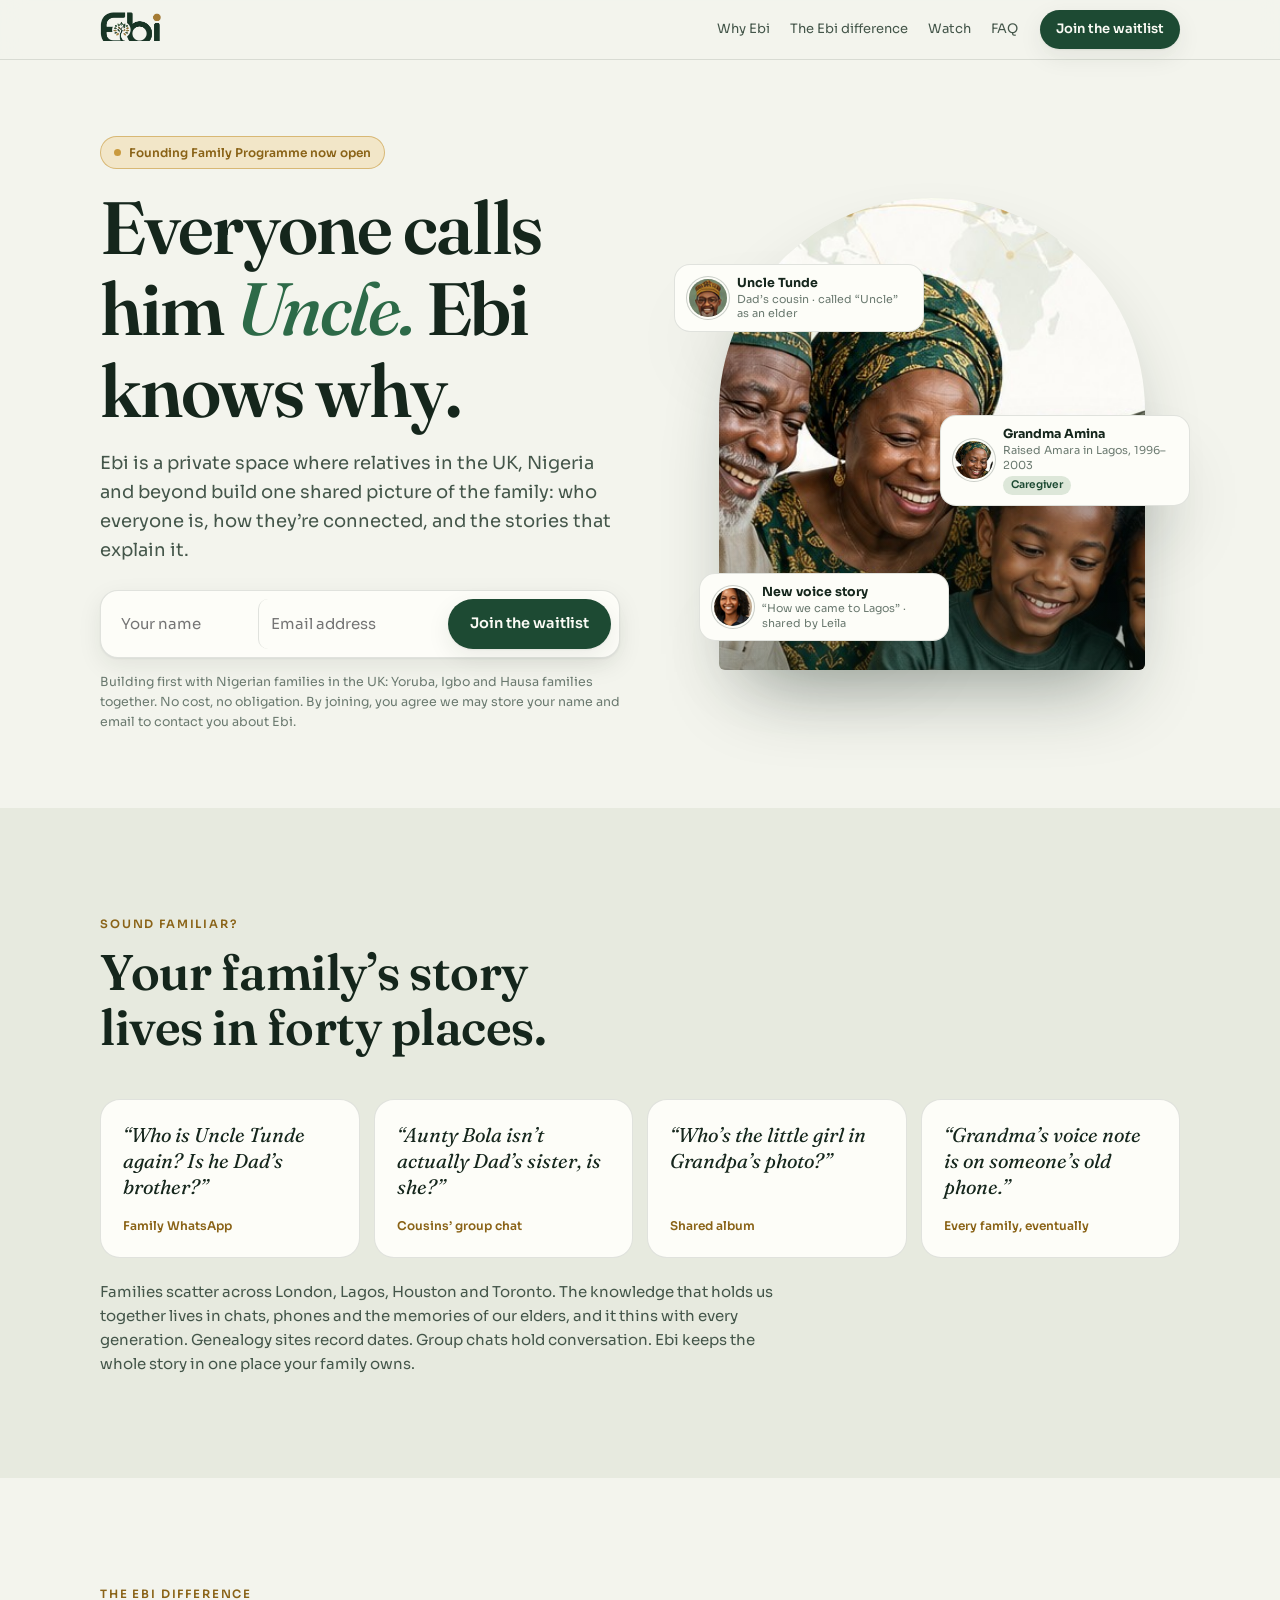
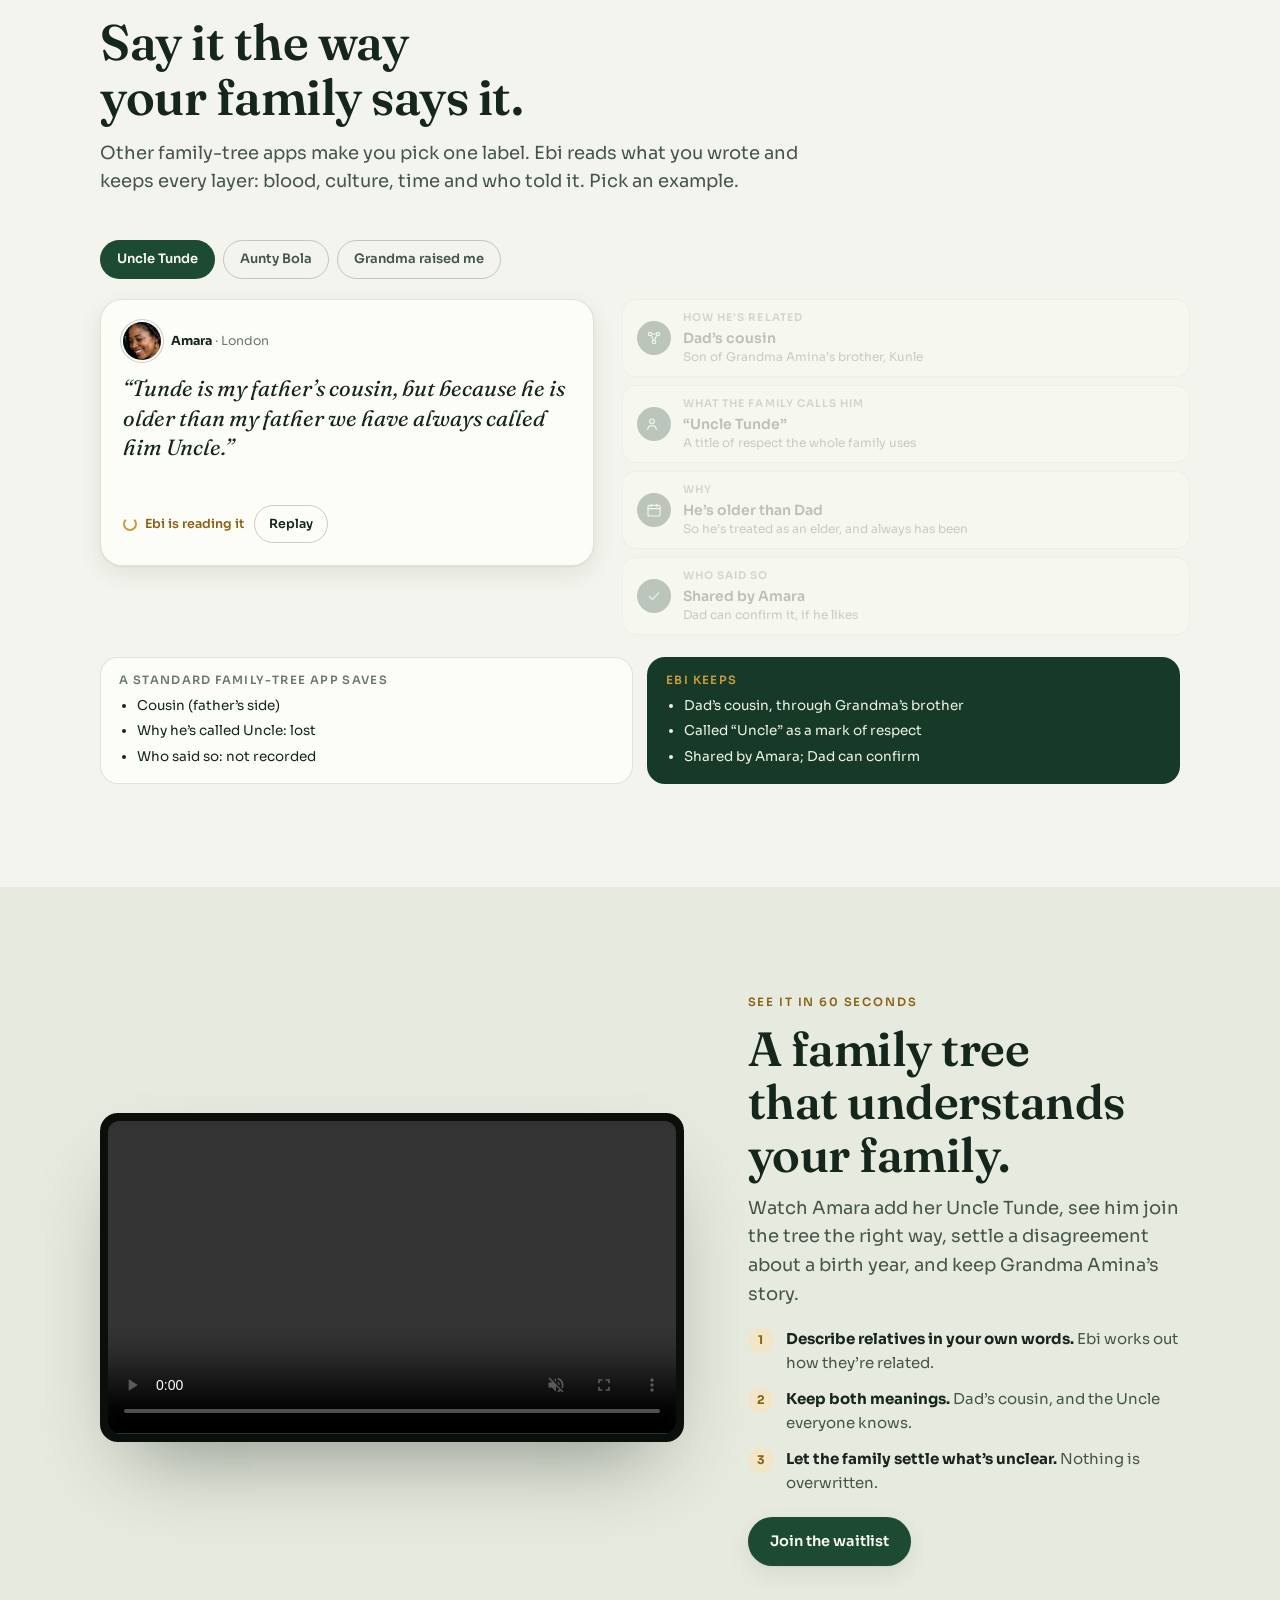
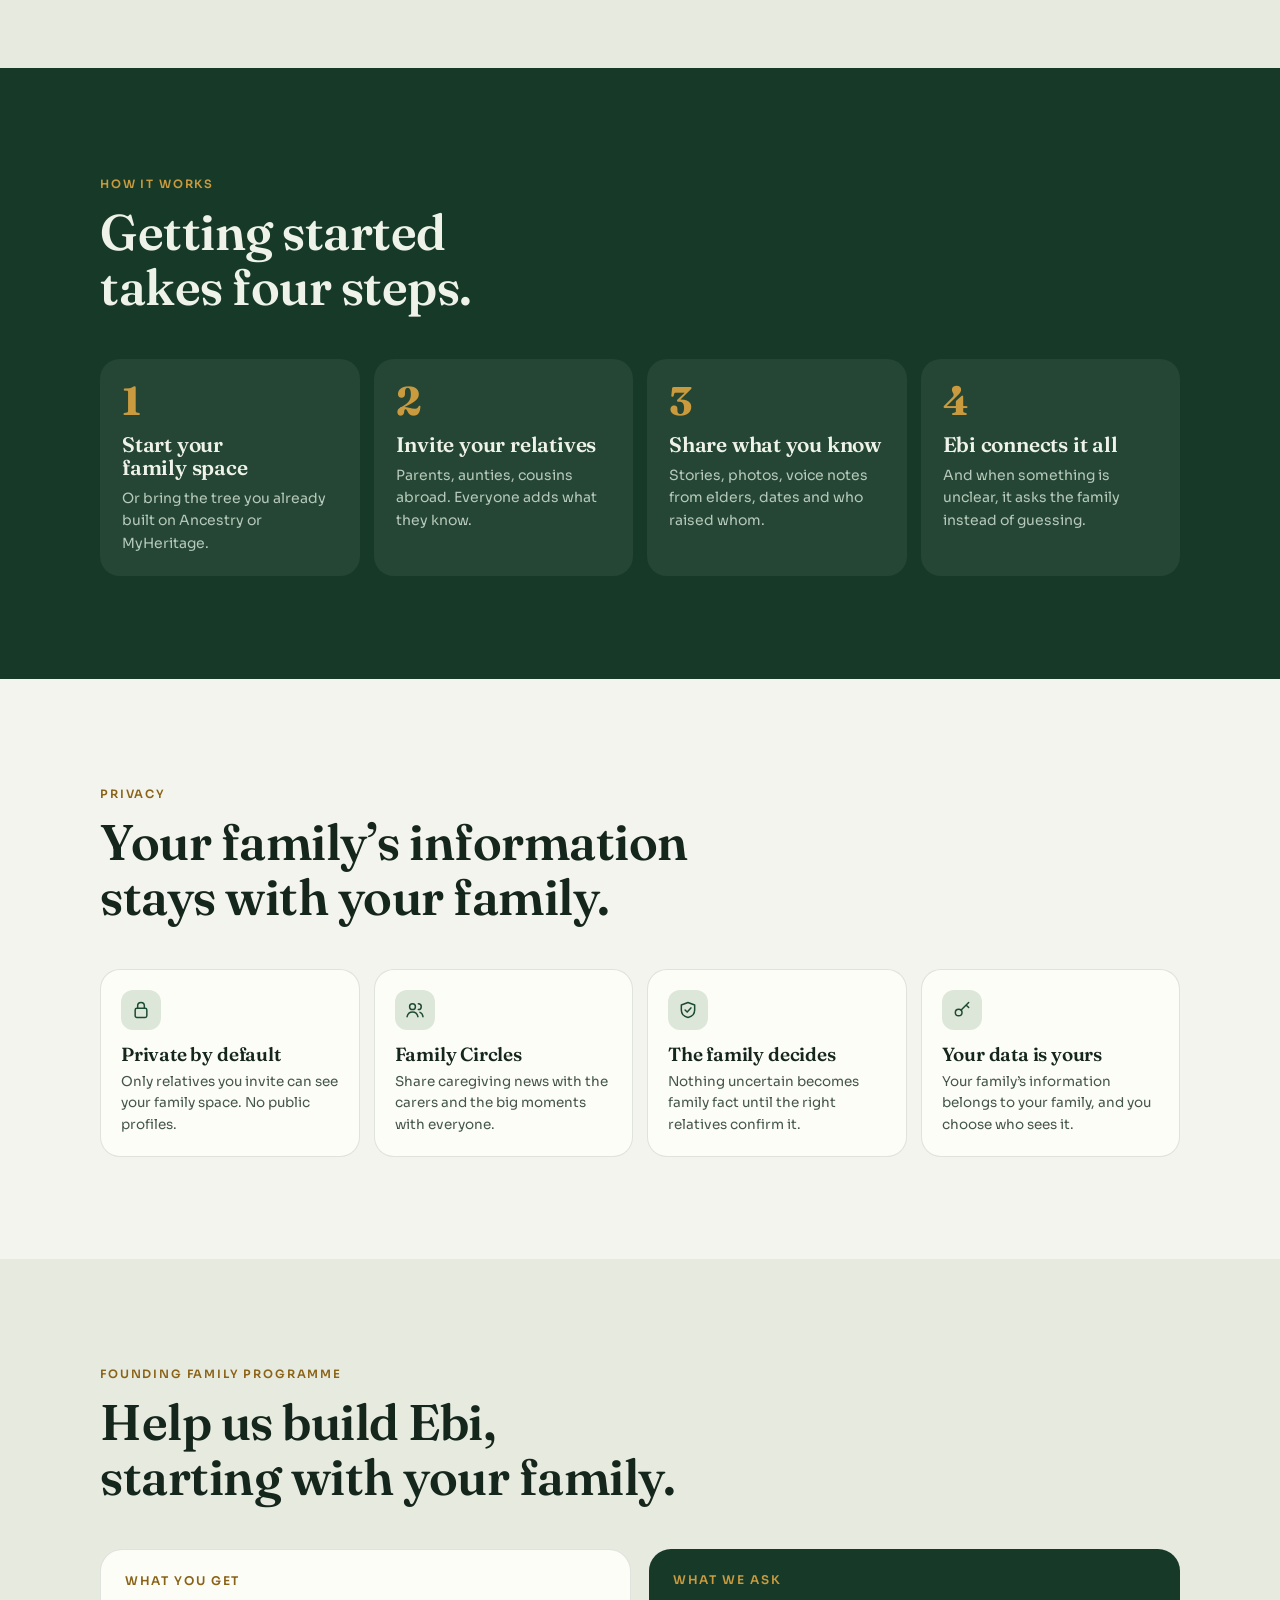
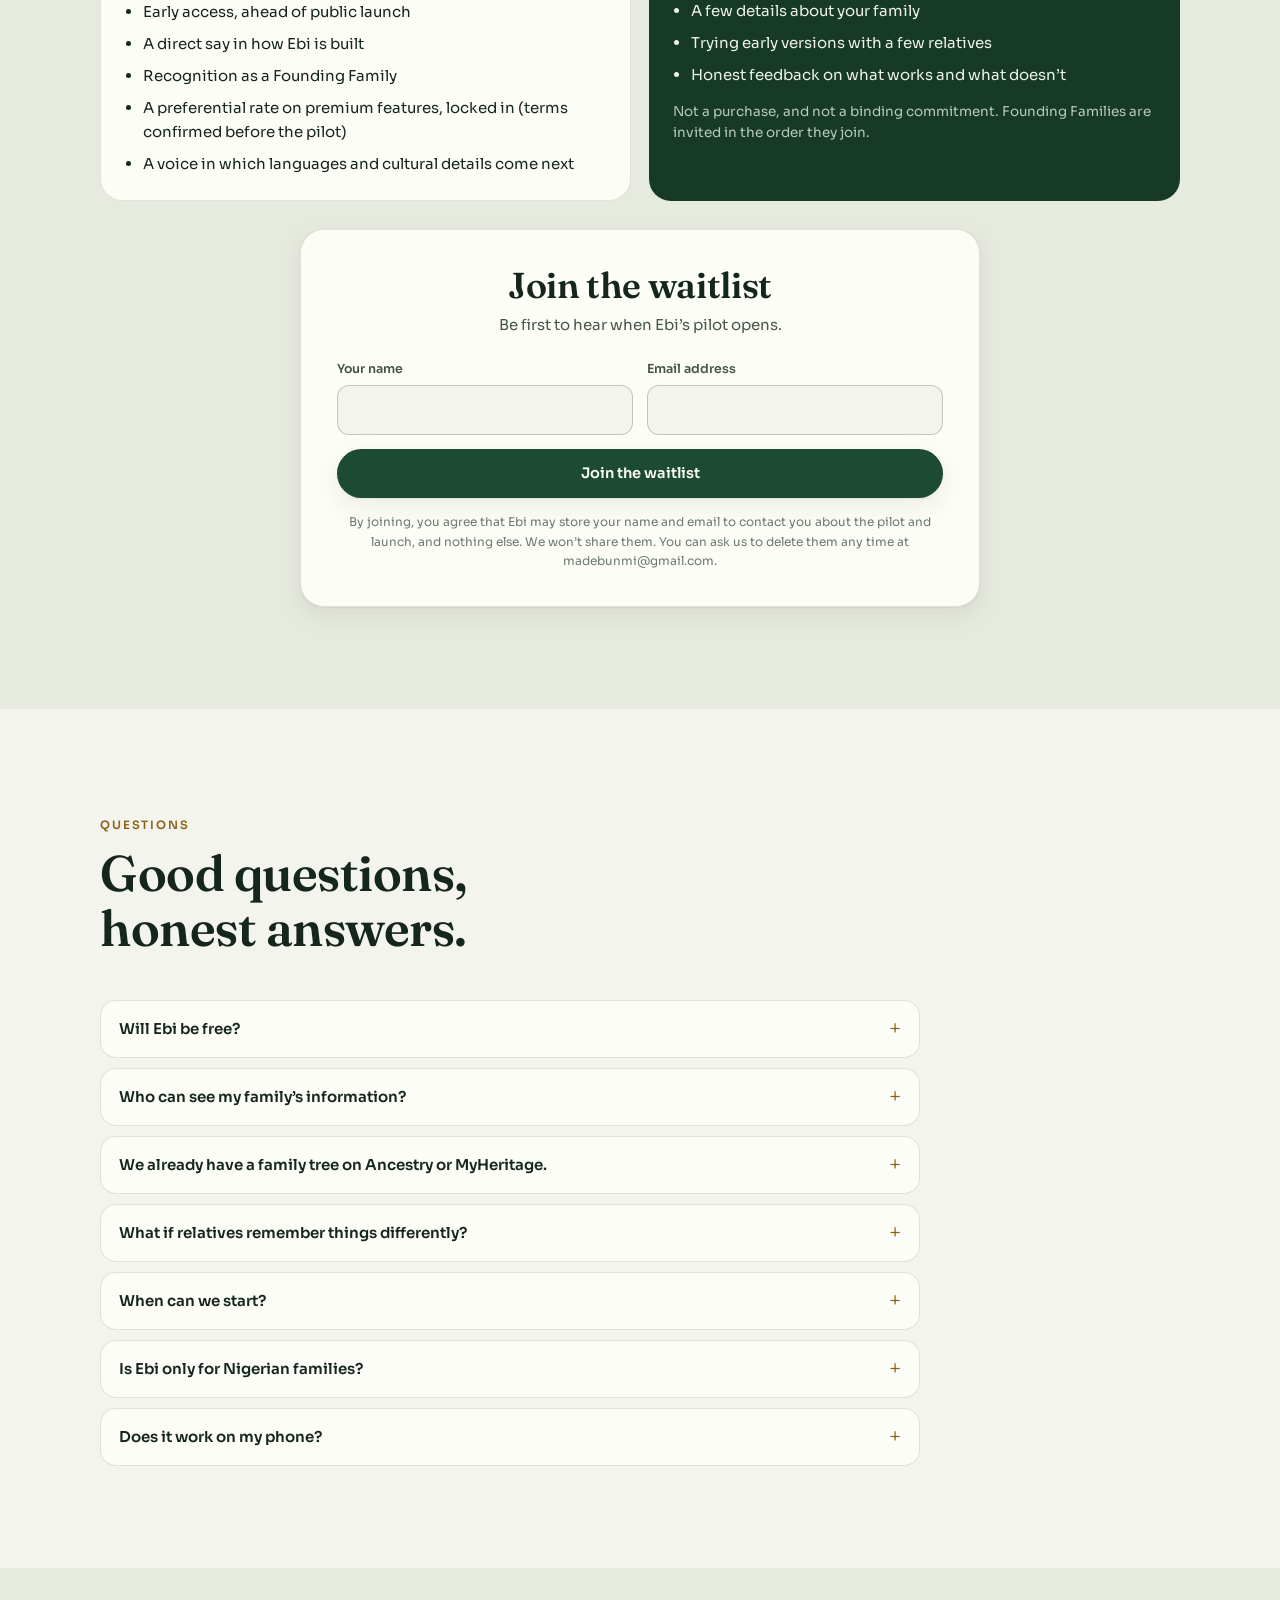
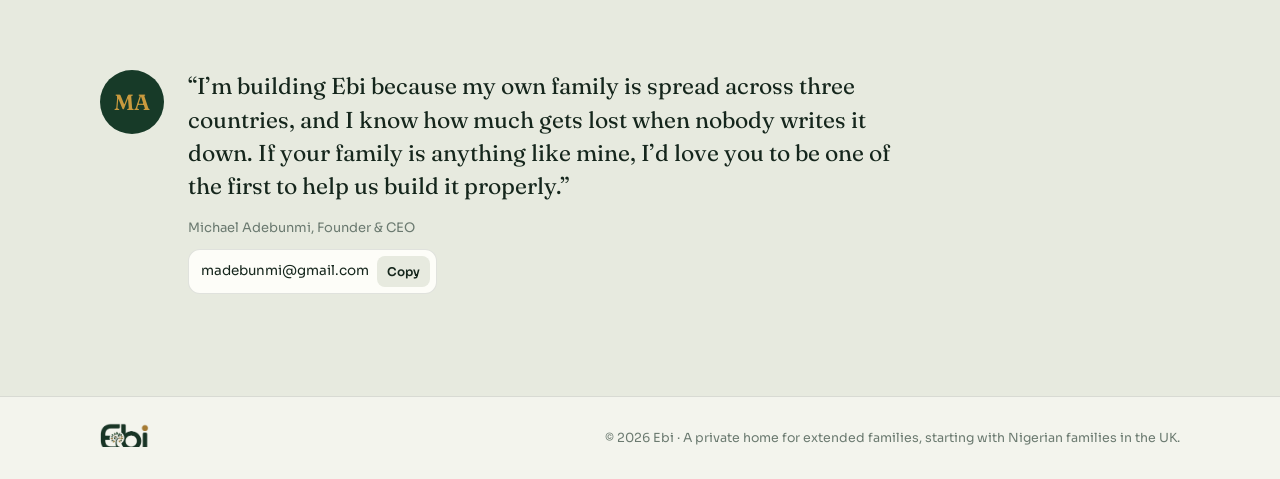
==== index.html @ c739cc78 "Hide pages from search engines" ====
<!doctype html>
<html lang="en">
<head>
<meta charset="utf-8">
<meta name="viewport" content="width=device-width, initial-scale=1, viewport-fit=cover">
<meta name="robots" content="noindex, nofollow">
<meta name="description" content="Ebi is a private space where families build one shared picture of who everyone is, how they are connected, and the stories that explain it.">
<title>Ebi — Coming Soon</title>
<link rel="preconnect" href="https://fonts.googleapis.com"><link rel="preconnect" href="https://fonts.gstatic.com" crossorigin>
<link rel="stylesheet" href="https://fonts.googleapis.com/css2?family=Fraunces:ital,wght@0,500;0,600;0,700;1,400;1,500&family=Sora:wght@400;500;600;700&display=swap">
<style>
/* Layout concept: an invitation, not a brochure. One arched family photo, the "Uncle" moment as proof, and the waitlist reachable from every screen. */
:root{
  --bg:#f3f4ed; --bg-2:#e7eadf; --surface:#fdfdf8; --surface-2:#f6f7f1;
  --ink:#15261c; --ink-2:#44564a; --ink-3:#6b7a70; --line:rgba(21,38,28,.12); --line-2:rgba(21,38,28,.22);
  --green:#1d4a33; --green-2:#2d6a48; --green-soft:#dde7d9; --gold:#8a6317; --gold-2:#c99a3e; --gold-soft:#f2e6c8;
  --deep:#173a28; --on-deep:#eef2e8; --on-deep-2:#b7c9bb; --on-gold:#1b1305;
  --btn:#1d4a33; --on-btn:#fbfbf5; --ok:#2a7549; --ok-soft:#dcefe2; --red:#ad4629; --red-soft:#f6e1d8;
  --shadow:0 1px 2px rgba(21,38,28,.06),0 8px 24px rgba(21,38,28,.08); --shadow-lg:0 40px 80px -30px rgba(21,38,28,.45);
  --logo-l:inline-block; --logo-d:none;
  --f-display:'Fraunces',Georgia,'Times New Roman',serif; --f-ui:'Sora',system-ui,-apple-system,'Segoe UI',sans-serif;
}
@media (prefers-color-scheme: dark){:root:not([data-theme="light"]){
  --bg:#0d1510; --bg-2:#111c15; --surface:#16221b; --surface-2:#1b2a21;
  --ink:#e8eee6; --ink-2:#b2c0b6; --ink-3:#8b9a90; --line:rgba(232,238,230,.12); --line-2:rgba(232,238,230,.22);
  --green:#8fcca6; --green-2:#a8dcb9; --green-soft:#1d3326; --gold:#dcae55; --gold-2:#e8c078; --gold-soft:#3a2f17;
  --deep:#132b1e; --on-deep:#eef2e8; --on-deep-2:#a9bcae; --on-gold:#1b1305;
  --btn:#8fcca6; --on-btn:#0d1510; --ok:#7fd0a0; --ok-soft:#173222; --red:#e58a6b; --red-soft:#3a2119;
  --shadow:0 1px 2px rgba(0,0,0,.3),0 8px 24px rgba(0,0,0,.35); --shadow-lg:0 40px 80px -30px rgba(0,0,0,.8);
  --logo-l:none; --logo-d:inline-block; color-scheme:dark;}}
:root[data-theme="dark"]{
  --bg:#0d1510; --bg-2:#111c15; --surface:#16221b; --surface-2:#1b2a21;
  --ink:#e8eee6; --ink-2:#b2c0b6; --ink-3:#8b9a90; --line:rgba(232,238,230,.12); --line-2:rgba(232,238,230,.22);
  --green:#8fcca6; --green-2:#a8dcb9; --green-soft:#1d3326; --gold:#dcae55; --gold-2:#e8c078; --gold-soft:#3a2f17;
  --deep:#132b1e; --on-deep:#eef2e8; --on-deep-2:#a9bcae; --on-gold:#1b1305;
  --btn:#8fcca6; --on-btn:#0d1510; --ok:#7fd0a0; --ok-soft:#173222; --red:#e58a6b; --red-soft:#3a2119;
  --shadow:0 1px 2px rgba(0,0,0,.3),0 8px 24px rgba(0,0,0,.35); --shadow-lg:0 40px 80px -30px rgba(0,0,0,.8);
  --logo-l:none; --logo-d:inline-block; color-scheme:dark;}
*,*::before,*::after{box-sizing:border-box}
[hidden]{display:none!important}
html{scroll-behavior:smooth}
body{margin:0;background:var(--bg);color:var(--ink);font-family:var(--f-ui);font-size:15px;line-height:1.6;-webkit-font-smoothing:antialiased;overflow-x:hidden}
h1,h2,h3{font-family:var(--f-display);font-weight:600;line-height:1.1;margin:0;letter-spacing:-.01em;text-wrap:balance}
p{margin:0}
a{color:inherit}
button,input,select,textarea{font:inherit;color:inherit}
:focus-visible{outline:2px solid var(--gold-2);outline-offset:2px;border-radius:6px}
img{display:block;max-width:100%}
.wrap{max-width:1160px;margin-inline:auto;padding-inline:clamp(16px,4vw,40px)}
.eyebrow{font-size:11.5px;letter-spacing:.16em;text-transform:uppercase;font-weight:600;color:var(--gold)}
.lede{font-size:clamp(16px,1.6vw,18px);color:var(--ink-2);max-width:58ch}
.logo-l{display:var(--logo-l)} .logo-d{display:var(--logo-d)}
section.block{padding-block:clamp(56px,8vw,104px)}
.alt{background:var(--bg-2)}
.deep{background:var(--deep);color:var(--on-deep)}
.sec-head{max-width:720px;margin-bottom:clamp(26px,4vw,44px)}
.sec-head h2{font-size:clamp(30px,4.2vw,50px);margin-block:10px 14px}
.btn{display:inline-flex;align-items:center;justify-content:center;gap:8px;border:0;border-radius:999px;padding:13px 22px;font-weight:600;font-size:14.5px;text-decoration:none;cursor:pointer;transition:transform .15s,box-shadow .15s;white-space:nowrap}
.btn-p{background:var(--btn);color:var(--on-btn);box-shadow:var(--shadow)}
.btn-p:hover{transform:translateY(-1px)}
.btn-gold{background:var(--gold-2);color:var(--on-gold)}
.btn-g{background:transparent;border:1px solid var(--line-2);color:var(--ink)}
.btn:disabled{opacity:.6;cursor:default;transform:none}
.rv{transition:opacity .7s ease,transform .7s cubic-bezier(.2,.7,.2,1)}
.rv.pending{opacity:0;transform:translateY(26px)}
@media (prefers-reduced-motion:reduce){.rv,.rv.pending{opacity:1;transform:none;transition:none}}

/* top bar */
.top{position:sticky;top:env(safe-area-inset-top,0px);z-index:50;background:color-mix(in srgb,var(--bg) 86%,transparent);backdrop-filter:blur(12px);-webkit-backdrop-filter:blur(12px);border-bottom:1px solid var(--line)}
.top .wrap{display:flex;align-items:center;gap:22px;padding-block:10px}
.top .brand img{height:30px;width:auto}
.top nav{display:flex;gap:20px;margin-left:auto;font-size:13px}
.top nav a{color:var(--ink-2);text-decoration:none}
.top nav a:hover{color:var(--ink)}
.top .btn{padding:9px 16px;font-size:13px}
@media (max-width:820px){.top nav{display:none}.top .btn{margin-left:auto}}

/* hero */
.hero{padding-block:clamp(34px,6vw,76px) clamp(44px,6vw,80px)}
.hero .wrap{display:grid;grid-template-columns:1.05fr 1fr;gap:clamp(28px,5vw,64px);align-items:center}
.hero .wrap > *{min-width:0}
.pill-live{display:inline-flex;align-items:center;gap:8px;border:1px solid color-mix(in srgb,var(--gold-2) 60%,transparent);background:var(--gold-soft);color:var(--gold);border-radius:999px;padding:6px 13px;font-size:12px;font-weight:600}
.pill-live i{width:7px;height:7px;border-radius:50%;background:var(--gold-2);animation:pulse 2s ease-in-out infinite}
@keyframes pulse{50%{opacity:.35}}
.hero h1{font-size:clamp(40px,6vw,74px);letter-spacing:-.025em;margin-block:18px 18px}
.hero h1 em{font-style:italic;font-weight:500;color:var(--green-2)}
.quick{margin-top:26px;display:grid;grid-template-columns:1fr 1.3fr auto;gap:8px;background:var(--surface);border:1px solid var(--line);border-radius:18px;padding:8px;box-shadow:var(--shadow);max-width:600px}
.quick input{border:0;background:transparent;padding:11px 12px;min-width:0;border-radius:10px}
.quick input:focus{outline:2px solid var(--gold-2)}
.quick .sep{border-left:1px solid var(--line)}
@media (max-width:560px){.quick{grid-template-columns:1fr}.quick .sep{border-left:0;border-top:1px solid var(--line)}}
.fine{margin-top:14px;font-size:12.5px;color:var(--ink-3)}
.counter{margin-top:10px;font-size:13px;color:var(--ink-2)}
.counter b{font-family:var(--f-display);font-size:17px;color:var(--green-2)}
.arch{position:relative;aspect-ratio:1.05/1;max-width:100%}
.arch .photo{position:absolute;inset:0 7%;border-radius:999px 999px 28px 28px;overflow:hidden;box-shadow:var(--shadow-lg);background:var(--bg-2)}
.arch .photo img{width:100%;height:100%;object-fit:cover;object-position:40% 30%}
.arch .photo::after{content:"";position:absolute;inset:0;background:linear-gradient(180deg,transparent 55%,rgba(10,30,18,.35))}
.float{position:absolute;background:var(--surface);border:1px solid var(--line);border-radius:16px;box-shadow:var(--shadow-lg);padding:10px 14px;display:flex;gap:10px;align-items:center;font-size:12.5px;line-height:1.35;max-width:250px;animation:floatIn .9s cubic-bezier(.2,.7,.2,1) both}
.float small{display:block;color:var(--ink-3);font-size:11px}
.f1{left:-2%;top:14%;animation-delay:.2s}.f2{right:-2%;top:46%;animation-delay:.5s}.f3{left:3%;bottom:6%;animation-delay:.8s}
@keyframes floatIn{from{opacity:.3;transform:translateY(14px)}to{opacity:1;transform:none}}
@media (prefers-reduced-motion:reduce){.float,.pill-live i{animation:none}}
@media (max-width:860px){.hero .wrap{grid-template-columns:1fr}.arch{max-width:520px;margin-inline:auto;width:100%}.f1{left:0}.f2{right:0}}
@media (max-width:480px){.float{max-width:200px;font-size:11.5px;padding:8px 10px}}
.av{width:38px;height:38px;border-radius:50%;overflow:hidden;flex:none;background:var(--green-soft);box-shadow:0 0 0 2px var(--surface),0 0 0 3px var(--line-2)}
.av img{width:100%;height:100%;object-fit:cover;transform:scale(1.06)}
.pill{display:inline-flex;font-size:10.5px;font-weight:600;border-radius:999px;padding:2px 8px;margin-top:4px}
.p-green{background:var(--green-soft);color:var(--green)} .p-ok{background:var(--ok-soft);color:var(--ok)} .p-gold{background:var(--gold-soft);color:var(--gold)}

/* familiar */
.quotes{display:grid;grid-template-columns:repeat(4,1fr);gap:14px}
.quotes figure{margin:0;background:var(--surface);border:1px solid var(--line);border-radius:20px;padding:22px;display:flex;flex-direction:column;justify-content:space-between;gap:16px}
.quotes blockquote{margin:0;font-family:var(--f-display);font-style:italic;font-size:20px;line-height:1.3}
.quotes figcaption{font-size:12px;font-weight:600;color:var(--gold);display:flex;align-items:center;gap:6px}
@media (max-width:900px){.quotes{grid-template-columns:1fr 1fr}}
@media (max-width:520px){.quotes{grid-template-columns:1fr}}
.after-q{margin-top:22px;color:var(--ink-2);max-width:62ch}

/* scenario player */
.tabs{display:flex;gap:8px;flex-wrap:wrap;margin-bottom:20px}
.tab{border:1px solid var(--line-2);background:transparent;border-radius:999px;padding:8px 16px;font-size:13px;font-weight:600;color:var(--ink-2);cursor:pointer}
.tab[aria-selected="true"]{background:var(--btn);color:var(--on-btn);border-color:transparent}
.player{display:grid;grid-template-columns:1fr 1.15fr;gap:18px;align-items:start}
.player > *{min-width:0}
.said{background:var(--surface);border:1px solid var(--line);border-radius:22px;padding:22px;box-shadow:var(--shadow)}
.said .who{display:flex;gap:10px;align-items:center;font-size:12.5px;color:var(--ink-3)}
.said .who b{color:var(--ink)}
.said .q{font-family:var(--f-display);font-style:italic;font-size:22px;line-height:1.35;margin-top:14px;min-height:5.5em}
.caret{display:inline-block;width:2px;height:1em;background:var(--gold-2);vertical-align:-2px;margin-left:2px;animation:blink 1s steps(1) infinite}
@keyframes blink{50%{opacity:0}}
.said .row{display:flex;gap:10px;align-items:center;margin-top:10px;flex-wrap:wrap}
.said .reading{font-size:12.5px;color:var(--gold);font-weight:600;display:flex;align-items:center;gap:8px}
.said .reading i{width:14px;height:14px;border-radius:50%;border:2px solid var(--gold-2);border-top-color:transparent;animation:spin .8s linear infinite}
@keyframes spin{to{transform:rotate(360deg)}}
.facets{display:flex;flex-direction:column;gap:8px}
.facet{display:grid;grid-template-columns:34px 1fr;gap:12px;align-items:center;background:var(--surface);border:1px solid var(--line);border-radius:14px;padding:10px 14px;opacity:.25;transform:translateX(10px);transition:opacity .4s,transform .4s}
.facet.on{opacity:1;transform:none}
.facet .fi{width:34px;height:34px;border-radius:50%;background:var(--deep);color:var(--on-deep);display:grid;place-items:center}
.facet .fi svg{width:16px;height:16px}
.facet small{display:block;font-size:10.5px;letter-spacing:.1em;text-transform:uppercase;color:var(--ink-3);font-weight:600}
.facet b{font-weight:600;font-size:14px;display:block}
.facet span{display:block;color:var(--ink-2);font-size:12px;line-height:1.4}
.versus{margin-top:22px;display:grid;grid-template-columns:1fr 1fr;gap:14px}
.versus > div{border-radius:18px;padding:16px 18px;border:1px solid var(--line);background:var(--surface)}
.versus > div.yes{background:var(--deep);color:var(--on-deep);border-color:transparent}
.versus h3{font-family:var(--f-ui);font-size:11.5px;letter-spacing:.12em;text-transform:uppercase;color:var(--ink-3);margin-bottom:8px}
.versus .yes h3{color:var(--gold-2)}
.versus ul{margin:0;padding-left:18px;font-size:13.5px;display:grid;gap:4px}
@media (max-width:860px){.player,.versus{grid-template-columns:1fr}}

/* video */
.watch{display:grid;grid-template-columns:auto 1fr;gap:clamp(24px,5vw,72px);align-items:center}
.watch > *{min-width:0}
.phone{width:300px;max-width:100%;aspect-ratio:9/16;background:#0a0f0c;border-radius:36px;padding:9px;box-shadow:var(--shadow-lg);margin-inline:auto}
.phone video{width:100%;height:100%;border-radius:28px;object-fit:cover;background:#173a28;display:block}
.screen{width:100%;aspect-ratio:16/9;background:#0a0f0c;border-radius:18px;padding:8px;box-shadow:var(--shadow-lg)}
.screen video{width:100%;height:100%;border-radius:12px;object-fit:contain;background:#173a28;display:block}
.phone{display:none}
@media (min-width:761px){.watch{grid-template-columns:minmax(0,1.35fr) minmax(0,1fr)}}
@media (max-width:760px){.screen{display:none}.phone{display:block}}
.watch ul{margin:18px 0 0;padding:0;list-style:none;display:grid;gap:12px}
.watch li{display:flex;gap:12px;align-items:flex-start;color:var(--ink-2)}
.watch li b{color:var(--ink)}
.watch li i{width:26px;height:26px;border-radius:50%;background:var(--gold-soft);color:var(--gold);flex:none;display:grid;place-items:center;font-style:normal;font-weight:700;font-size:12px}
@media (max-width:760px){.watch{grid-template-columns:1fr}}

/* steps */
.steps4{display:grid;grid-template-columns:repeat(4,1fr);gap:14px}
.steps4 div{background:rgba(255,255,255,.06);border-radius:20px;padding:22px}
.steps4 b.n{font-family:var(--f-display);font-size:40px;color:var(--gold-2);display:block;line-height:1}
.steps4 h3{font-size:21px;margin-block:12px 8px;color:var(--on-deep)}
.steps4 p{color:var(--on-deep-2);font-size:14px}
.deep .eyebrow{color:var(--gold-2)} .deep .sec-head h2{color:var(--on-deep)} .deep .lede{color:var(--on-deep-2)}
@media (max-width:900px){.steps4{grid-template-columns:1fr 1fr}}
@media (max-width:520px){.steps4{grid-template-columns:1fr}}

/* privacy */
.four{display:grid;grid-template-columns:repeat(4,1fr);gap:14px}
.four > div{background:var(--surface);border:1px solid var(--line);border-radius:20px;padding:20px}
.four .ic{width:40px;height:40px;border-radius:12px;background:var(--green-soft);color:var(--green);display:grid;place-items:center;margin-bottom:14px}
.four .ic svg{width:20px;height:20px}
.four h3{font-size:19px;margin-bottom:6px}
.four p{font-size:13.5px;color:var(--ink-2)}
@media (max-width:900px){.four{grid-template-columns:1fr 1fr}}
@media (max-width:520px){.four{grid-template-columns:1fr}}

/* founding + form */
.found{display:grid;grid-template-columns:1fr 1fr;gap:18px}
.found > div{border-radius:22px;padding:24px}
.found .get{background:var(--surface);border:1px solid var(--line)}
.found .ask{background:var(--deep);color:var(--on-deep)}
.found h3{font-family:var(--f-ui);font-size:12px;letter-spacing:.14em;text-transform:uppercase;color:var(--gold);margin-bottom:12px}
.found .ask h3{color:var(--gold-2)}
.found ul{margin:0;padding-left:18px;display:grid;gap:8px}
.found .ask p{margin-top:14px;color:var(--on-deep-2);font-size:13.5px}
@media (max-width:760px){.found{grid-template-columns:1fr}}
.formcard{max-width:680px;margin:28px auto 0;background:var(--surface);border:1px solid var(--line);border-radius:24px;padding:clamp(20px,4vw,36px);box-shadow:var(--shadow)}
.formcard h2{font-size:clamp(26px,3.4vw,36px);text-align:center}
.formcard .sub{text-align:center;color:var(--ink-2);margin-top:8px}
.formcard form{margin-top:22px;display:grid;gap:14px}
.grid2{display:grid;grid-template-columns:1fr 1fr;gap:14px}
@media (max-width:520px){.grid2{grid-template-columns:1fr}}
label{display:block;font-size:12.5px;font-weight:600;color:var(--ink-2);margin-bottom:6px}
label small{font-weight:400;color:var(--ink-3)}
.field{width:100%;background:var(--bg);border:1px solid var(--line-2);border-radius:12px;padding:12px 14px}
textarea.field{min-height:84px;resize:vertical}
.chips{display:flex;flex-wrap:wrap;gap:6px}
.chip{border:1px solid var(--line-2);background:var(--surface);border-radius:999px;padding:7px 13px;font-size:12.5px;font-weight:600;color:var(--ink-2);cursor:pointer}
.chip[aria-pressed="true"]{background:var(--green-soft);border-color:var(--green-2);color:var(--ink)}
.hp{position:absolute;left:-9999px;width:1px;height:1px;overflow:hidden}
.consent{font-size:12px;color:var(--ink-3);text-align:center}
.msg{margin-top:14px;border-radius:14px;padding:14px 16px;font-size:14px}
.msg.ok{background:var(--ok-soft);color:var(--ink)}
.msg.err{background:var(--red-soft);color:var(--ink)}
.step2{margin-top:18px;border-top:1px solid var(--line);padding-top:18px}
.step2 h3{font-size:22px;margin-bottom:4px}
.step2 > p{color:var(--ink-2);font-size:13.5px;margin-bottom:14px}

/* faq */
.faq{max-width:820px;display:grid;gap:10px}
.faq details{background:var(--surface);border:1px solid var(--line);border-radius:16px;padding:0 18px}
.faq summary{cursor:pointer;list-style:none;padding:16px 0;font-weight:600;display:flex;justify-content:space-between;gap:12px}
.faq summary::-webkit-details-marker{display:none}
.faq summary::after{content:"+";font-family:var(--f-display);font-size:22px;line-height:1;color:var(--gold)}
.faq details[open] summary::after{content:"−"}
.faq details p{padding-bottom:16px;color:var(--ink-2);max-width:66ch}

/* founder */
.founder{display:grid;grid-template-columns:auto 1fr;gap:24px;align-items:start;max-width:820px}
.founder .mono{width:64px;height:64px;border-radius:50%;background:var(--deep);color:var(--gold-2);display:grid;place-items:center;font-family:var(--f-display);font-size:22px;font-weight:600}
.founder blockquote{margin:0;font-family:var(--f-display);font-size:clamp(19px,2.2vw,23px);line-height:1.45}
.founder .by{margin-top:14px;font-size:13px;color:var(--ink-3)}
.copyrow{display:inline-flex;align-items:center;gap:8px;margin-top:10px;background:var(--surface);border:1px solid var(--line);border-radius:12px;padding:6px 6px 6px 12px;font-size:13.5px}
.copyrow button{border:0;background:var(--bg-2);border-radius:8px;padding:6px 10px;font-size:12px;font-weight:600;cursor:pointer}
@media (max-width:520px){.founder{grid-template-columns:1fr}}
footer{padding-block:26px;border-top:1px solid var(--line);font-size:12.5px;color:var(--ink-3)}
footer .wrap{display:flex;justify-content:space-between;gap:12px;flex-wrap:wrap;align-items:center}
footer img{height:24px;width:auto}

/* sticky mobile cta */
.stickycta{position:fixed;left:12px;right:12px;bottom:calc(12px + env(safe-area-inset-bottom,0px));z-index:60;display:none}
.stickycta .btn{width:100%;box-shadow:var(--shadow-lg)}
@media (max-width:760px){.stickycta.show{display:block}}
</style>

</head>
<body>
<header class="top">
  <div class="wrap">
    <a class="brand" href="#top" aria-label="Ebi home"><img class="logo-l" src="[data-uri]" alt="Ebi"><img class="logo-d" src="[data-uri]" alt="Ebi"></a>
    <nav aria-label="Sections"><a href="#familiar">Why Ebi</a><a href="#yourway">The Ebi difference</a><a href="#watch">Watch</a><a href="#faq">FAQ</a></nav>
    <a class="btn btn-p" href="#waitlist">Join the waitlist</a>
  </div>
</header>

<main id="top">
<section class="hero">
  <div class="wrap">
    <div>
      <span class="pill-live"><i></i>Founding Family Programme now open</span>
      <h1>Everyone calls him <em>Uncle.</em> Ebi knows why.</h1>
      <p class="lede">Ebi is a private space where relatives in the UK, Nigeria and beyond build one shared picture of the family: who everyone is, how they’re connected, and the stories that explain it.</p>
      <form class="quick" id="quickForm" novalidate><div class="hp" aria-hidden="true"><label>Website<input type="text" name="website" tabindex="-1" autocomplete="off"></label></div>
        <input id="qName" name="name" aria-label="Your name" placeholder="Your name" autocomplete="name" required>
        <input id="qEmail" name="email" aria-label="Email address" class="sep" type="email" placeholder="Email address" autocomplete="email" required>
        <button class="btn btn-p" type="submit">Join the waitlist</button>
      </form>
      <p class="fine">Building first with Nigerian families in the UK: Yoruba, Igbo and Hausa families together. No cost, no obligation. By joining, you agree we may store your name and email to contact you about Ebi.</p>
      <p class="counter" id="counter" hidden><b id="counterN">0</b> <span id="counterL">families have joined so far</span></p>
    </div>
    <div class="arch" aria-hidden="true">
      <div class="photo"><img src="[data-uri]" alt=""></div>
      <div class="float f1"><span class="av"><img src="[data-uri]" alt=""></span><div><b>Uncle Tunde</b><small>Dad’s cousin · called “Uncle” as an elder</small></div></div>
      <div class="float f2"><span class="av"><img src="[data-uri]" alt=""></span><div><b>Grandma Amina</b><small>Raised Amara in Lagos, 1996–2003</small><span class="pill p-green">Caregiver</span></div></div>
      <div class="float f3"><span class="av"><img src="[data-uri]" alt=""></span><div><b>New voice story</b><small>“How we came to Lagos” · shared by Leila</small></div></div>
    </div>
  </div>
</section>

<section id="familiar" class="block alt">
  <div class="wrap">
    <div class="sec-head rv"><span class="eyebrow">Sound familiar?</span><h2>Your family’s story lives in forty places.</h2></div>
    <div class="quotes rv">
      <figure><blockquote>“Who is Uncle Tunde again? Is he Dad’s brother?”</blockquote><figcaption>Family WhatsApp</figcaption></figure>
      <figure><blockquote>“Aunty Bola isn’t actually Dad’s sister, is she?”</blockquote><figcaption>Cousins’ group chat</figcaption></figure>
      <figure><blockquote>“Who’s the little girl in Grandpa’s photo?”</blockquote><figcaption>Shared album</figcaption></figure>
      <figure><blockquote>“Grandma’s voice note is on someone’s old phone.”</blockquote><figcaption>Every family, eventually</figcaption></figure>
    </div>
    <p class="after-q rv">Families scatter across London, Lagos, Houston and Toronto. The knowledge that holds us together lives in chats, phones and the memories of our elders, and it thins with every generation. Genealogy sites record dates. Group chats hold conversation. Ebi keeps the whole story in one place your family owns.</p>
  </div>
</section>

<section id="yourway" class="block">
  <div class="wrap">
    <div class="sec-head rv"><span class="eyebrow">The Ebi difference</span><h2>Say it the way your family says it.</h2><p class="lede">Other family-tree apps make you pick one label. Ebi reads what you wrote and keeps every layer: blood, culture, time and who told it. Pick an example.</p></div>
    <div class="tabs" role="tablist" id="tabs"></div>
    <div class="player">
      <div class="said">
        <div class="who"><span class="av"><img src="[data-uri]" alt=""></span><span><b>Amara</b> · London</span></div>
        <p class="q" id="q"></p>
        <div class="row"><span class="reading" id="reading" hidden><i></i>Ebi is reading it</span><button class="btn btn-g" id="replay" type="button" style="padding:8px 14px;font-size:12.5px">Replay</button></div>
      </div>
      <div class="facets" id="facets"></div>
    </div>
    <div class="versus rv"><div><h3>A standard family-tree app saves</h3><ul id="vsNo"></ul></div><div class="yes"><h3>Ebi keeps</h3><ul id="vsYes"></ul></div></div>
  </div>
</section>

<section id="watch" class="block alt">
  <div class="wrap watch">
    <div class="screen"><video id="vidh" controls muted playsinline preload="metadata" aria-label="60-second walkthrough of the Ebi app"><source src="ebi-walkthrough-landscape.mp4" type="video/mp4"></video></div>
    <div class="phone"><video id="vid" controls muted playsinline preload="none" poster="[data-uri]" aria-label="60-second walkthrough of the Ebi app"><source src="ebi-walkthrough-vertical.mp4" type="video/mp4"></video></div>
    <div>
      <span class="eyebrow">See it in 60 seconds</span>
      <h2 style="font-size:clamp(30px,4.2vw,48px);margin-block:10px 12px">A family tree that understands your family.</h2>
      <p class="lede">Watch Amara add her Uncle Tunde, see him join the tree the right way, settle a disagreement about a birth year, and keep Grandma Amina’s story.</p>
      <ul>
        <li><i>1</i><span><b>Describe relatives in your own words.</b> Ebi works out how they’re related.</span></li>
        <li><i>2</i><span><b>Keep both meanings.</b> Dad’s cousin, and the Uncle everyone knows.</span></li>
        <li><i>3</i><span><b>Let the family settle what’s unclear.</b> Nothing is overwritten.</span></li>
      </ul>
      <div style="margin-top:22px"><a class="btn btn-p" href="#waitlist">Join the waitlist</a></div>
    </div>
  </div>
</section>

<section class="block deep">
  <div class="wrap">
    <div class="sec-head rv"><span class="eyebrow">How it works</span><h2>Getting started takes four steps.</h2></div>
    <div class="steps4 rv">
      <div><b class="n">1</b><h3>Start your family space</h3><p>Or bring the tree you already built on Ancestry or MyHeritage.</p></div>
      <div><b class="n">2</b><h3>Invite your relatives</h3><p>Parents, aunties, cousins abroad. Everyone adds what they know.</p></div>
      <div><b class="n">3</b><h3>Share what you know</h3><p>Stories, photos, voice notes from elders, dates and who raised whom.</p></div>
      <div><b class="n">4</b><h3>Ebi connects it all</h3><p>And when something is unclear, it asks the family instead of guessing.</p></div>
    </div>
  </div>
</section>

<section class="block">
  <div class="wrap">
    <div class="sec-head rv"><span class="eyebrow">Privacy</span><h2>Your family’s information stays with your family.</h2></div>
    <div class="four rv">
      <div><span class="ic" data-i="lock"></span><h3>Private by default</h3><p>Only relatives you invite can see your family space. No public profiles.</p></div>
      <div><span class="ic" data-i="users"></span><h3>Family Circles</h3><p>Share caregiving news with the carers and the big moments with everyone.</p></div>
      <div><span class="ic" data-i="shield"></span><h3>The family decides</h3><p>Nothing uncertain becomes family fact until the right relatives confirm it.</p></div>
      <div><span class="ic" data-i="key"></span><h3>Your data is yours</h3><p>Your family’s information belongs to your family, and you choose who sees it.</p></div>
    </div>
  </div>
</section>

<section id="waitlist" class="block alt">
  <div class="wrap">
    <div class="sec-head rv"><span class="eyebrow">Founding Family Programme</span><h2>Help us build Ebi, starting with your family.</h2></div>
    <div class="found rv">
      <div class="get"><h3>What you get</h3><ul><li>Early access, ahead of public launch</li><li>A direct say in how Ebi is built</li><li>Recognition as a Founding Family</li><li>A preferential rate on premium features, locked in (terms confirmed before the pilot)</li><li>A voice in which languages and cultural details come next</li></ul></div>
      <div class="ask"><h3>What we ask</h3><ul><li>A few details about your family</li><li>Trying early versions with a few relatives</li><li>Honest feedback on what works and what doesn’t</li></ul><p>Not a purchase, and not a binding commitment. Founding Families are invited in the order they join.</p></div>
    </div>
    <div class="formcard" id="formcard">
      <h2>Join the waitlist</h2>
      <p class="sub">Be first to hear when Ebi’s pilot opens.</p>
      <form id="mainForm" novalidate><div class="hp" aria-hidden="true"><label>Website<input type="text" name="website" tabindex="-1" autocomplete="off"></label></div>
        <div class="grid2">
          <div><label for="fName">Your name</label><input class="field" id="fName" name="name" autocomplete="name" required></div>
          <div><label for="fEmail">Email address</label><input class="field" id="fEmail" name="email" type="email" autocomplete="email" required></div>
        </div>
        <button class="btn btn-p" id="mainBtn" type="submit">Join the waitlist</button>
        <p class="consent">By joining, you agree that Ebi may store your name and email to contact you about the pilot and launch, and nothing else. We won’t share them. You can ask us to delete them any time at madebunmi@gmail.com.</p>
      </form>
      <div id="msg" class="msg" role="status" hidden></div>
      <div class="step2" id="step2" hidden>
        <h3>Tell us about your family <small style="font:500 13px var(--f-ui);color:var(--ink-3)">optional, 30 seconds</small></h3>
        <p>Your answers shape what we build first.</p>
        <form id="s2Form" novalidate style="display:grid;gap:16px">
          <div><label>Where does your family live? <small>choose any</small></label><div class="chips" data-group="countries" data-multi="1"><button type="button" class="chip">United Kingdom</button><button type="button" class="chip">Nigeria</button><button type="button" class="chip">United States</button><button type="button" class="chip">Canada</button><button type="button" class="chip">Elsewhere in Europe</button><button type="button" class="chip">Elsewhere</button></div></div>
          <div><label>Your family’s heritage <small>choose any</small></label><div class="chips" data-group="heritage" data-multi="1"><button type="button" class="chip">Yoruba</button><button type="button" class="chip">Igbo</button><button type="button" class="chip">Hausa</button><button type="button" class="chip">Another Nigerian community</button><button type="button" class="chip">Another African community</button><button type="button" class="chip">Other</button></div></div>
          <div><label>How many relatives would you invite?</label><div class="chips" data-group="relatives"><button type="button" class="chip">1–5</button><button type="button" class="chip">6–15</button><button type="button" class="chip">16 or more</button></div></div>
          <div><label for="fRel">A relationship your family describes in its own way <small>optional</small></label><textarea class="field" id="fRel" placeholder="e.g. We call my mum’s best friend Aunty Ngozi. She was at every birthday."></textarea></div>
          <button class="btn btn-gold" id="s2Btn" type="submit">Send</button>
        </form>
      </div>
    </div>
  </div>
</section>

<section id="faq" class="block">
  <div class="wrap">
    <div class="sec-head rv"><span class="eyebrow">Questions</span><h2>Good questions, honest answers.</h2></div>
    <div class="faq">
      <details><summary>Will Ebi be free?</summary><p>You’ll be able to start for free. Optional premium family plans will add more. Founding Families get a preferential rate, and we’ll confirm the terms before the pilot opens.</p></details>
      <details><summary>Who can see my family’s information?</summary><p>Only the relatives you invite. Family Circles let you decide which relatives see what, so caregiving updates can stay with the carers while the big moments go to everyone.</p></details>
      <details><summary>We already have a family tree on Ancestry or MyHeritage.</summary><p>Bring it with you. Ebi imports standard family-tree files (GEDCOM), then adds what those tools leave out: what your family calls each other, who raised whom, and the stories behind the names.</p></details>
      <details><summary>What if relatives remember things differently?</summary><p>Ebi keeps both accounts and asks the right relatives to confirm. One person’s version never silently overwrites another’s.</p></details>
      <details><summary>When can we start?</summary><p>We’re building the first version now. The pilot opens in stages, and Founding Families are invited first, in the order they join.</p></details>
      <details><summary>Is Ebi only for Nigerian families?</summary><p>We’re starting with Nigerian families in the UK, Yoruba, Igbo and Hausa families together, so we get the cultural detail right. Wider African communities and families of every background come next.</p></details>
      <details><summary>Does it work on my phone?</summary><p>Yes. Ebi works on phones and computers, so Grandma can use the tablet and cousins abroad can use their phones.</p></details>
    </div>
  </div>
</section>

<section class="block alt">
  <div class="wrap">
    <div class="founder rv">
      <div class="mono">MA</div>
      <div>
        <blockquote>“I’m building Ebi because my own family is spread across three countries, and I know how much gets lost when nobody writes it down. If your family is anything like mine, I’d love you to be one of the first to help us build it properly.”</blockquote>
        <p class="by">Michael Adebunmi, Founder &amp; CEO</p>
        <div class="copyrow"><span id="email">madebunmi@gmail.com</span><button type="button" id="copyEmail">Copy</button></div>
      </div>
    </div>
  </div>
</section>
</main>
<footer><div class="wrap"><span><img class="logo-l" src="[data-uri]" alt="Ebi"><img class="logo-d" src="[data-uri]" alt="Ebi"></span><span>© 2026 Ebi · A private home for extended families, starting with Nigerian families in the UK.</span></div></footer>
<div class="stickycta" id="sticky"><a class="btn btn-p" href="#waitlist">Join the waitlist</a></div>

<script>
(function(){
"use strict";
/* Standalone hosting only: paste your Formspree (or similar) endpoint here, e.g. "https://formspree.io/f/xxxxxxx". Leave empty inside Claude. */
var FORM_ENDPOINT = "https://script.google.com/macros/s/AKfycbzeUx0kuxfqBR5dxwwdkP0yq3nzFZID51FMrHkwhWa2t5GZxSdfKYM8smYflgjao5uB/exec";
var $ = function(s,r){return (r||document).querySelector(s)}, $$ = function(s,r){return Array.prototype.slice.call((r||document).querySelectorAll(s))};
var RM = window.matchMedia && matchMedia('(prefers-reduced-motion: reduce)').matches;
var ICONS={lock:'<rect x="5" y="10" width="14" height="11" rx="2"/><path d="M8 10V7a4 4 0 0 1 8 0v3"/>',users:'<circle cx="9" cy="8" r="3.5"/><path d="M2.5 20c.8-3.5 3.4-5.5 6.5-5.5s5.7 2 6.5 5.5"/><path d="M16 4.5a3.5 3.5 0 0 1 0 7M18 14.8c2 .7 3.2 2.5 3.6 5.2"/>',shield:'<path d="M12 3l8 3v6c0 5-3.5 8-8 9-4.5-1-8-4-8-9V6z"/><path d="M8.5 12l2.5 2.5 4.5-5"/>',key:'<circle cx="8" cy="15" r="4"/><path d="M11 12l9-9M17 6l3 3"/>',struct:'<circle cx="6" cy="6" r="2.5"/><circle cx="18" cy="6" r="2.5"/><circle cx="12" cy="18" r="2.5"/><path d="M8 7.5l3 8M16 7.5l-3 8M8.5 6h7"/>',people:'<circle cx="9" cy="8" r="3.5"/><path d="M2.5 20c.8-3.5 3.4-5.5 6.5-5.5s5.7 2 6.5 5.5"/>',cal:'<rect x="3" y="5" width="18" height="16" rx="2"/><path d="M3 10h18M8 3v4M16 3v4"/>',heart:'<path d="M12 20s-7-4.4-7-10a4 4 0 0 1 7-2.6A4 4 0 0 1 19 10c0 5.6-7 10-7 10z"/>',check:'<path d="M5 12.5l4.5 4.5L19 7.5"/>'};
function ic(n){return '<svg viewBox="0 0 24 24" fill="none" stroke="currentColor" stroke-width="1.8" stroke-linecap="round" stroke-linejoin="round" aria-hidden="true">'+ICONS[n]+'</svg>'}
$$('[data-i]').forEach(function(e){e.innerHTML=ic(e.getAttribute('data-i'))});

/* reveal */
if(!RM && 'IntersectionObserver' in window){
  var io=new IntersectionObserver(function(es){es.forEach(function(e){if(e.isIntersecting){e.target.classList.remove('pending');io.unobserve(e.target)}})},{rootMargin:'0px 0px -8% 0px'});
  $$('.rv').forEach(function(el){ if(el.getBoundingClientRect().top>innerHeight*.95){el.classList.add('pending');io.observe(el)} });
}

/* scenario player */
var SC={
 tunde:{tab:'Uncle Tunde',text:'Tunde is my father’s cousin, but because he is older than my father we have always called him Uncle.',
  f:[['struct','How he’s related','Dad’s cousin','Son of Grandma Amina’s brother, Kunle'],['people','What the family calls him','“Uncle Tunde”','A title of respect the whole family uses'],['cal','Why','He’s older than Dad','So he’s treated as an elder, and always has been'],['check','Who said so','Shared by Amara','Dad can confirm it, if he likes']],
  no:['Cousin (father’s side)','Why he’s called Uncle: lost','Who said so: not recorded'],yes:['Dad’s cousin, through Grandma’s brother','Called “Uncle” as a mark of respect','Shared by Amara; Dad can confirm']},
 bola:{tab:'Aunty Bola',text:'Aunty Bola is not my father’s biological sister, but she grew up with the family and has always been treated as his sister.',
  f:[['struct','How she’s related','No blood relationship','Ebi won’t invent one'],['people','What the family calls her','“Aunty Bola”','Raised as Dad’s sister, so she’s your aunty'],['cal','Since when','She grew up in the Okafor home','Aunty Grace’s story says she arrived in 1968'],['check','Who said so','Shared by Amara','Ebi asks Dad and Aunty Grace to confirm']],
  no:['No blood link, so no way to add her','Or added wrongly as Dad’s sister','Her real place in the family: lost'],yes:['No blood relationship recorded','Honorary sister to Dad, so “Aunty” to you','Waiting for Dad or Aunty Grace to confirm']},
 care:{tab:'Grandma raised me',text:'My grandmother raised me between 1996 and 2003 while my parents were living abroad.',
  f:[['struct','How she’s related','Grandmother','Dad’s mother, Amina'],['heart','What she did','Raised you','Your main carer, day to day'],['cal','When','1996 to 2003','Seven years, in Lagos'],['check','Who said so','Shared by Amara','Dad can confirm the dates']],
  no:['Relationship: Grandmother','Seven years of raising you: not recorded','Or saved as a second “parent”, overwriting the first'],yes:['Grandmother, always','Your carer from 1996 to 2003','Both kept; neither overwrites the other']}
};
var cur='tunde', timers=[];
function clear(){timers.forEach(clearTimeout);timers=[]}
function render(k,animate){
  clear(); cur=k; var s=SC[k];
  $$('#tabs .tab').forEach(function(t){t.setAttribute('aria-selected',String(t.dataset.k===k))});
  $('#facets').innerHTML=s.f.map(function(f){return '<div class="facet"><span class="fi">'+ic(f[0])+'</span><div><small>'+f[1]+'</small><b>'+f[2]+'</b><span>'+f[3]+'</span></div></div>'}).join('');
  $('#vsNo').innerHTML=s.no.map(function(x){return '<li>'+x+'</li>'}).join('');
  $('#vsYes').innerHTML=s.yes.map(function(x){return '<li>'+x+'</li>'}).join('');
  var q=$('#q'), fs=$$('.facet'), rd=$('#reading');
  if(!animate||RM){q.textContent='“'+s.text+'”';fs.forEach(function(f){f.classList.add('on')});rd.hidden=true;return}
  var i=0; q.innerHTML='“<span class="caret"></span>';
  (function type(){ i+=2; q.innerHTML='“'+s.text.slice(0,i)+(i<s.text.length?'<span class="caret"></span>':'”'); if(i<s.text.length) timers.push(setTimeout(type,24)); else go(); })();
  function go(){ rd.hidden=false; fs.forEach(function(f,n){timers.push(setTimeout(function(){f.classList.add('on')},450+n*420))}); timers.push(setTimeout(function(){rd.hidden=true},450+fs.length*420)); }
}
$('#tabs').innerHTML=Object.keys(SC).map(function(k){return '<button class="tab" role="tab" type="button" data-k="'+k+'" aria-selected="false">'+SC[k].tab+'</button>'}).join('');
$$('#tabs .tab').forEach(function(t){t.addEventListener('click',function(){render(t.dataset.k,true)})});
$('#replay').addEventListener('click',function(){render(cur,true)});
render('tunde',false);
if(!RM && 'IntersectionObserver' in window){ var played=false; var io2=new IntersectionObserver(function(es){es.forEach(function(e){if(e.isIntersecting&&!played){played=true;render('tunde',true);io2.disconnect()}})},{threshold:.4}); io2.observe($('.player')); }

/* sticky cta: show after hero, hide when form visible */
var sticky=$('#sticky');
function onScroll(){ var h=$('.hero').getBoundingClientRect().bottom, f=$('#waitlist').getBoundingClientRect(); sticky.classList.toggle('show', h<0 && !(f.top<innerHeight && f.bottom>0)); }
addEventListener('scroll',onScroll,{passive:true}); onScroll();

/* copy email */
$('#copyEmail').addEventListener('click',function(){ var t=$('#email').textContent, b=this;
  try{ navigator.clipboard.writeText(t).then(function(){b.textContent='Copied'},sel) }catch(e){sel()}
  function sel(){ var r=document.createRange(); r.selectNodeContents($('#email')); var s=getSelection(); s.removeAllRanges(); s.addRange(r); b.textContent='Selected'; } });

/* chips */
$$('.chips').forEach(function(g){ g.addEventListener('click',function(e){ var c=e.target.closest('.chip'); if(!c) return;
  if(g.dataset.multi){ c.setAttribute('aria-pressed', c.getAttribute('aria-pressed')==='true'?'false':'true'); }
  else { $$('.chip',g).forEach(function(x){x.setAttribute('aria-pressed',String(x===c))}); } }); });
function picked(name){ return $$('.chips[data-group="'+name+'"] .chip[aria-pressed="true"]').map(function(c){return c.textContent}); }

/* storage: Claude db -> form endpoint -> this device */
var dbP=null; function getDb(){ if(!dbP){ dbP=(async function(){ try{ return (window.claude&&window.claude.use)? await window.claude.use('db') : null }catch(e){ return null } })(); } return dbP; }
getDb().then(function(db){ if(!db) return; try{ db.collection('waitlist').onSnapshot(function(snap){ if(!snap.size) return; $('#counter').hidden=false; $('#counterN').textContent=snap.size; $('#counterL').textContent= snap.size===1?'family has joined so far':'families have joined so far'; }, function(){ $('#counter').hidden=true; }); }catch(e){} });
var ref=null, lastEmail='';
async function save(data, isUpdate){
  var db=await getDb();
  if(db){ try{ if(isUpdate&&ref){ await ref.update(data); } else { ref=await db.collection('waitlist').add(data); } return 'db'; }catch(e){} }
  if(FORM_ENDPOINT && FORM_ENDPOINT.indexOf('http')===0){ try{ var r=await fetch(FORM_ENDPOINT,{method:'POST',headers:{'Content-Type':'text/plain;charset=utf-8'},body:JSON.stringify(Object.assign({email:lastEmail},data))}); if(r.ok) return 'endpoint'; }catch(e){} }
  try{ var k='ebi_waitlist_local', a=JSON.parse(localStorage.getItem(k)||'[]'); a.push(data); localStorage.setItem(k,JSON.stringify(a)); }catch(e){}
  return 'local';
}
function showMsg(kind,text){ var m=$('#msg'); m.className='msg '+kind; m.textContent=text; m.hidden=false; }
async function join(name,email,trap){
  name=(name||'').trim(); email=(email||'').trim();
  if(trap){ $('#mainForm').hidden=true; $('#step2').hidden=false; return; }
  if(!name||!/^[^\s@]+@[^\s@]+\.[^\s@]+$/.test(email)){ $('#waitlist').scrollIntoView({behavior:RM?'auto':'smooth'}); $('#fName').value=name; $('#fEmail').value=email; showMsg('err','Please add your name and a valid email address so we can reach you.'); return; }
  var btn=$('#mainBtn'); btn.disabled=true; btn.textContent='Joining…'; lastEmail=email;
  var where=await save({name:name,email:email,source:'landing',createdAt:new Date().toISOString()});
  btn.disabled=false; btn.textContent='Join the waitlist';
  var first=name.split(' ')[0];
  if(where==='local') showMsg('ok','Thanks, '+first+'. This preview isn’t connected to our live list yet, so please also email madebunmi@gmail.com to make sure you’re counted.');
  else showMsg('ok','Thank you, '+first+'. You’re on the list, and we’ll be in touch as soon as the pilot opens.');
  $('#mainForm').hidden=true; $('#step2').hidden=false;
  $('#formcard').scrollIntoView({behavior:RM?'auto':'smooth',block:'start'});
}
$('#quickForm').addEventListener('submit',function(e){ e.preventDefault(); join($('#qName').value,$('#qEmail').value,$('#quickForm .hp input').value); });
$('#mainForm').addEventListener('submit',function(e){ e.preventDefault(); join($('#fName').value,$('#fEmail').value,$('#mainForm .hp input').value); });
$('#s2Form').addEventListener('submit',async function(e){ e.preventDefault(); var b=$('#s2Btn'); b.disabled=true; b.textContent='Sending…';
  await save({countries:picked('countries'),heritage:picked('heritage'),relatives:picked('relatives')[0]||'',ownWords:$('#fRel').value.trim(),detailsAt:new Date().toISOString()},true);
  $('#step2').innerHTML='<h3>Thank you.</h3><p style="color:var(--ink-2)">That helps us build Ebi around real families. We’ll be in touch.</p>'; });
})();
</script>

</body>
</html>
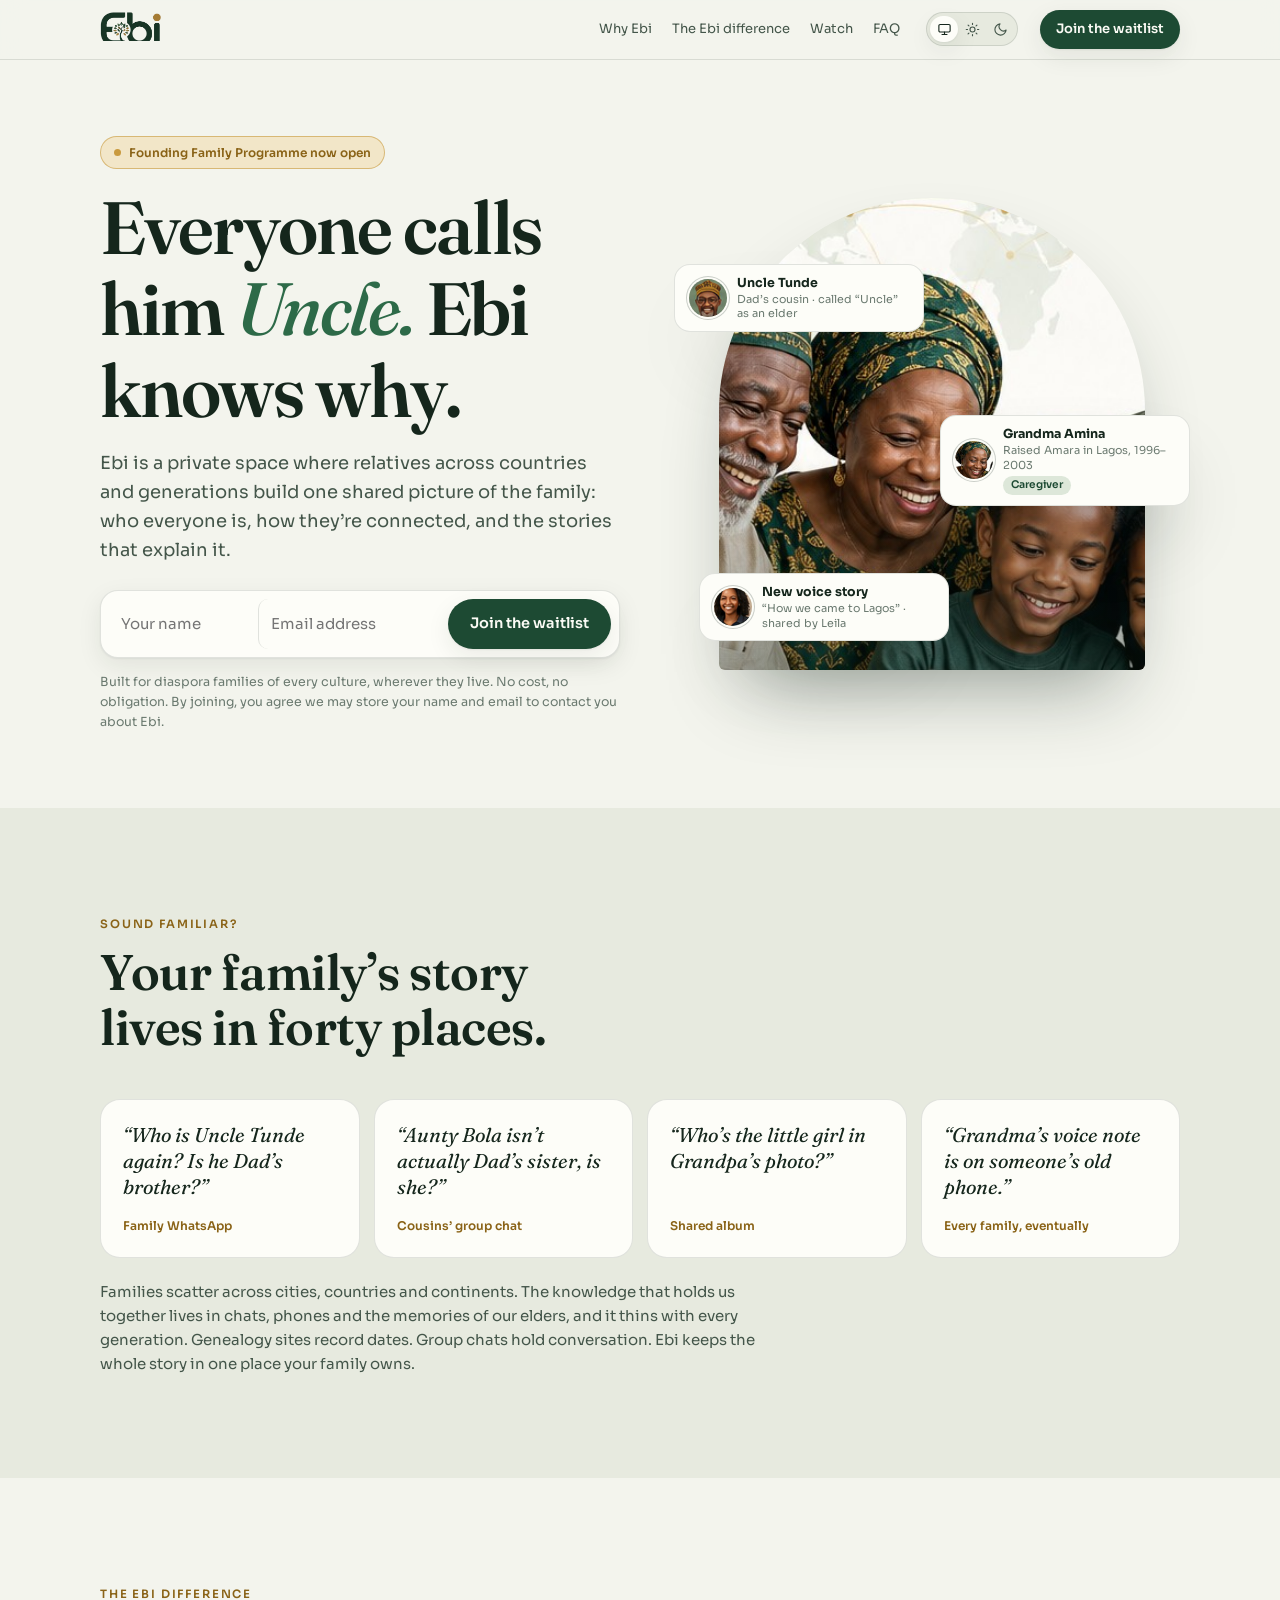
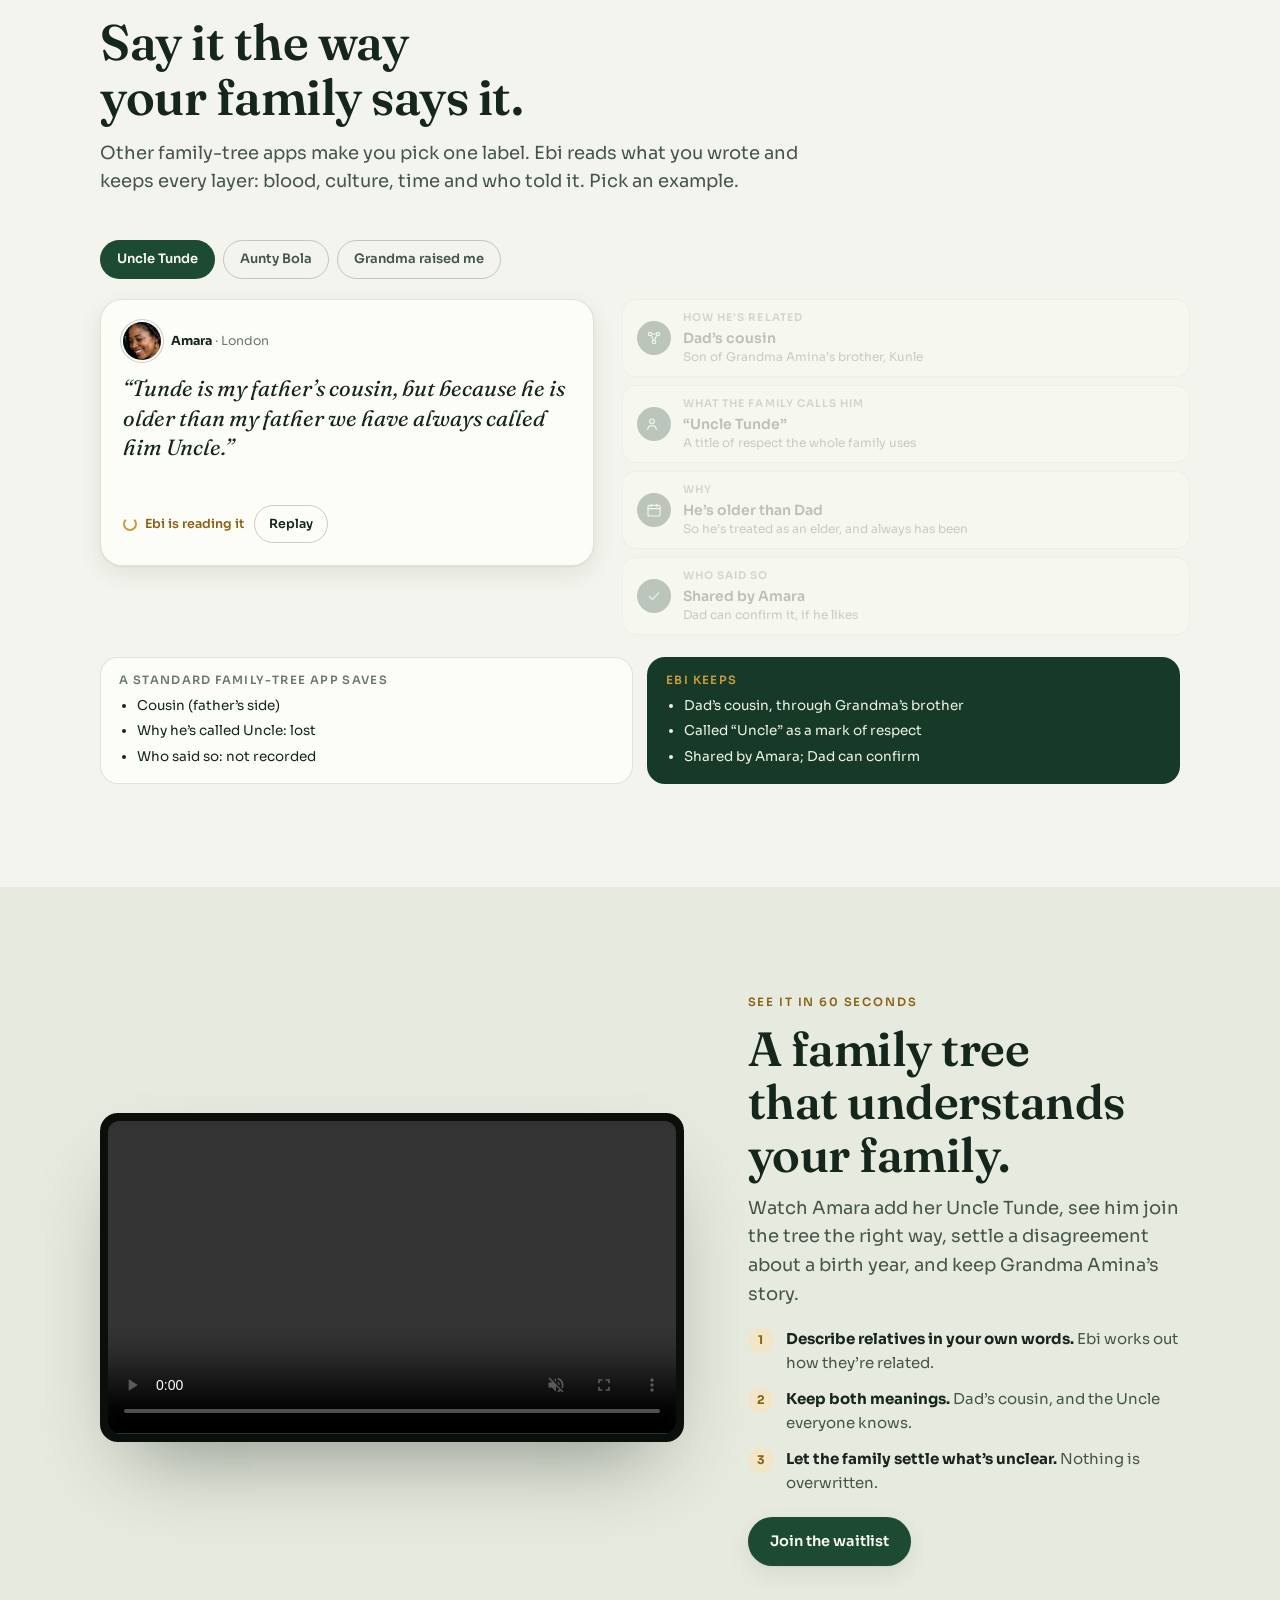
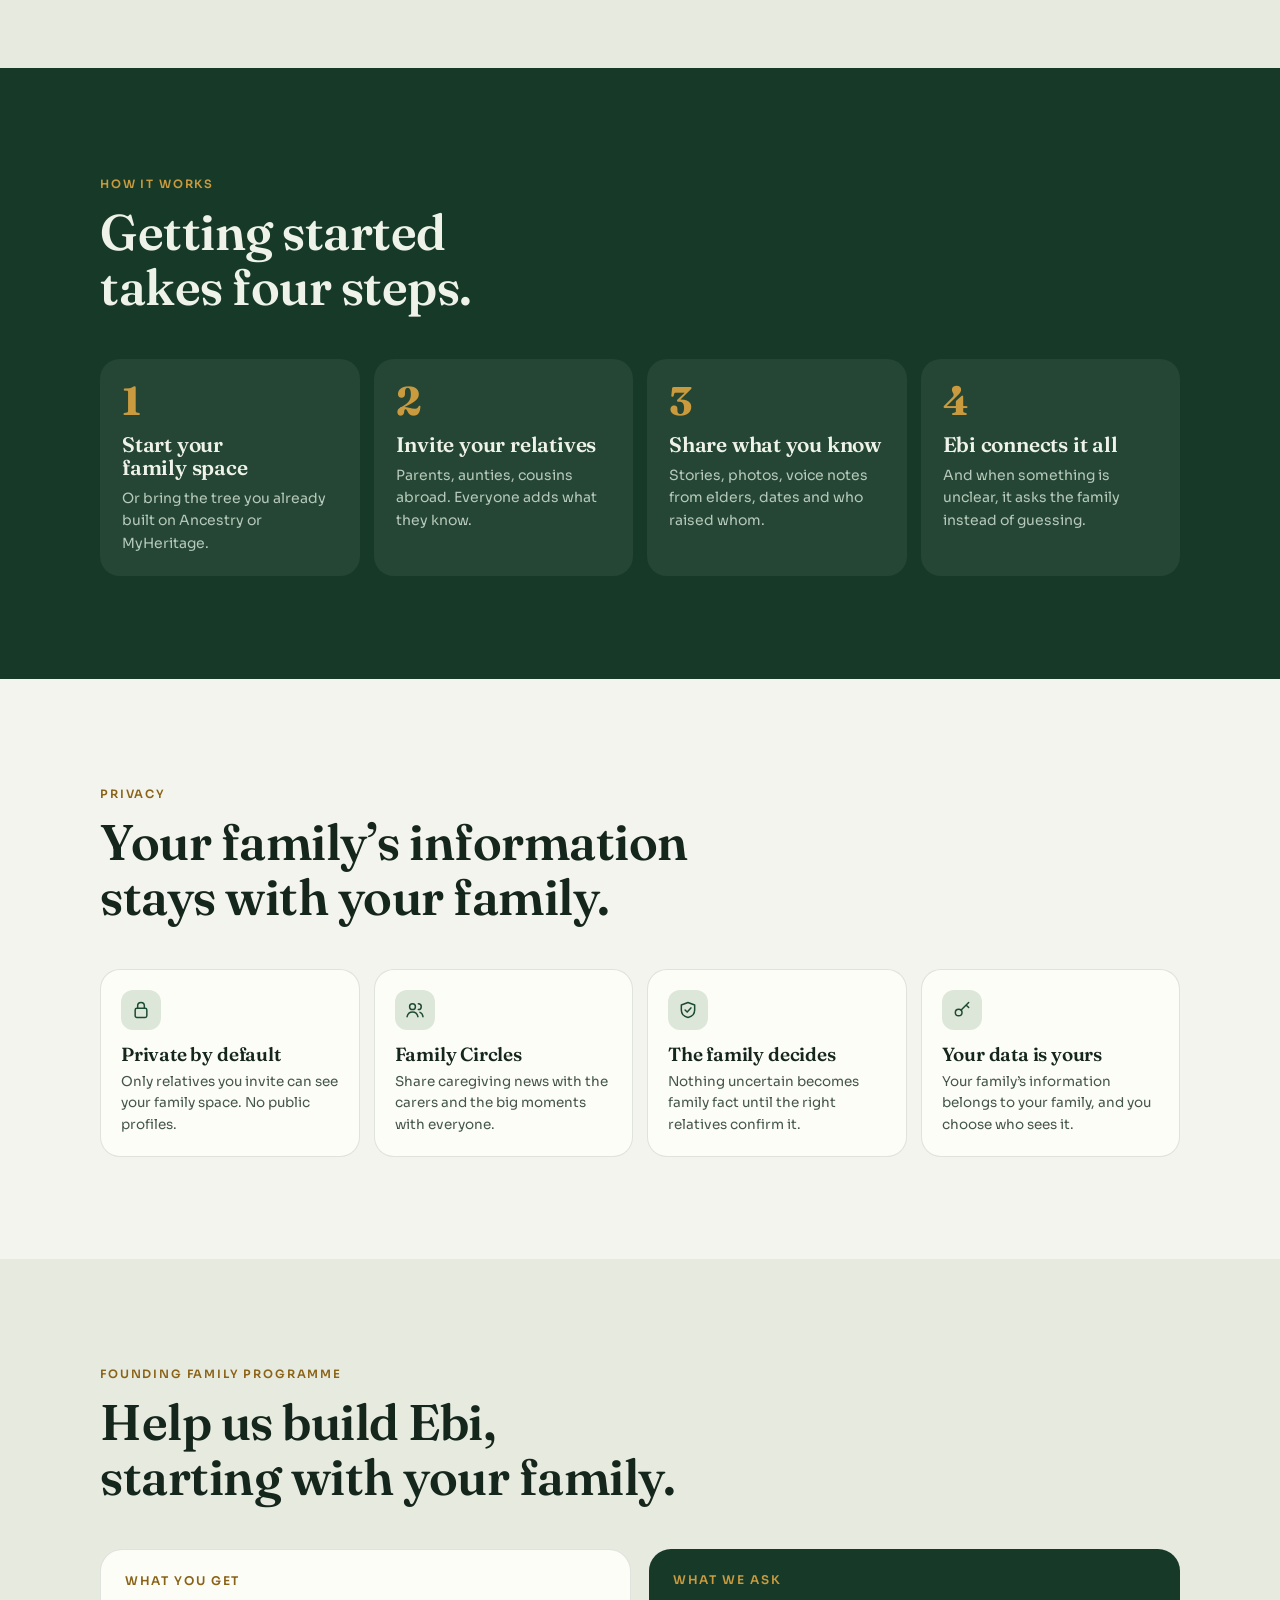
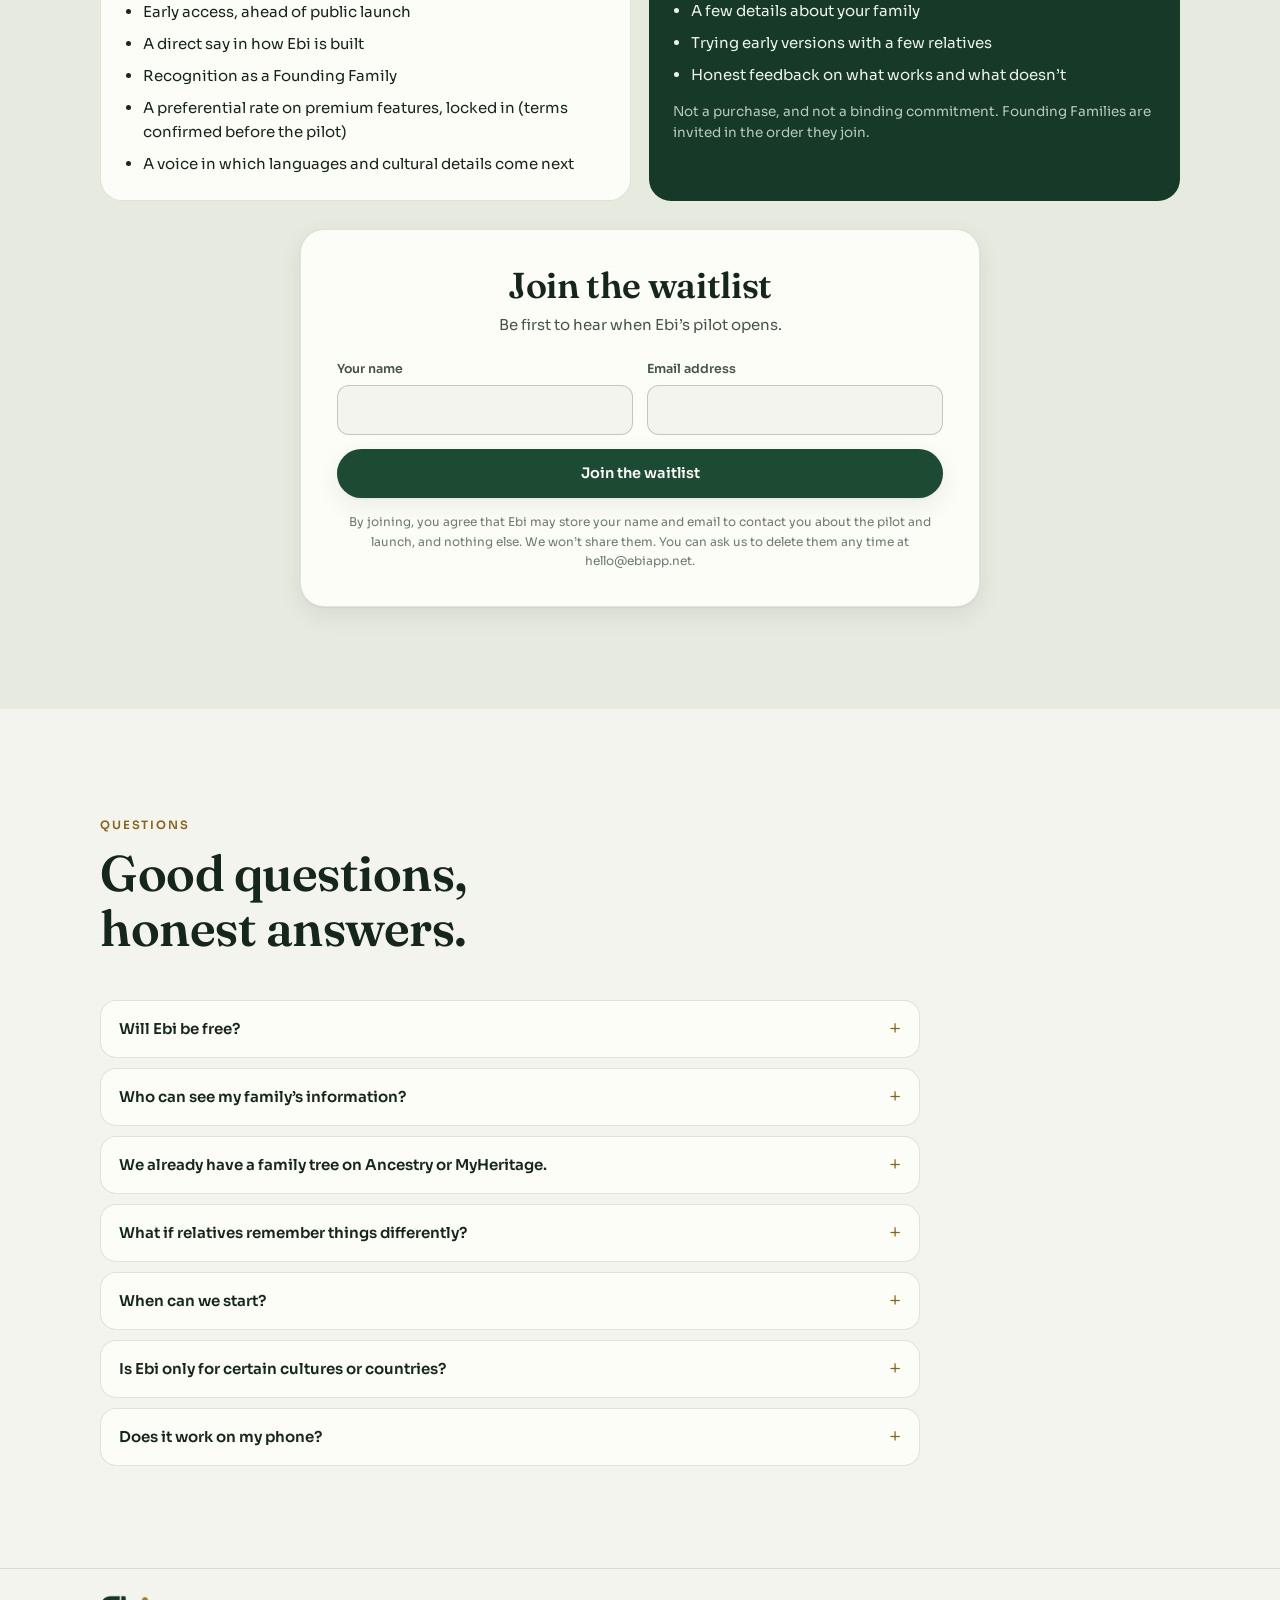
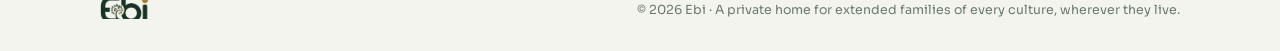
==== commit 5bb24ede: "Update waitlist and walkthrough pages" ====
--- a/index.html
+++ b/index.html
@@ -4,6 +4,8 @@
 <meta charset="utf-8">
 <meta name="viewport" content="width=device-width, initial-scale=1, viewport-fit=cover">
 <meta name="robots" content="noindex, nofollow">
+<script>/* theme: apply saved choice before first paint (system = no attribute) */
+(function(){try{var t=localStorage.getItem('ebi-theme');if(t==='light'||t==='dark')document.documentElement.setAttribute('data-theme',t);}catch(e){}})();</script>
 <meta name="description" content="Ebi is a private space where families build one shared picture of who everyone is, how they are connected, and the stories that explain it.">
 <title>Ebi — Coming Soon</title>
 <link rel="preconnect" href="https://fonts.googleapis.com"><link rel="preconnect" href="https://fonts.gstatic.com" crossorigin>
@@ -36,6 +38,12 @@
   --btn:#8fcca6; --on-btn:#0d1510; --ok:#7fd0a0; --ok-soft:#173222; --red:#e58a6b; --red-soft:#3a2119;
   --shadow:0 1px 2px rgba(0,0,0,.3),0 8px 24px rgba(0,0,0,.35); --shadow-lg:0 40px 80px -30px rgba(0,0,0,.8);
   --logo-l:none; --logo-d:inline-block; color-scheme:dark;}
+/* theme switcher: System / Light / Dark */
+.theme{display:inline-flex;background:var(--bg-2);border-radius:999px;padding:3px;border:1px solid var(--line);flex:none}
+.theme button{border:0;background:transparent;border-radius:999px;width:28px;height:26px;display:grid;place-items:center;color:var(--ink-2);cursor:pointer;padding:0}
+.theme button svg{width:15px;height:15px;fill:none;stroke:currentColor;stroke-width:1.8;stroke-linecap:round;stroke-linejoin:round}
+.theme button:hover{color:var(--ink)}
+.theme button[aria-pressed="true"]{background:var(--surface);color:var(--ink);box-shadow:var(--shadow)}
 *,*::before,*::after{box-sizing:border-box}
 [hidden]{display:none!important}
 html{scroll-behavior:smooth}
@@ -73,7 +81,8 @@
 .top nav a{color:var(--ink-2);text-decoration:none}
 .top nav a:hover{color:var(--ink)}
 .top .btn{padding:9px 16px;font-size:13px}
-@media (max-width:820px){.top nav{display:none}.top .btn{margin-left:auto}}
+@media (max-width:820px){.top nav{display:none}.top .btn{margin-left:0}.top .theme{margin-left:auto}}
+.top nav{margin-right:4px}
 
 /* hero */
 .hero{padding-block:clamp(34px,6vw,76px) clamp(44px,6vw,80px)}
@@ -226,14 +235,6 @@
 .faq details[open] summary::after{content:"−"}
 .faq details p{padding-bottom:16px;color:var(--ink-2);max-width:66ch}
 
-/* founder */
-.founder{display:grid;grid-template-columns:auto 1fr;gap:24px;align-items:start;max-width:820px}
-.founder .mono{width:64px;height:64px;border-radius:50%;background:var(--deep);color:var(--gold-2);display:grid;place-items:center;font-family:var(--f-display);font-size:22px;font-weight:600}
-.founder blockquote{margin:0;font-family:var(--f-display);font-size:clamp(19px,2.2vw,23px);line-height:1.45}
-.founder .by{margin-top:14px;font-size:13px;color:var(--ink-3)}
-.copyrow{display:inline-flex;align-items:center;gap:8px;margin-top:10px;background:var(--surface);border:1px solid var(--line);border-radius:12px;padding:6px 6px 6px 12px;font-size:13.5px}
-.copyrow button{border:0;background:var(--bg-2);border-radius:8px;padding:6px 10px;font-size:12px;font-weight:600;cursor:pointer}
-@media (max-width:520px){.founder{grid-template-columns:1fr}}
 footer{padding-block:26px;border-top:1px solid var(--line);font-size:12.5px;color:var(--ink-3)}
 footer .wrap{display:flex;justify-content:space-between;gap:12px;flex-wrap:wrap;align-items:center}
 footer img{height:24px;width:auto}
@@ -250,9 +251,25 @@
   <div class="wrap">
     <a class="brand" href="#top" aria-label="Ebi home"><img class="logo-l" src="[data-uri]" alt="Ebi"><img class="logo-d" src="[data-uri]" alt="Ebi"></a>
     <nav aria-label="Sections"><a href="#familiar">Why Ebi</a><a href="#yourway">The Ebi difference</a><a href="#watch">Watch</a><a href="#faq">FAQ</a></nav>
+    <div class="theme" role="group" aria-label="Colour theme">
+    <button type="button" data-theme-set="system" aria-pressed="true" aria-label="Match my device" title="Match my device"><svg viewBox="0 0 24 24" aria-hidden="true"><rect x="3" y="4" width="18" height="12" rx="2"/><path d="M8 20h8M12 16v4"/></svg></button>
+    <button type="button" data-theme-set="light" aria-pressed="false" aria-label="Light theme" title="Light"><svg viewBox="0 0 24 24" aria-hidden="true"><circle cx="12" cy="12" r="4"/><path d="M12 2v2M12 20v2M4.9 4.9l1.4 1.4M17.7 17.7l1.4 1.4M2 12h2M20 12h2M4.9 19.1l1.4-1.4M17.7 6.3l1.4-1.4"/></svg></button>
+    <button type="button" data-theme-set="dark" aria-pressed="false" aria-label="Dark theme" title="Dark"><svg viewBox="0 0 24 24" aria-hidden="true"><path d="M21 12.8A9 9 0 1 1 11.2 3a7 7 0 0 0 9.8 9.8z"/></svg></button>
+    </div>
     <a class="btn btn-p" href="#waitlist">Join the waitlist</a>
   </div>
 </header>
+<script>
+(function(){
+var KEY='ebi-theme', root=document.documentElement, btns=[].slice.call(document.querySelectorAll('[data-theme-set]'));
+function saved(){ try{ var t=localStorage.getItem(KEY); return (t==='light'||t==='dark')?t:'system'; }catch(e){ return 'system'; } }
+function apply(m){ if(m==='light'||m==='dark') root.setAttribute('data-theme',m); else root.removeAttribute('data-theme');
+  btns.forEach(function(b){ b.setAttribute('aria-pressed', String(b.getAttribute('data-theme-set')===m)); }); }
+btns.forEach(function(b){ b.addEventListener('click',function(){ var m=b.getAttribute('data-theme-set'); try{ if(m==='system') localStorage.removeItem(KEY); else localStorage.setItem(KEY,m); }catch(e){} apply(m); }); });
+apply(saved());
+})();
+</script>
+
 
 <main id="top">
 <section class="hero">
@@ -260,13 +277,13 @@
     <div>
       <span class="pill-live"><i></i>Founding Family Programme now open</span>
       <h1>Everyone calls him <em>Uncle.</em> Ebi knows why.</h1>
-      <p class="lede">Ebi is a private space where relatives in the UK, Nigeria and beyond build one shared picture of the family: who everyone is, how they’re connected, and the stories that explain it.</p>
+      <p class="lede">Ebi is a private space where relatives across countries and generations build one shared picture of the family: who everyone is, how they’re connected, and the stories that explain it.</p>
       <form class="quick" id="quickForm" novalidate><div class="hp" aria-hidden="true"><label>Website<input type="text" name="website" tabindex="-1" autocomplete="off"></label></div>
         <input id="qName" name="name" aria-label="Your name" placeholder="Your name" autocomplete="name" required>
         <input id="qEmail" name="email" aria-label="Email address" class="sep" type="email" placeholder="Email address" autocomplete="email" required>
         <button class="btn btn-p" type="submit">Join the waitlist</button>
       </form>
-      <p class="fine">Building first with Nigerian families in the UK: Yoruba, Igbo and Hausa families together. No cost, no obligation. By joining, you agree we may store your name and email to contact you about Ebi.</p>
+      <p class="fine">Built for diaspora families of every culture, wherever they live. No cost, no obligation. By joining, you agree we may store your name and email to contact you about Ebi.</p>
       <p class="counter" id="counter" hidden><b id="counterN">0</b> <span id="counterL">families have joined so far</span></p>
     </div>
     <div class="arch" aria-hidden="true">
@@ -287,7 +304,7 @@
       <figure><blockquote>“Who’s the little girl in Grandpa’s photo?”</blockquote><figcaption>Shared album</figcaption></figure>
       <figure><blockquote>“Grandma’s voice note is on someone’s old phone.”</blockquote><figcaption>Every family, eventually</figcaption></figure>
     </div>
-    <p class="after-q rv">Families scatter across London, Lagos, Houston and Toronto. The knowledge that holds us together lives in chats, phones and the memories of our elders, and it thins with every generation. Genealogy sites record dates. Group chats hold conversation. Ebi keeps the whole story in one place your family owns.</p>
+    <p class="after-q rv">Families scatter across cities, countries and continents. The knowledge that holds us together lives in chats, phones and the memories of our elders, and it thins with every generation. Genealogy sites record dates. Group chats hold conversation. Ebi keeps the whole story in one place your family owns.</p>
   </div>
 </section>
 
@@ -365,15 +382,15 @@
           <div><label for="fEmail">Email address</label><input class="field" id="fEmail" name="email" type="email" autocomplete="email" required></div>
         </div>
         <button class="btn btn-p" id="mainBtn" type="submit">Join the waitlist</button>
-        <p class="consent">By joining, you agree that Ebi may store your name and email to contact you about the pilot and launch, and nothing else. We won’t share them. You can ask us to delete them any time at madebunmi@gmail.com.</p>
+        <p class="consent">By joining, you agree that Ebi may store your name and email to contact you about the pilot and launch, and nothing else. We won’t share them. You can ask us to delete them any time at hello@ebiapp.net.</p>
       </form>
       <div id="msg" class="msg" role="status" hidden></div>
       <div class="step2" id="step2" hidden>
         <h3>Tell us about your family <small style="font:500 13px var(--f-ui);color:var(--ink-3)">optional, 30 seconds</small></h3>
         <p>Your answers shape what we build first.</p>
         <form id="s2Form" novalidate style="display:grid;gap:16px">
-          <div><label>Where does your family live? <small>choose any</small></label><div class="chips" data-group="countries" data-multi="1"><button type="button" class="chip">United Kingdom</button><button type="button" class="chip">Nigeria</button><button type="button" class="chip">United States</button><button type="button" class="chip">Canada</button><button type="button" class="chip">Elsewhere in Europe</button><button type="button" class="chip">Elsewhere</button></div></div>
-          <div><label>Your family’s heritage <small>choose any</small></label><div class="chips" data-group="heritage" data-multi="1"><button type="button" class="chip">Yoruba</button><button type="button" class="chip">Igbo</button><button type="button" class="chip">Hausa</button><button type="button" class="chip">Another Nigerian community</button><button type="button" class="chip">Another African community</button><button type="button" class="chip">Other</button></div></div>
+          <div><label>Where does your family live? <small>choose any</small></label><div class="chips" data-group="countries" data-multi="1"><button type="button" class="chip">United Kingdom</button><button type="button" class="chip">United States</button><button type="button" class="chip">Canada</button><button type="button" class="chip">Nigeria</button><button type="button" class="chip">Elsewhere in Africa</button><button type="button" class="chip">Elsewhere in Europe</button><button type="button" class="chip">Elsewhere</button></div></div>
+          <div><label>Your family’s cultural heritage <small>choose any</small></label><div class="chips" data-group="heritage" data-multi="1"><button type="button" class="chip">African</button><button type="button" class="chip">Caribbean</button><button type="button" class="chip">South Asian</button><button type="button" class="chip">East Asian</button><button type="button" class="chip">Middle Eastern</button><button type="button" class="chip">Latin American</button><button type="button" class="chip">European</button><button type="button" class="chip">Mixed heritage</button><button type="button" class="chip">Other</button></div></div>
           <div><label>How many relatives would you invite?</label><div class="chips" data-group="relatives"><button type="button" class="chip">1–5</button><button type="button" class="chip">6–15</button><button type="button" class="chip">16 or more</button></div></div>
           <div><label for="fRel">A relationship your family describes in its own way <small>optional</small></label><textarea class="field" id="fRel" placeholder="e.g. We call my mum’s best friend Aunty Ngozi. She was at every birthday."></textarea></div>
           <button class="btn btn-gold" id="s2Btn" type="submit">Send</button>
@@ -392,26 +409,14 @@
       <details><summary>We already have a family tree on Ancestry or MyHeritage.</summary><p>Bring it with you. Ebi imports standard family-tree files (GEDCOM), then adds what those tools leave out: what your family calls each other, who raised whom, and the stories behind the names.</p></details>
       <details><summary>What if relatives remember things differently?</summary><p>Ebi keeps both accounts and asks the right relatives to confirm. One person’s version never silently overwrites another’s.</p></details>
       <details><summary>When can we start?</summary><p>We’re building the first version now. The pilot opens in stages, and Founding Families are invited first, in the order they join.</p></details>
-      <details><summary>Is Ebi only for Nigerian families?</summary><p>We’re starting with Nigerian families in the UK, Yoruba, Igbo and Hausa families together, so we get the cultural detail right. Wider African communities and families of every background come next.</p></details>
+      <details><summary>Is Ebi only for certain cultures or countries?</summary><p>No. Ebi is built for diaspora families of every culture, in the UK, the US, Canada and anywhere else in the world. Every family describes its relationships in its own way, and Ebi keeps your family’s own words and titles. Our first cultural modules cover Yoruba, Igbo and Hausa kinship, and we’ll add more in the order our Founding Families ask for them. Tell us about your family when you join.</p></details>
       <details><summary>Does it work on my phone?</summary><p>Yes. Ebi works on phones and computers, so Grandma can use the tablet and cousins abroad can use their phones.</p></details>
     </div>
   </div>
 </section>
 
-<section class="block alt">
-  <div class="wrap">
-    <div class="founder rv">
-      <div class="mono">MA</div>
-      <div>
-        <blockquote>“I’m building Ebi because my own family is spread across three countries, and I know how much gets lost when nobody writes it down. If your family is anything like mine, I’d love you to be one of the first to help us build it properly.”</blockquote>
-        <p class="by">Michael Adebunmi, Founder &amp; CEO</p>
-        <div class="copyrow"><span id="email">madebunmi@gmail.com</span><button type="button" id="copyEmail">Copy</button></div>
-      </div>
-    </div>
-  </div>
-</section>
 </main>
-<footer><div class="wrap"><span><img class="logo-l" src="[data-uri]" alt="Ebi"><img class="logo-d" src="[data-uri]" alt="Ebi"></span><span>© 2026 Ebi · A private home for extended families, starting with Nigerian families in the UK.</span></div></footer>
+<footer><div class="wrap"><span><img class="logo-l" src="[data-uri]" alt="Ebi"><img class="logo-d" src="[data-uri]" alt="Ebi"></span><span>© 2026 Ebi · A private home for extended families of every culture, wherever they live.</span></div></footer>
 <div class="stickycta" id="sticky"><a class="btn btn-p" href="#waitlist">Join the waitlist</a></div>
 
 <script>
@@ -468,11 +473,6 @@
 function onScroll(){ var h=$('.hero').getBoundingClientRect().bottom, f=$('#waitlist').getBoundingClientRect(); sticky.classList.toggle('show', h<0 && !(f.top<innerHeight && f.bottom>0)); }
 addEventListener('scroll',onScroll,{passive:true}); onScroll();
 
-/* copy email */
-$('#copyEmail').addEventListener('click',function(){ var t=$('#email').textContent, b=this;
-  try{ navigator.clipboard.writeText(t).then(function(){b.textContent='Copied'},sel) }catch(e){sel()}
-  function sel(){ var r=document.createRange(); r.selectNodeContents($('#email')); var s=getSelection(); s.removeAllRanges(); s.addRange(r); b.textContent='Selected'; } });
-
 /* chips */
 $$('.chips').forEach(function(g){ g.addEventListener('click',function(e){ var c=e.target.closest('.chip'); if(!c) return;
   if(g.dataset.multi){ c.setAttribute('aria-pressed', c.getAttribute('aria-pressed')==='true'?'false':'true'); }
@@ -499,7 +499,7 @@
   var where=await save({name:name,email:email,source:'landing',createdAt:new Date().toISOString()});
   btn.disabled=false; btn.textContent='Join the waitlist';
   var first=name.split(' ')[0];
-  if(where==='local') showMsg('ok','Thanks, '+first+'. This preview isn’t connected to our live list yet, so please also email madebunmi@gmail.com to make sure you’re counted.');
+  if(where==='local') showMsg('ok','Thanks, '+first+'. This preview isn’t connected to our live list yet, so please also email hello@ebiapp.net to make sure you’re counted.');
   else showMsg('ok','Thank you, '+first+'. You’re on the list, and we’ll be in touch as soon as the pilot opens.');
   $('#mainForm').hidden=true; $('#step2').hidden=false;
   $('#formcard').scrollIntoView({behavior:RM?'auto':'smooth',block:'start'});
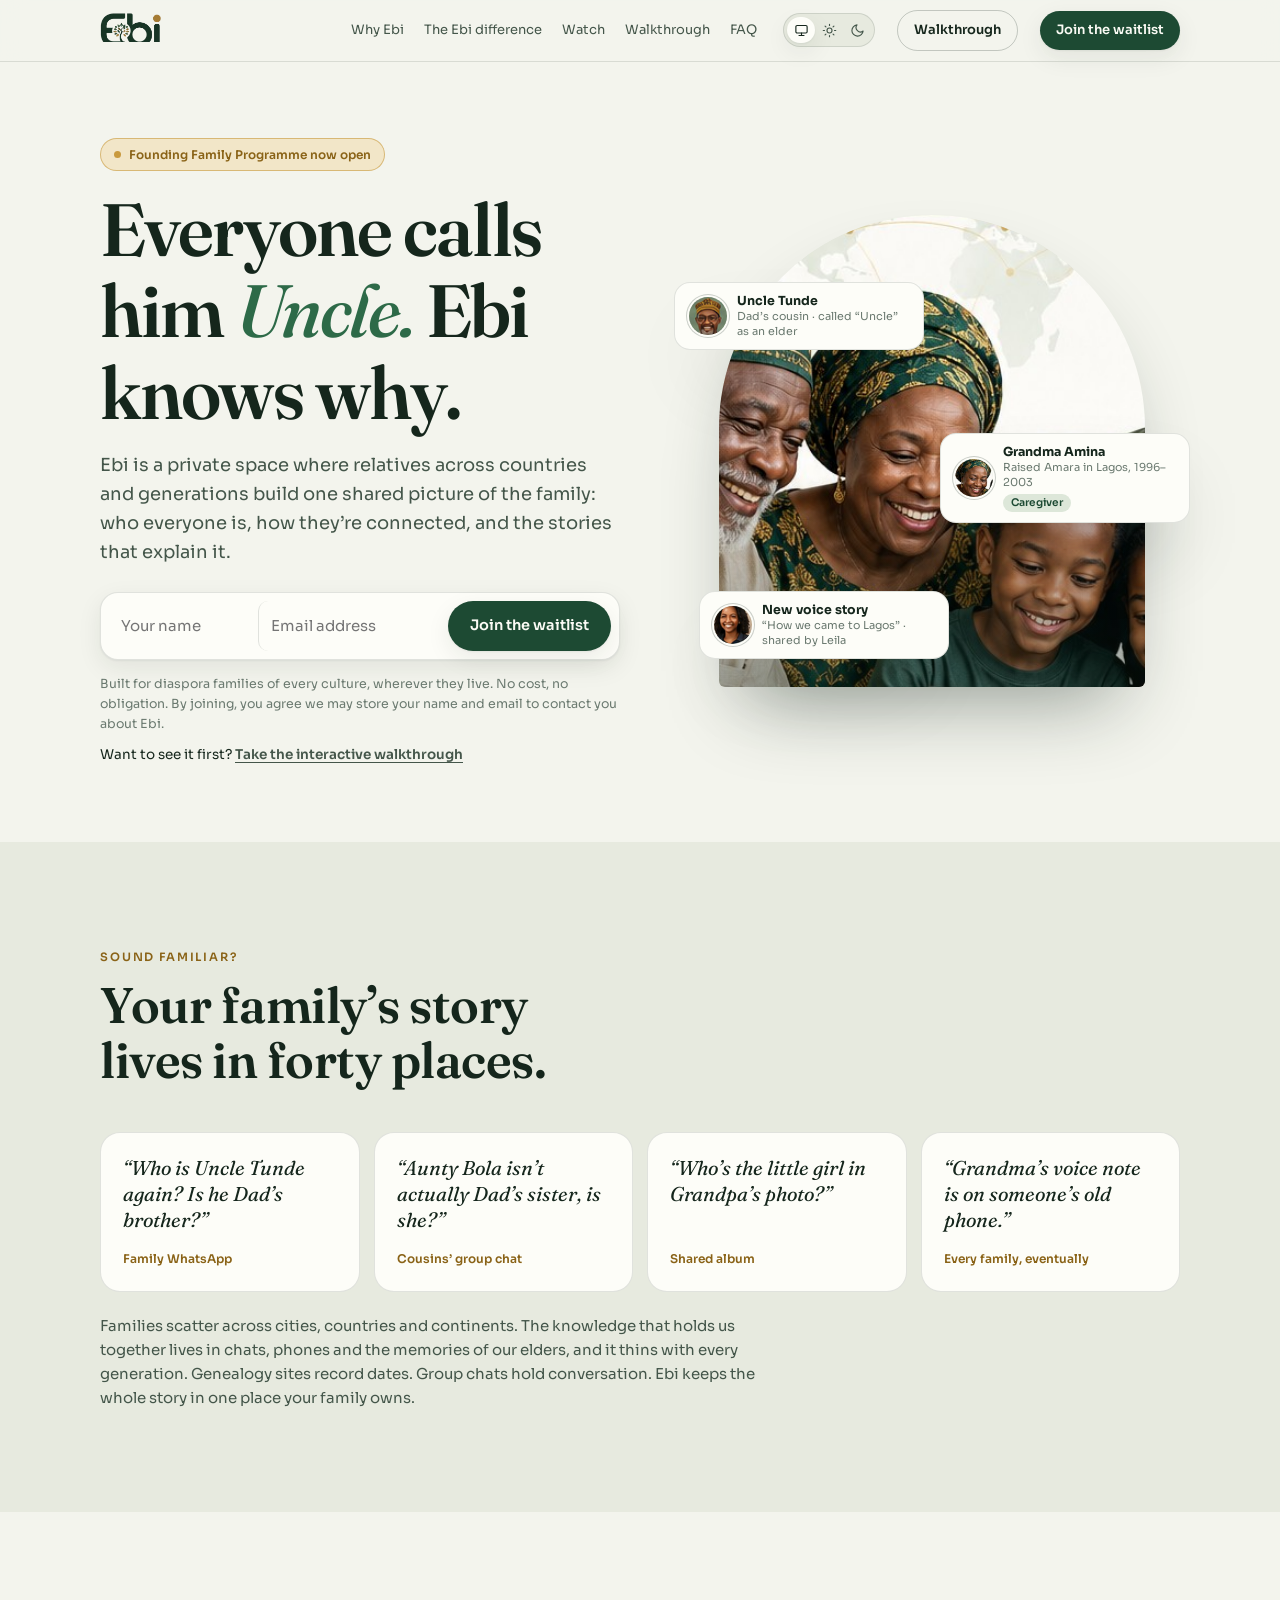
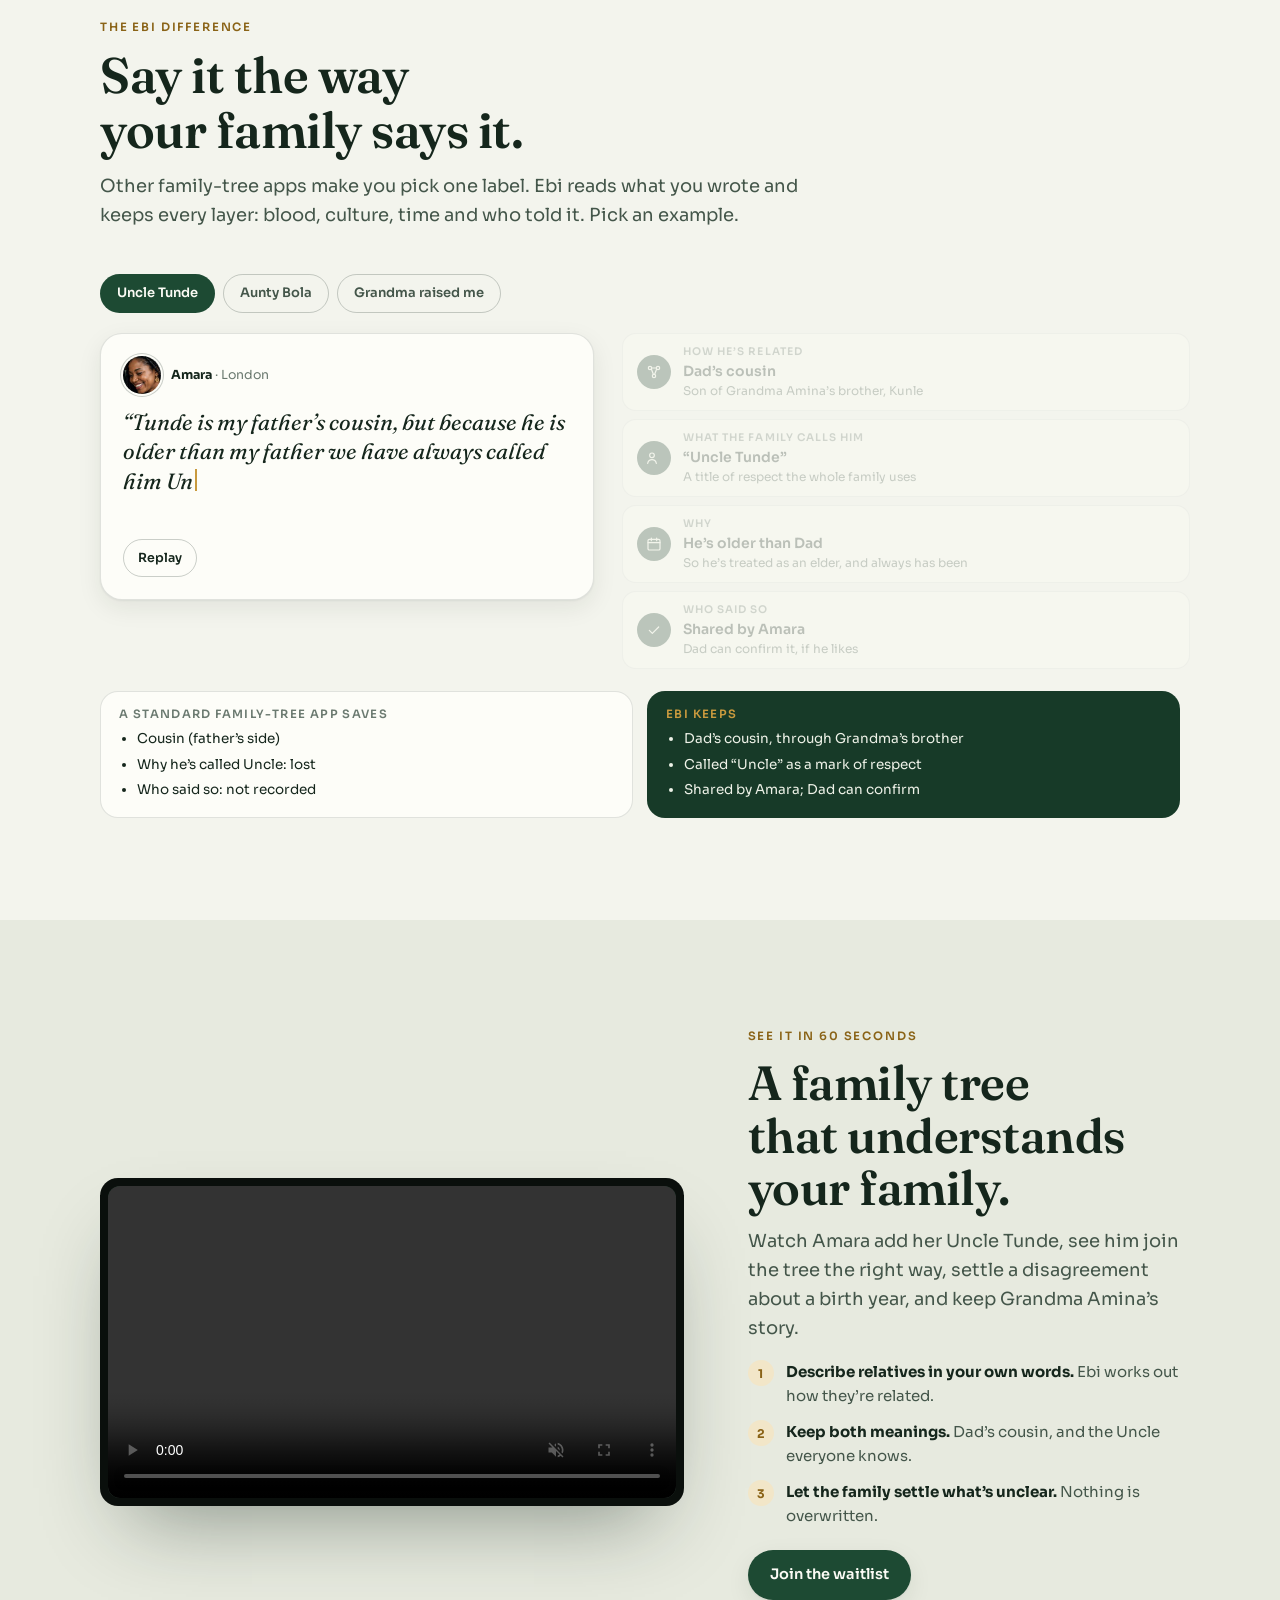
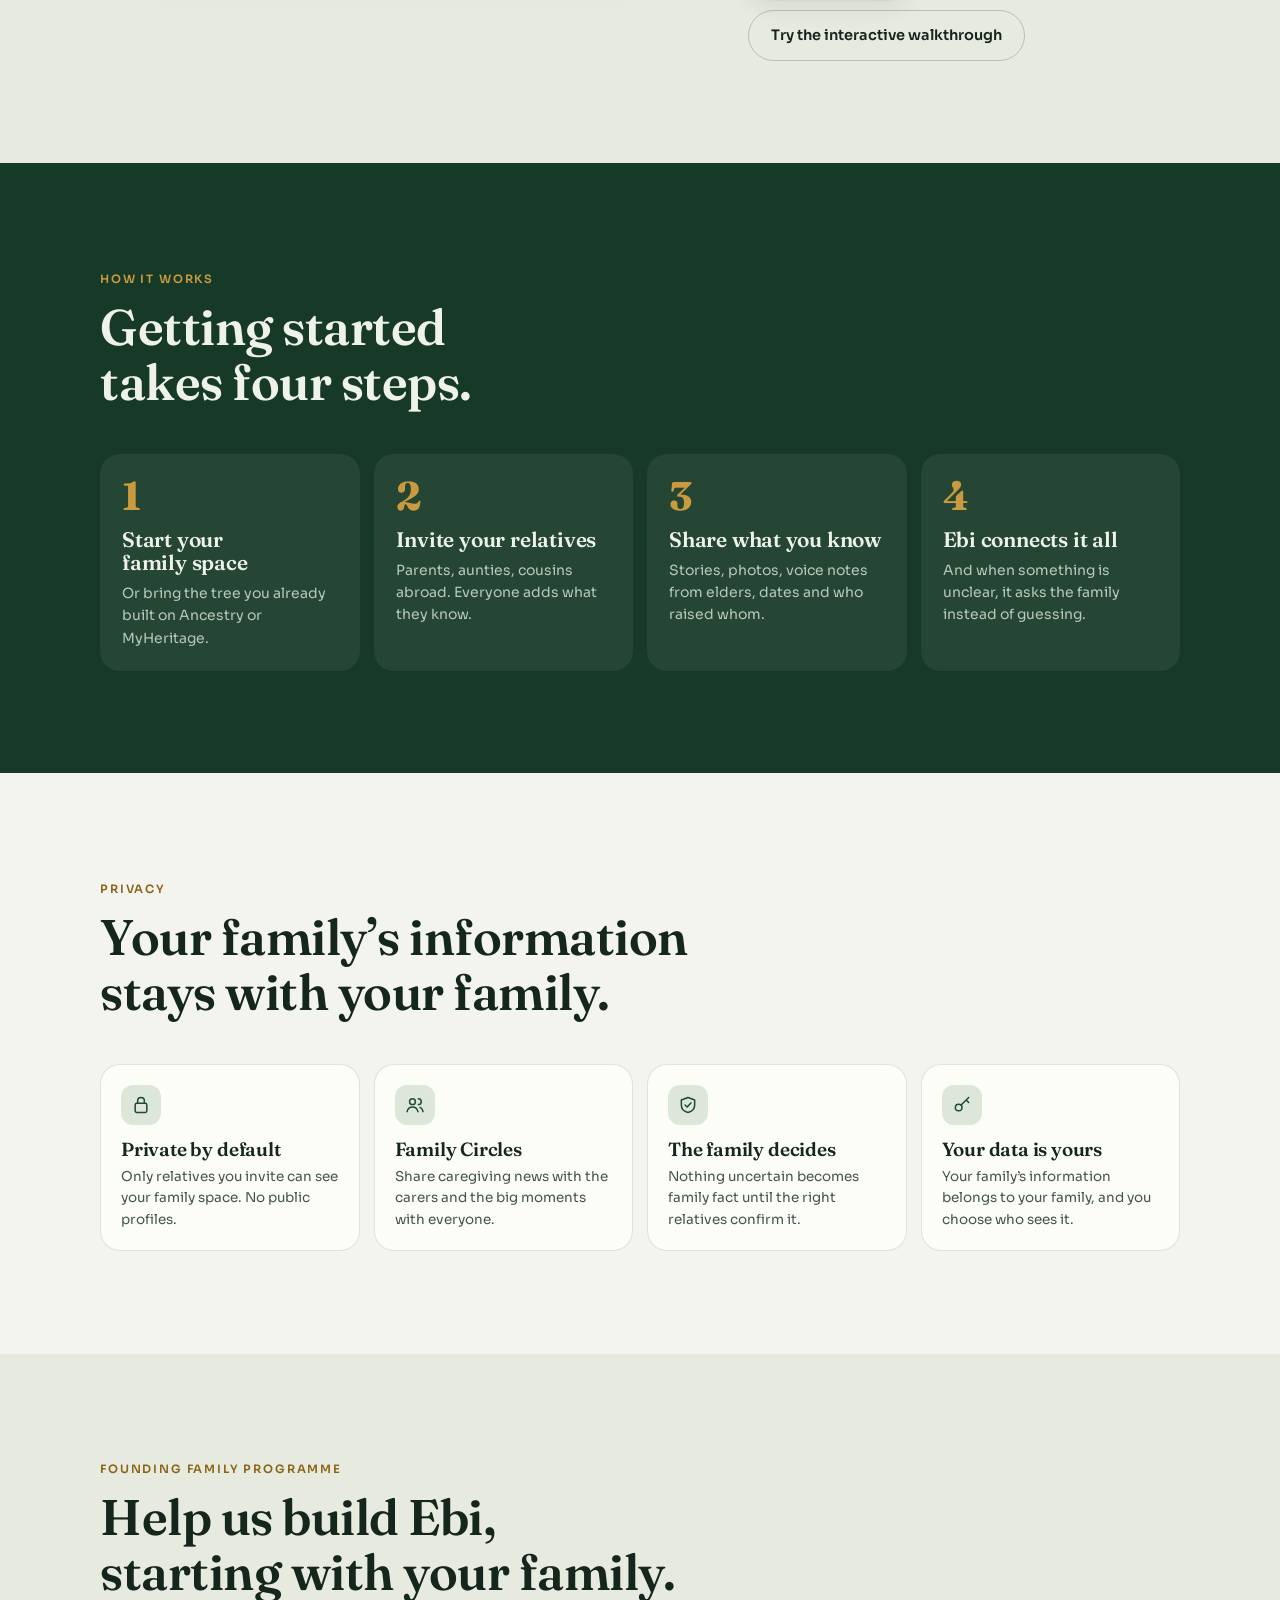
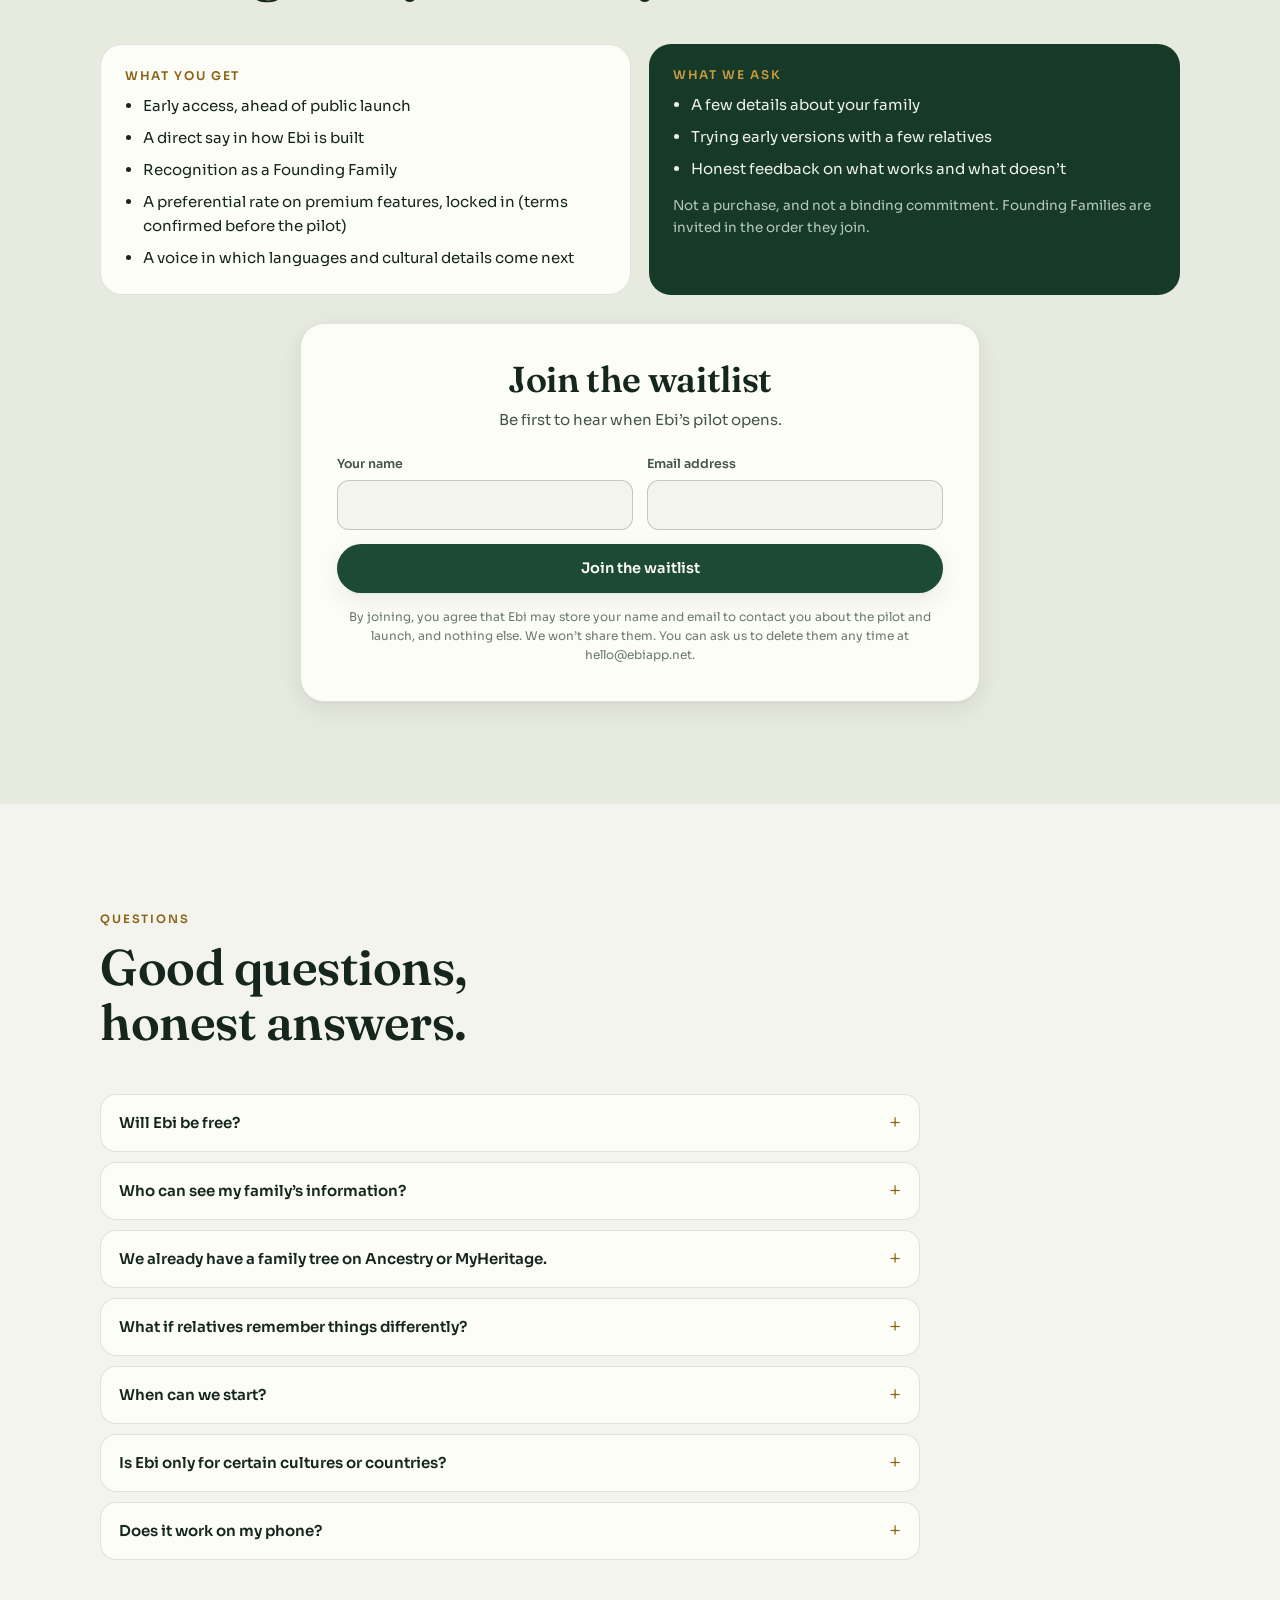
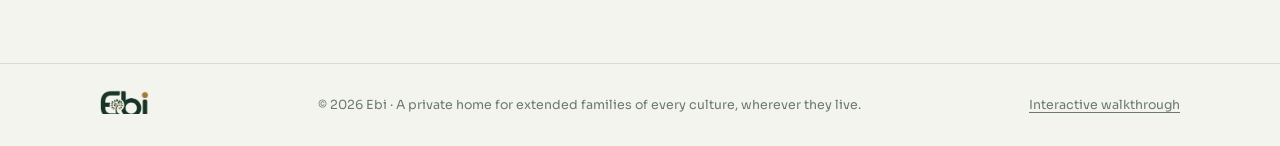
==== commit c044219c: "Link waitlist and walkthrough pages to each other Adds walkthrough links to the waitlist header, her" ====
--- a/index.html
+++ b/index.html
@@ -83,6 +83,10 @@
 .top .btn{padding:9px 16px;font-size:13px}
 @media (max-width:820px){.top nav{display:none}.top .btn{margin-left:0}.top .theme{margin-left:auto}}
 .top nav{margin-right:4px}
+.top .wt-s{display:none}
+@media (max-width:560px){.top .wt-l{display:none}.top .wt-s{display:inline}.top .wrap{gap:10px}}
+.link-wt{font-size:13.5px;margin-top:10px}.link-wt a{color:var(--ink-2);font-weight:600;text-decoration:underline;text-underline-offset:3px}.link-wt a:hover{color:var(--ink)}
+footer a{color:inherit;text-decoration:underline;text-underline-offset:3px}
 
 /* hero */
 .hero{padding-block:clamp(34px,6vw,76px) clamp(44px,6vw,80px)}
@@ -250,12 +254,13 @@
 <header class="top">
   <div class="wrap">
     <a class="brand" href="#top" aria-label="Ebi home"><img class="logo-l" src="[data-uri]" alt="Ebi"><img class="logo-d" src="[data-uri]" alt="Ebi"></a>
-    <nav aria-label="Sections"><a href="#familiar">Why Ebi</a><a href="#yourway">The Ebi difference</a><a href="#watch">Watch</a><a href="#faq">FAQ</a></nav>
+    <nav aria-label="Sections"><a href="#familiar">Why Ebi</a><a href="#yourway">The Ebi difference</a><a href="#watch">Watch</a><a href="walkthrough.html">Walkthrough</a><a href="#faq">FAQ</a></nav>
     <div class="theme" role="group" aria-label="Colour theme">
     <button type="button" data-theme-set="system" aria-pressed="true" aria-label="Match my device" title="Match my device"><svg viewBox="0 0 24 24" aria-hidden="true"><rect x="3" y="4" width="18" height="12" rx="2"/><path d="M8 20h8M12 16v4"/></svg></button>
     <button type="button" data-theme-set="light" aria-pressed="false" aria-label="Light theme" title="Light"><svg viewBox="0 0 24 24" aria-hidden="true"><circle cx="12" cy="12" r="4"/><path d="M12 2v2M12 20v2M4.9 4.9l1.4 1.4M17.7 17.7l1.4 1.4M2 12h2M20 12h2M4.9 19.1l1.4-1.4M17.7 6.3l1.4-1.4"/></svg></button>
     <button type="button" data-theme-set="dark" aria-pressed="false" aria-label="Dark theme" title="Dark"><svg viewBox="0 0 24 24" aria-hidden="true"><path d="M21 12.8A9 9 0 1 1 11.2 3a7 7 0 0 0 9.8 9.8z"/></svg></button>
     </div>
+    <a class="btn btn-g" href="walkthrough.html"><span class="wt-l">Walkthrough</span><span class="wt-s">Tour</span></a>
     <a class="btn btn-p" href="#waitlist">Join the waitlist</a>
   </div>
 </header>
@@ -284,6 +289,7 @@
         <button class="btn btn-p" type="submit">Join the waitlist</button>
       </form>
       <p class="fine">Built for diaspora families of every culture, wherever they live. No cost, no obligation. By joining, you agree we may store your name and email to contact you about Ebi.</p>
+      <p class="link-wt">Want to see it first? <a href="walkthrough.html">Take the interactive walkthrough</a></p>
       <p class="counter" id="counter" hidden><b id="counterN">0</b> <span id="counterL">families have joined so far</span></p>
     </div>
     <div class="arch" aria-hidden="true">
@@ -337,7 +343,7 @@
         <li><i>2</i><span><b>Keep both meanings.</b> Dad’s cousin, and the Uncle everyone knows.</span></li>
         <li><i>3</i><span><b>Let the family settle what’s unclear.</b> Nothing is overwritten.</span></li>
       </ul>
-      <div style="margin-top:22px"><a class="btn btn-p" href="#waitlist">Join the waitlist</a></div>
+      <div style="margin-top:22px;display:flex;gap:10px;flex-wrap:wrap"><a class="btn btn-p" href="#waitlist">Join the waitlist</a><a class="btn btn-g" href="walkthrough.html">Try the interactive walkthrough</a></div>
     </div>
   </div>
 </section>
@@ -416,7 +422,7 @@
 </section>
 
 </main>
-<footer><div class="wrap"><span><img class="logo-l" src="[data-uri]" alt="Ebi"><img class="logo-d" src="[data-uri]" alt="Ebi"></span><span>© 2026 Ebi · A private home for extended families of every culture, wherever they live.</span></div></footer>
+<footer><div class="wrap"><span><img class="logo-l" src="[data-uri]" alt="Ebi"><img class="logo-d" src="[data-uri]" alt="Ebi"></span><span>© 2026 Ebi · A private home for extended families of every culture, wherever they live.</span><a href="walkthrough.html">Interactive walkthrough</a></div></footer>
 <div class="stickycta" id="sticky"><a class="btn btn-p" href="#waitlist">Join the waitlist</a></div>
 
 <script>
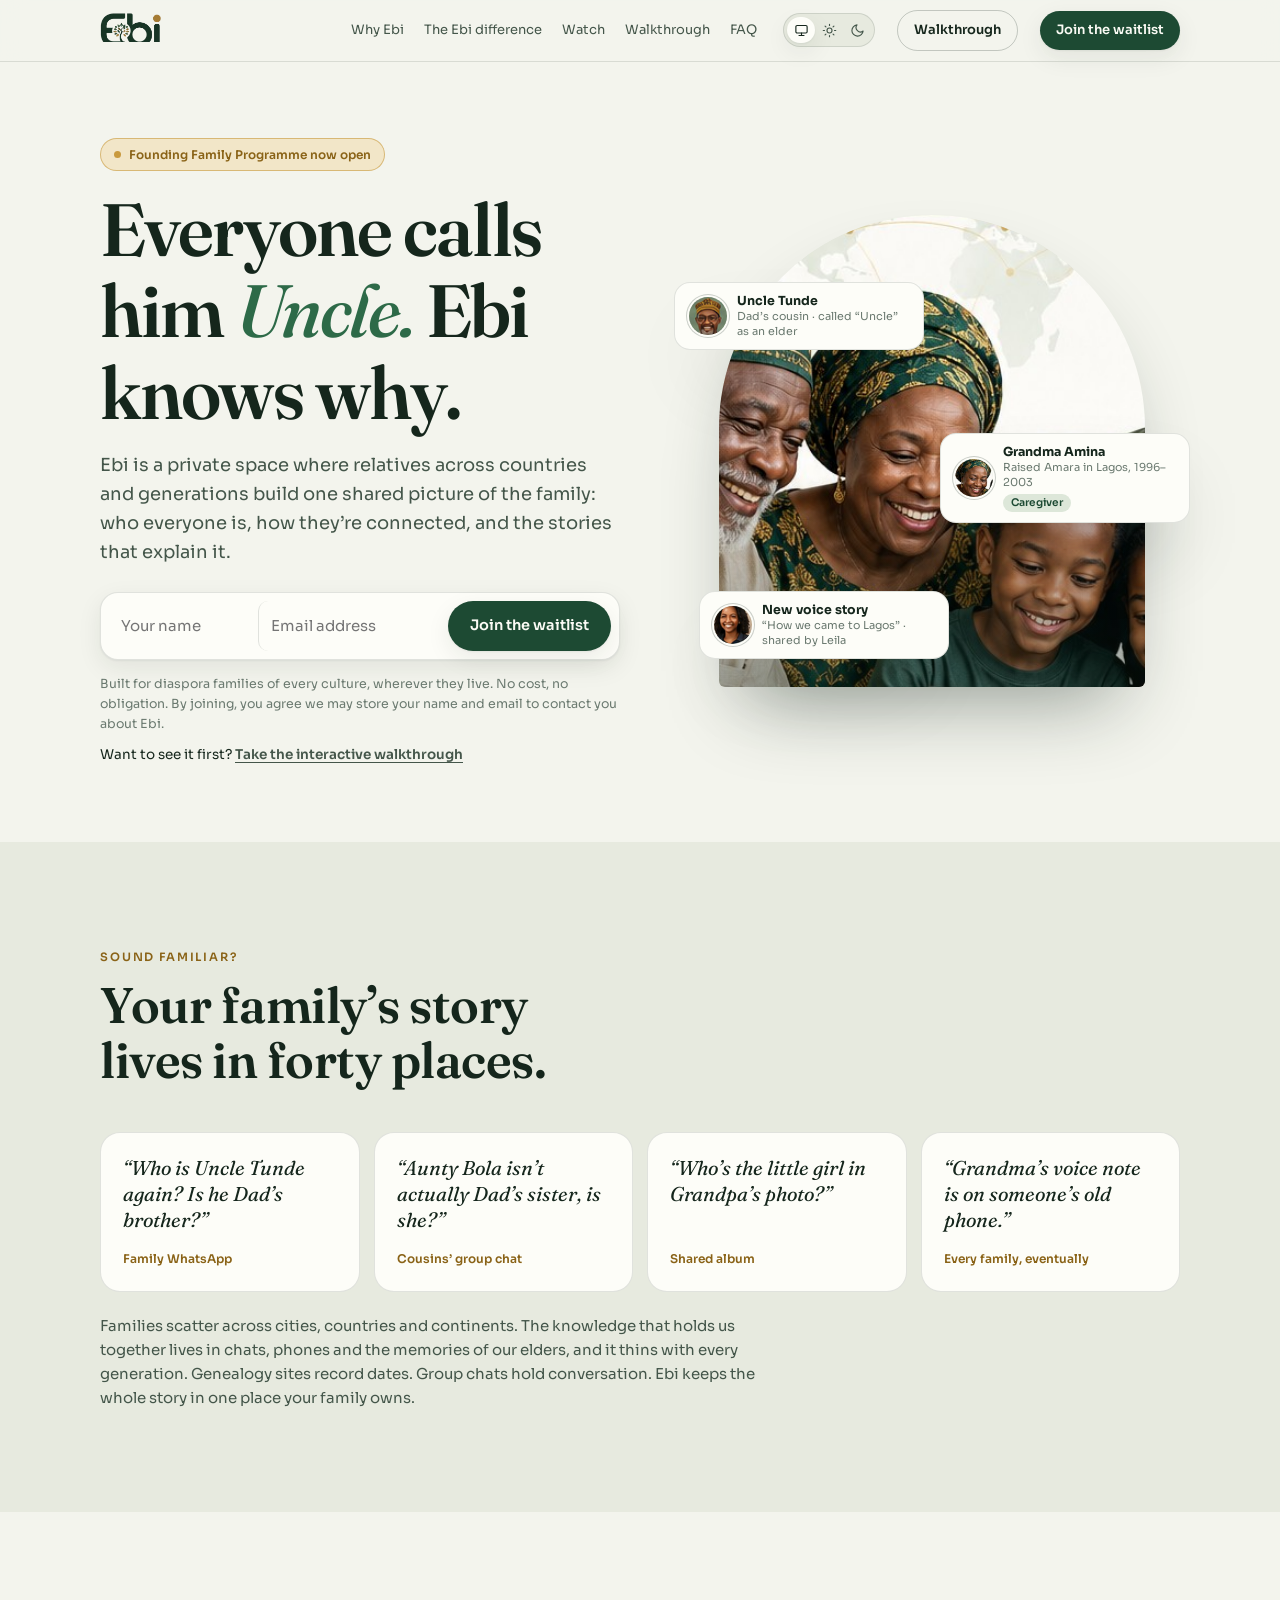
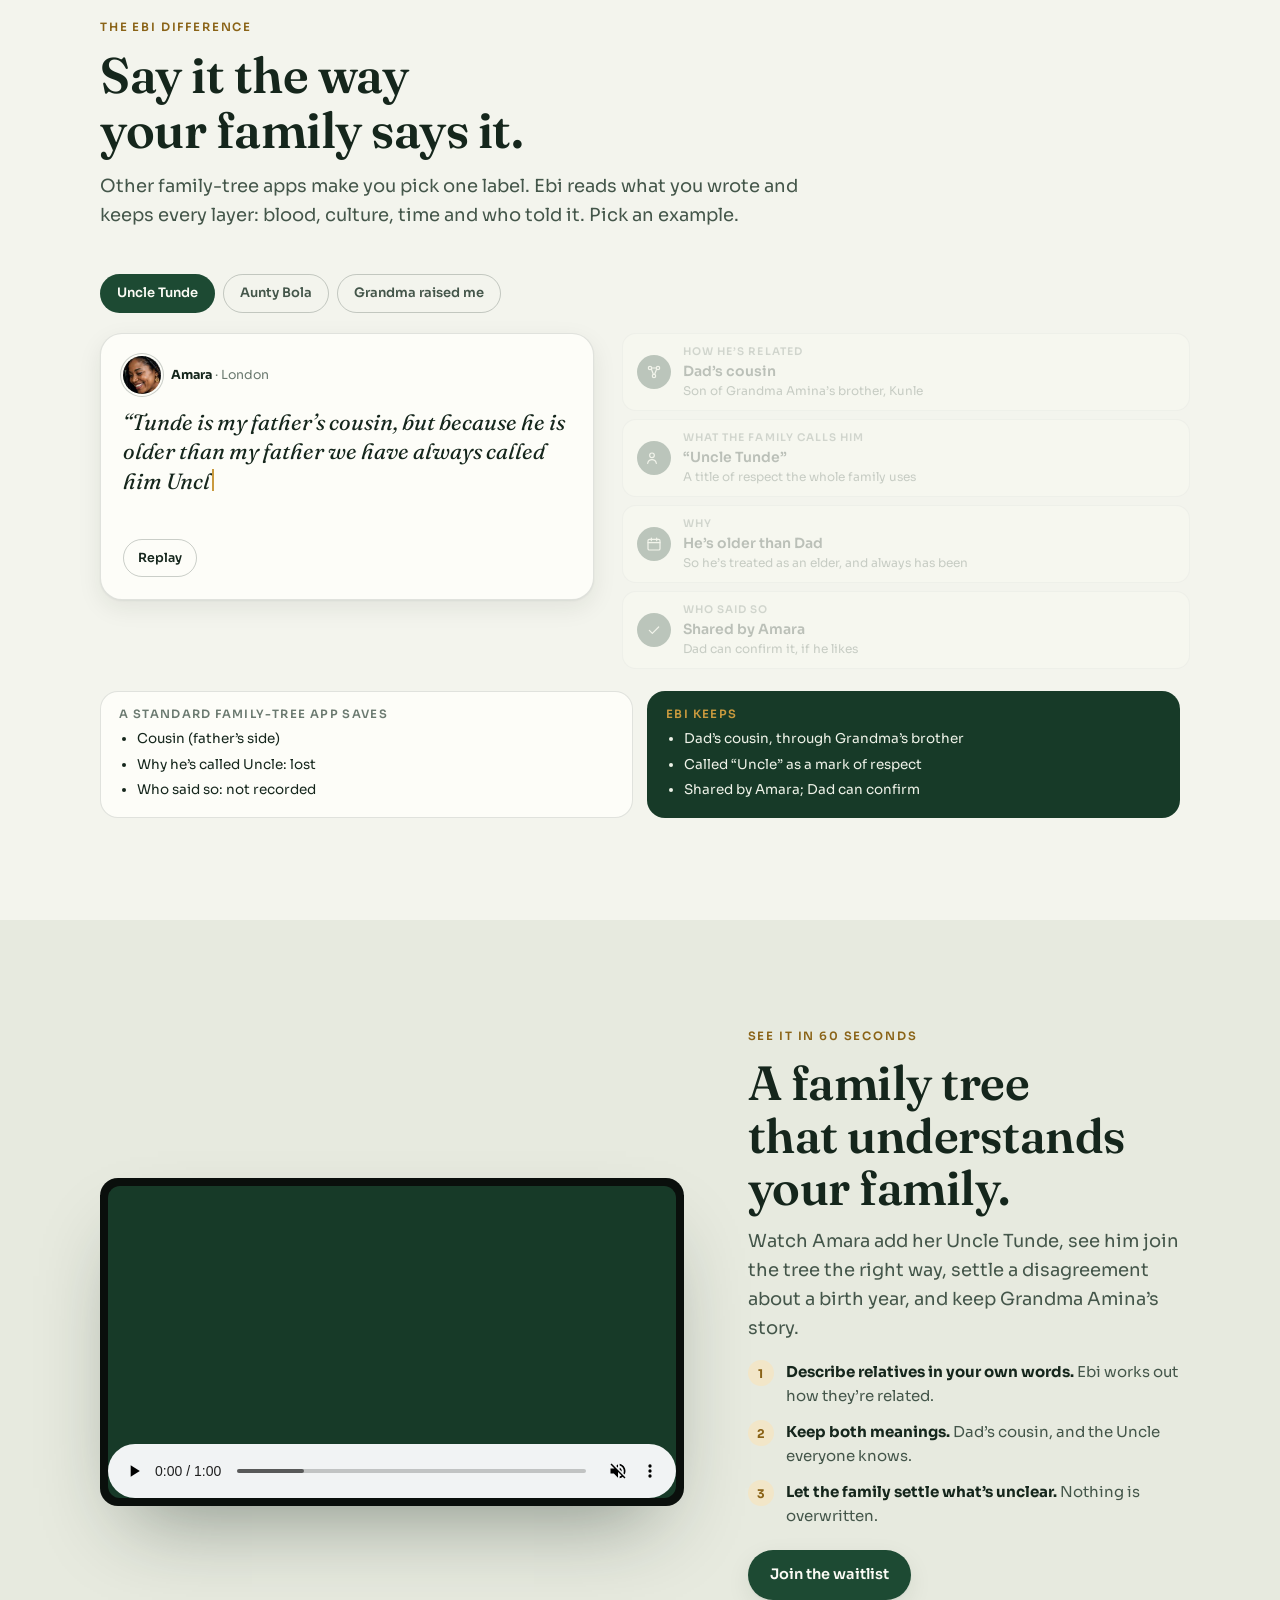
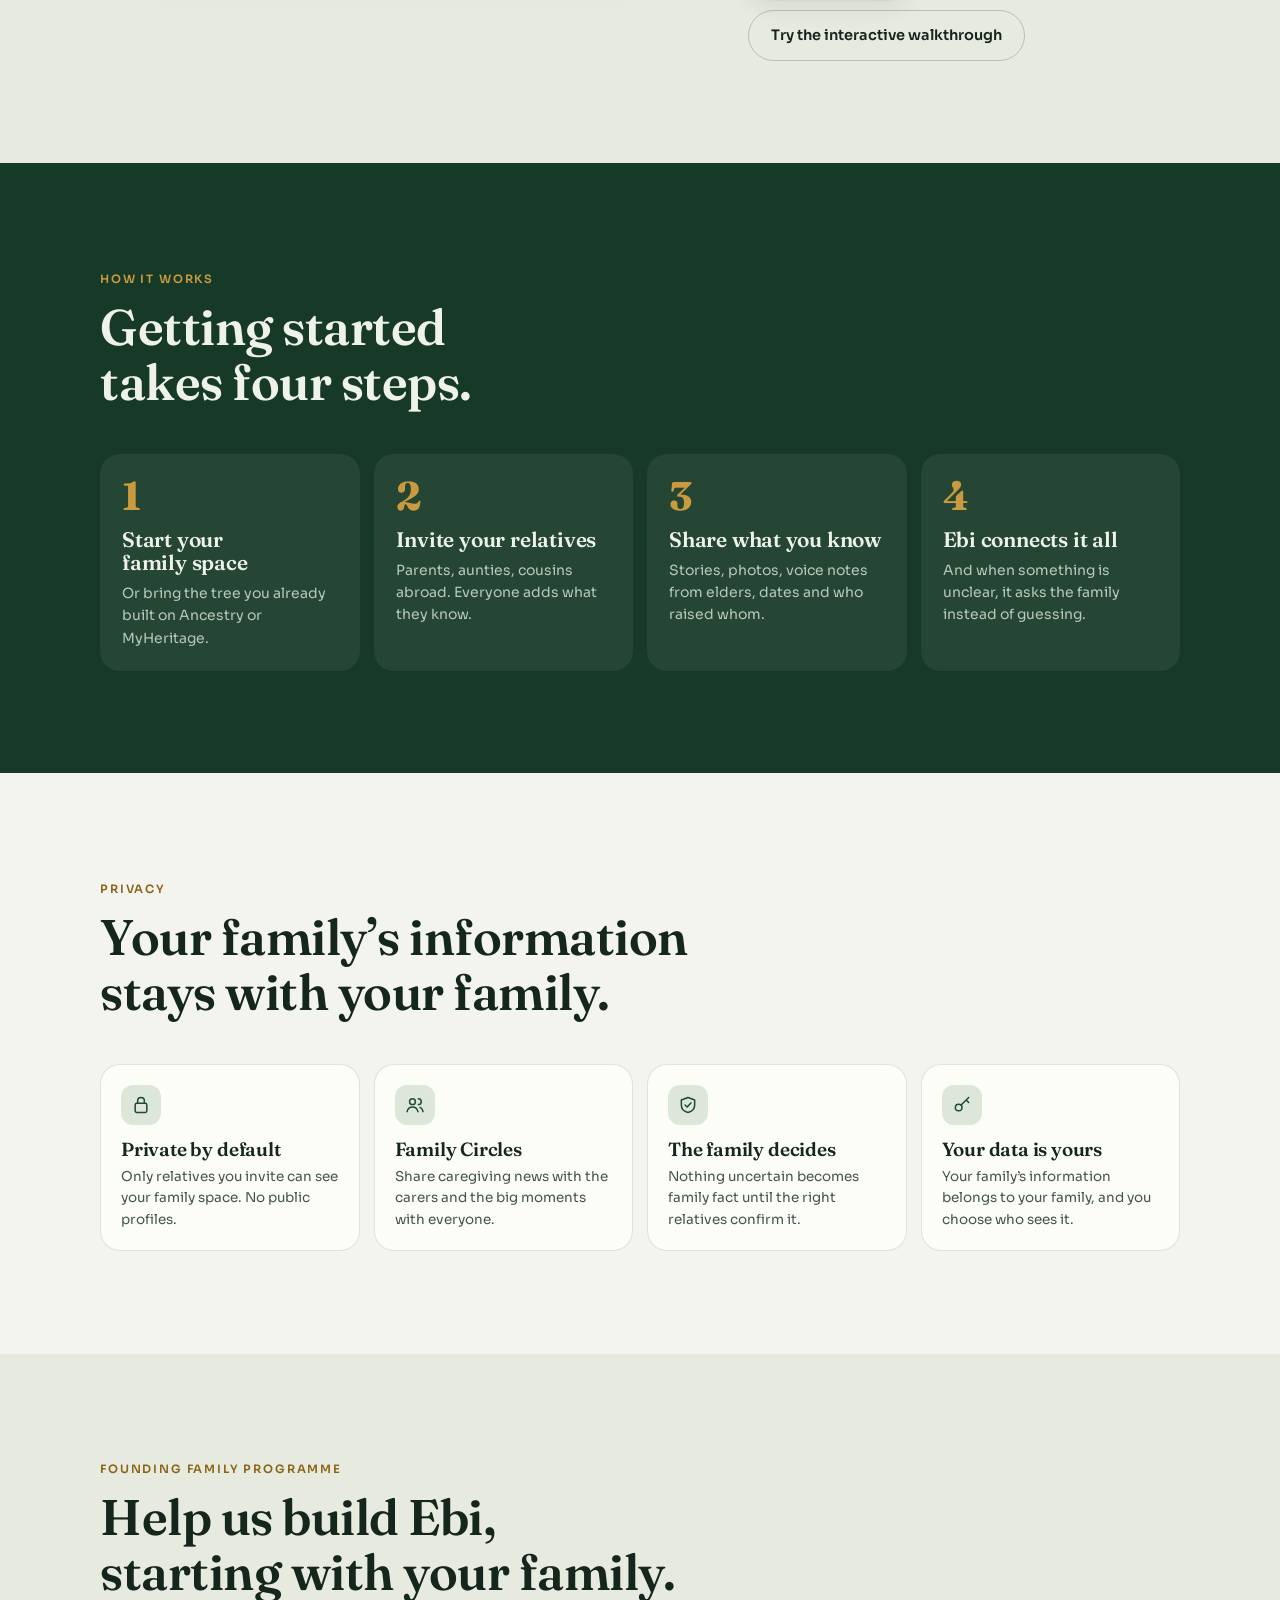
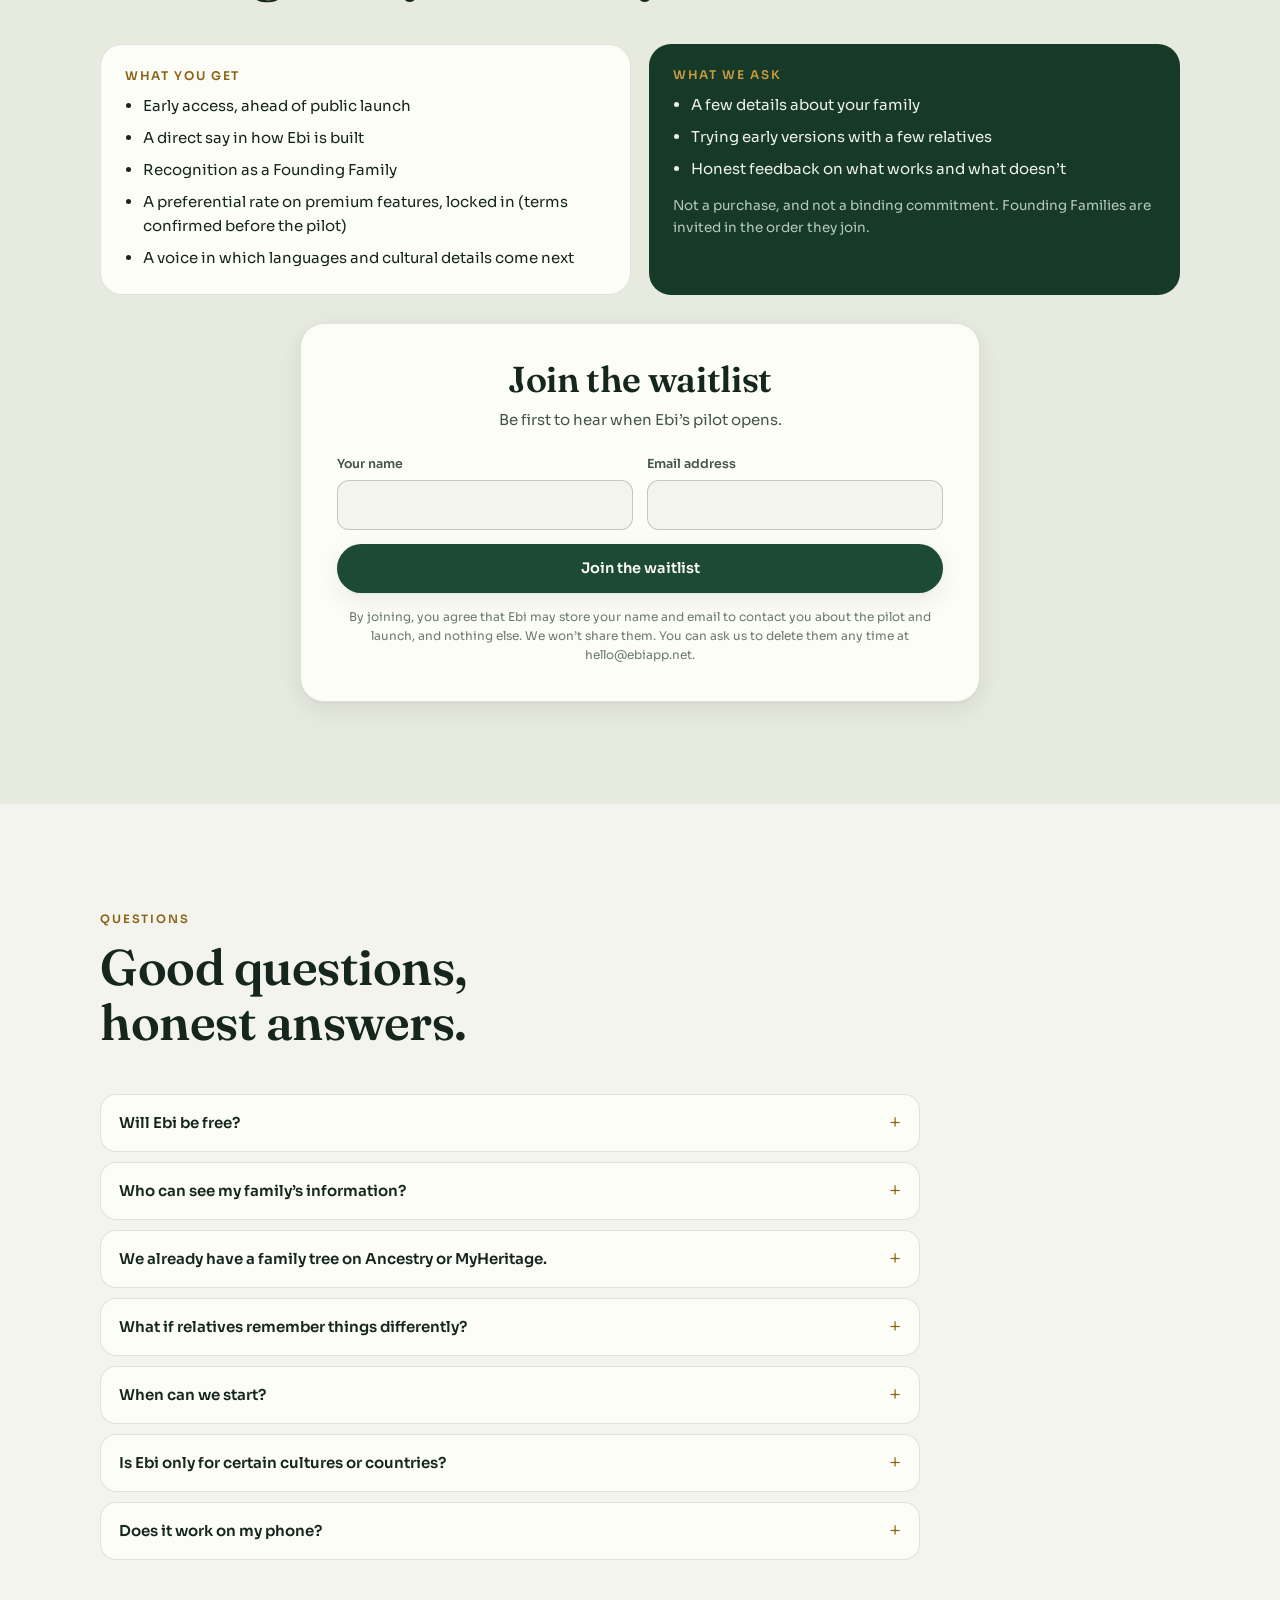
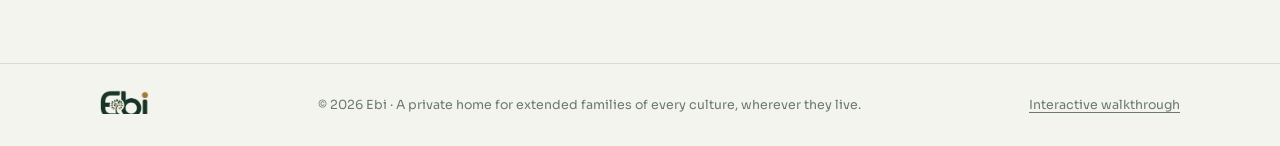
==== commit cc87ebe1: "Add cookieless visitor beacon (ebiapp.net only)" ====
--- a/index.html
+++ b/index.html
@@ -518,5 +518,8 @@
 })();
 </script>
 
+<script>/* visitor count: one cookieless image request, only on ebiapp.net; nothing is stored on the device */
+(function(){try{if(!/(^|\.)ebiapp\.net$/.test(location.hostname))return;var r='';try{r=new URL(document.referrer).hostname}catch(e){}
+new Image().src='/hit.gif?p='+(/walkthrough/.test(location.pathname)?'walkthrough':'home')+'&r='+encodeURIComponent(r)+'&t='+Date.now();}catch(e){}})();</script>
 </body>
 </html>
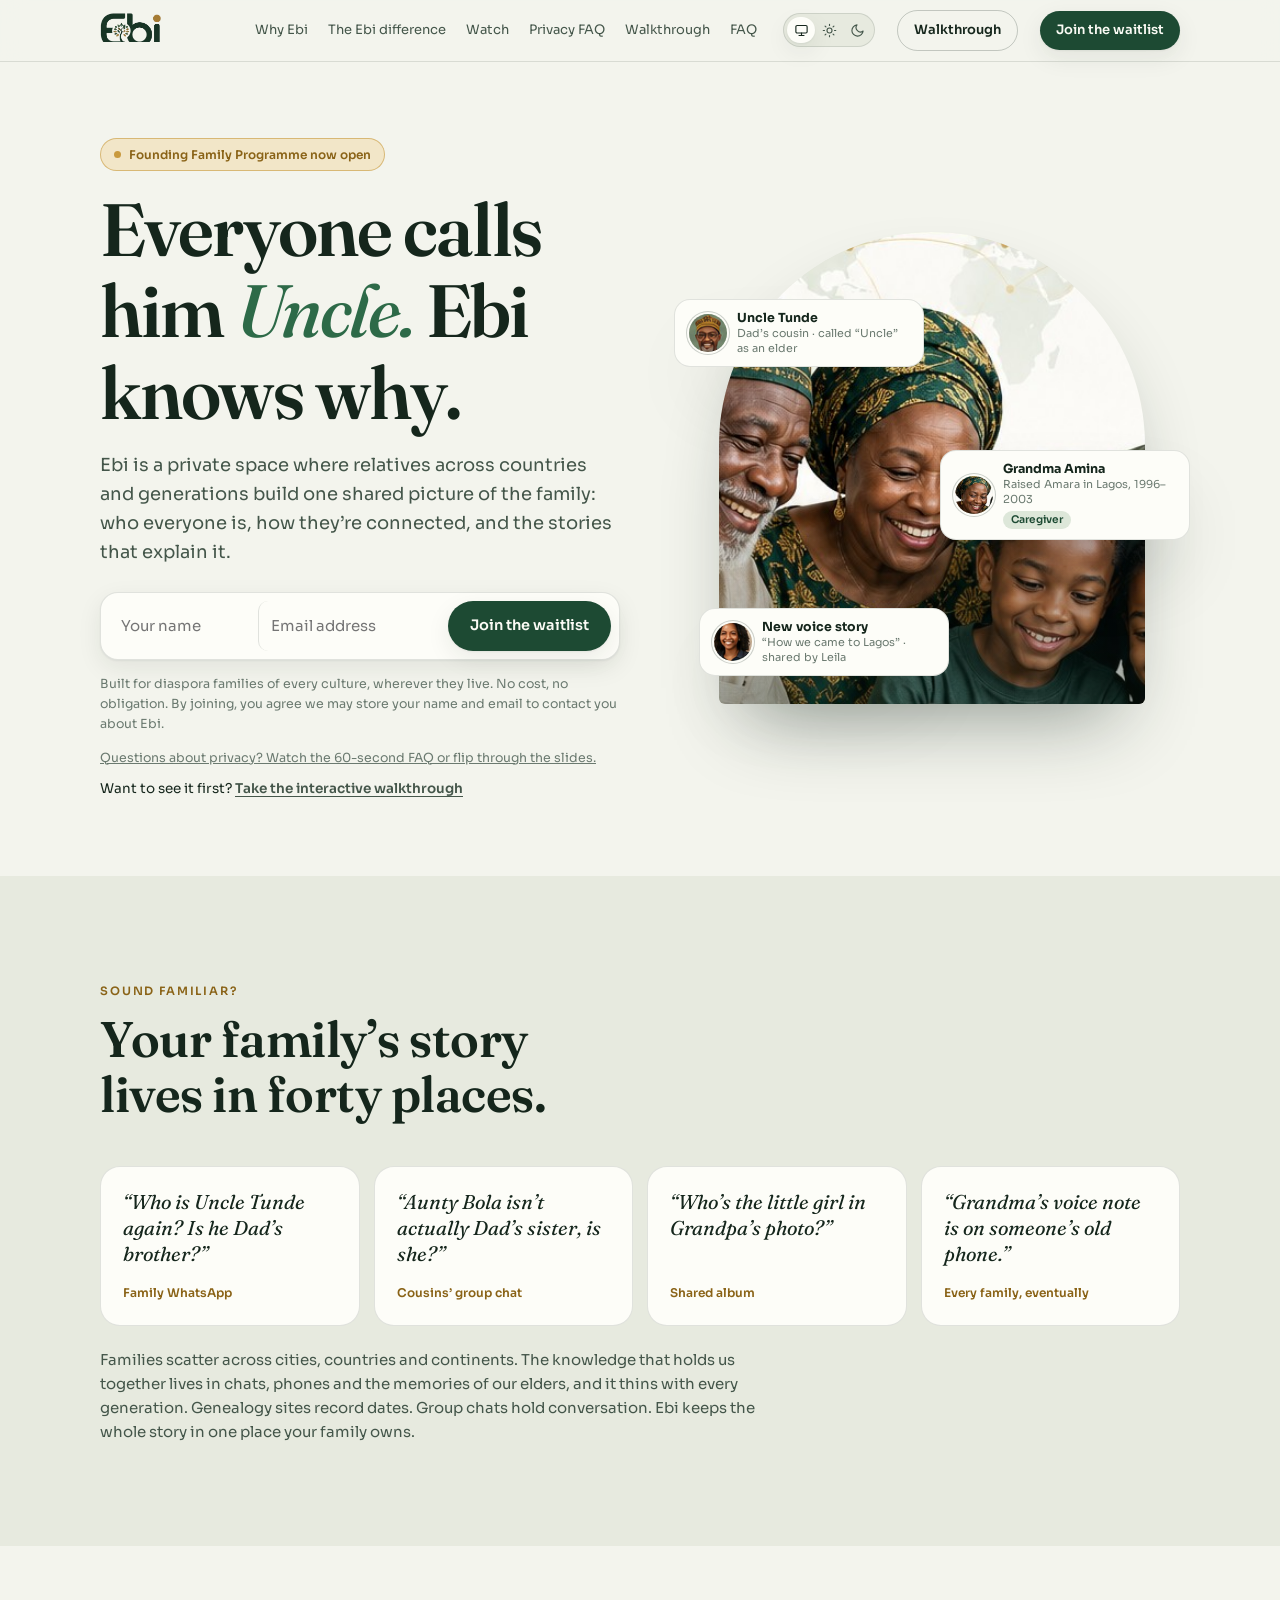
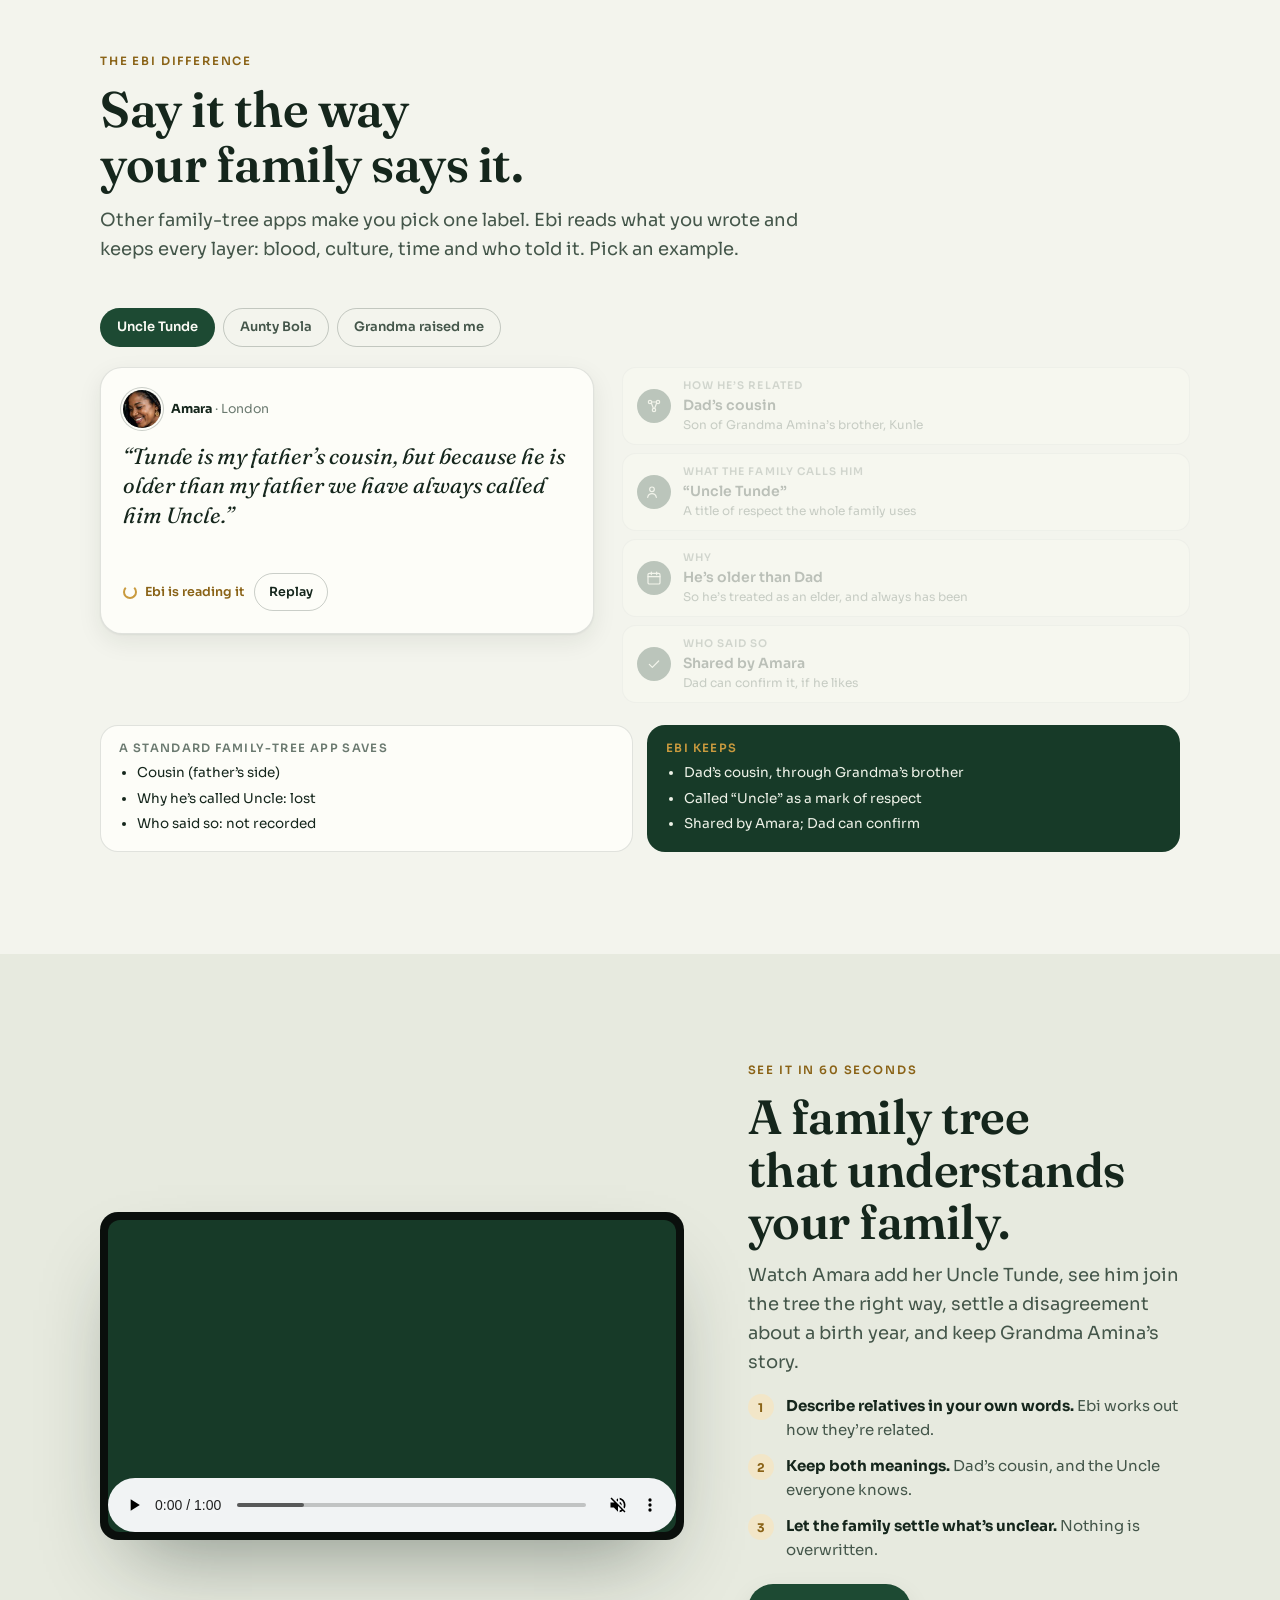
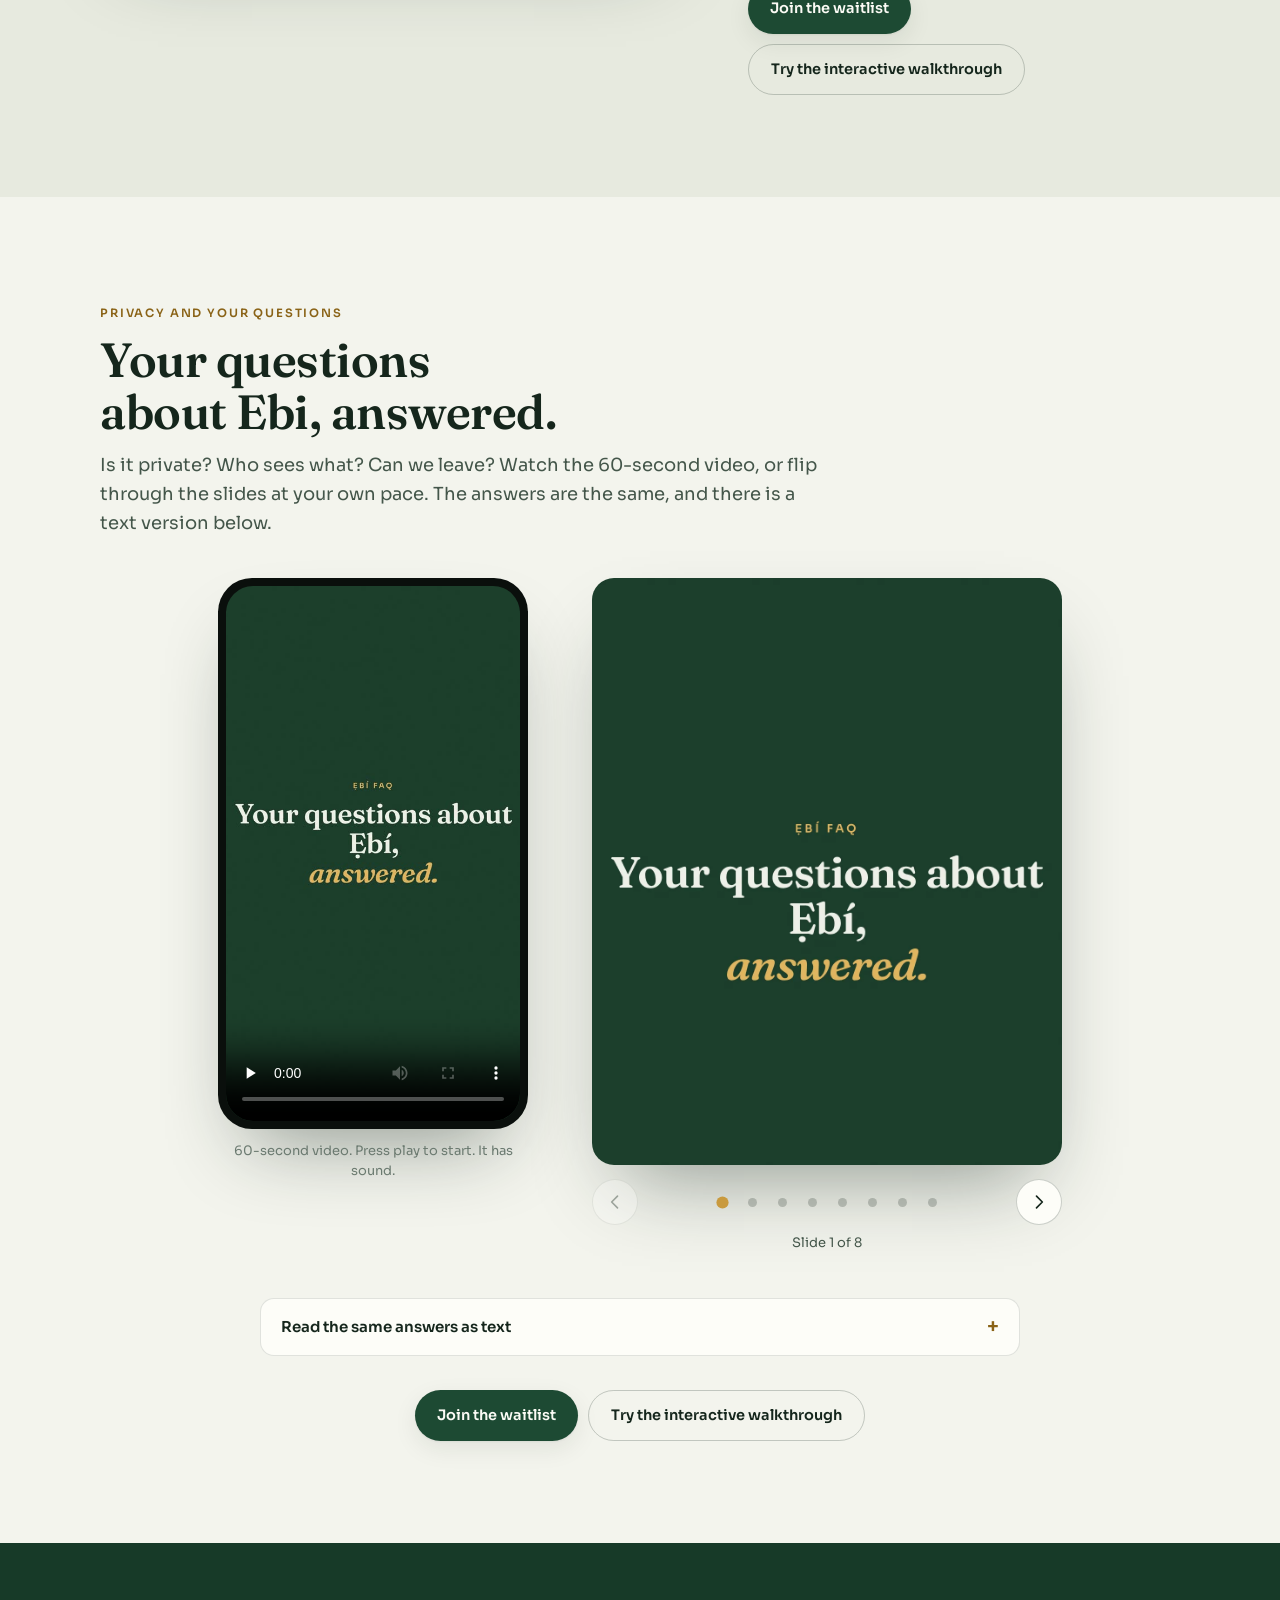
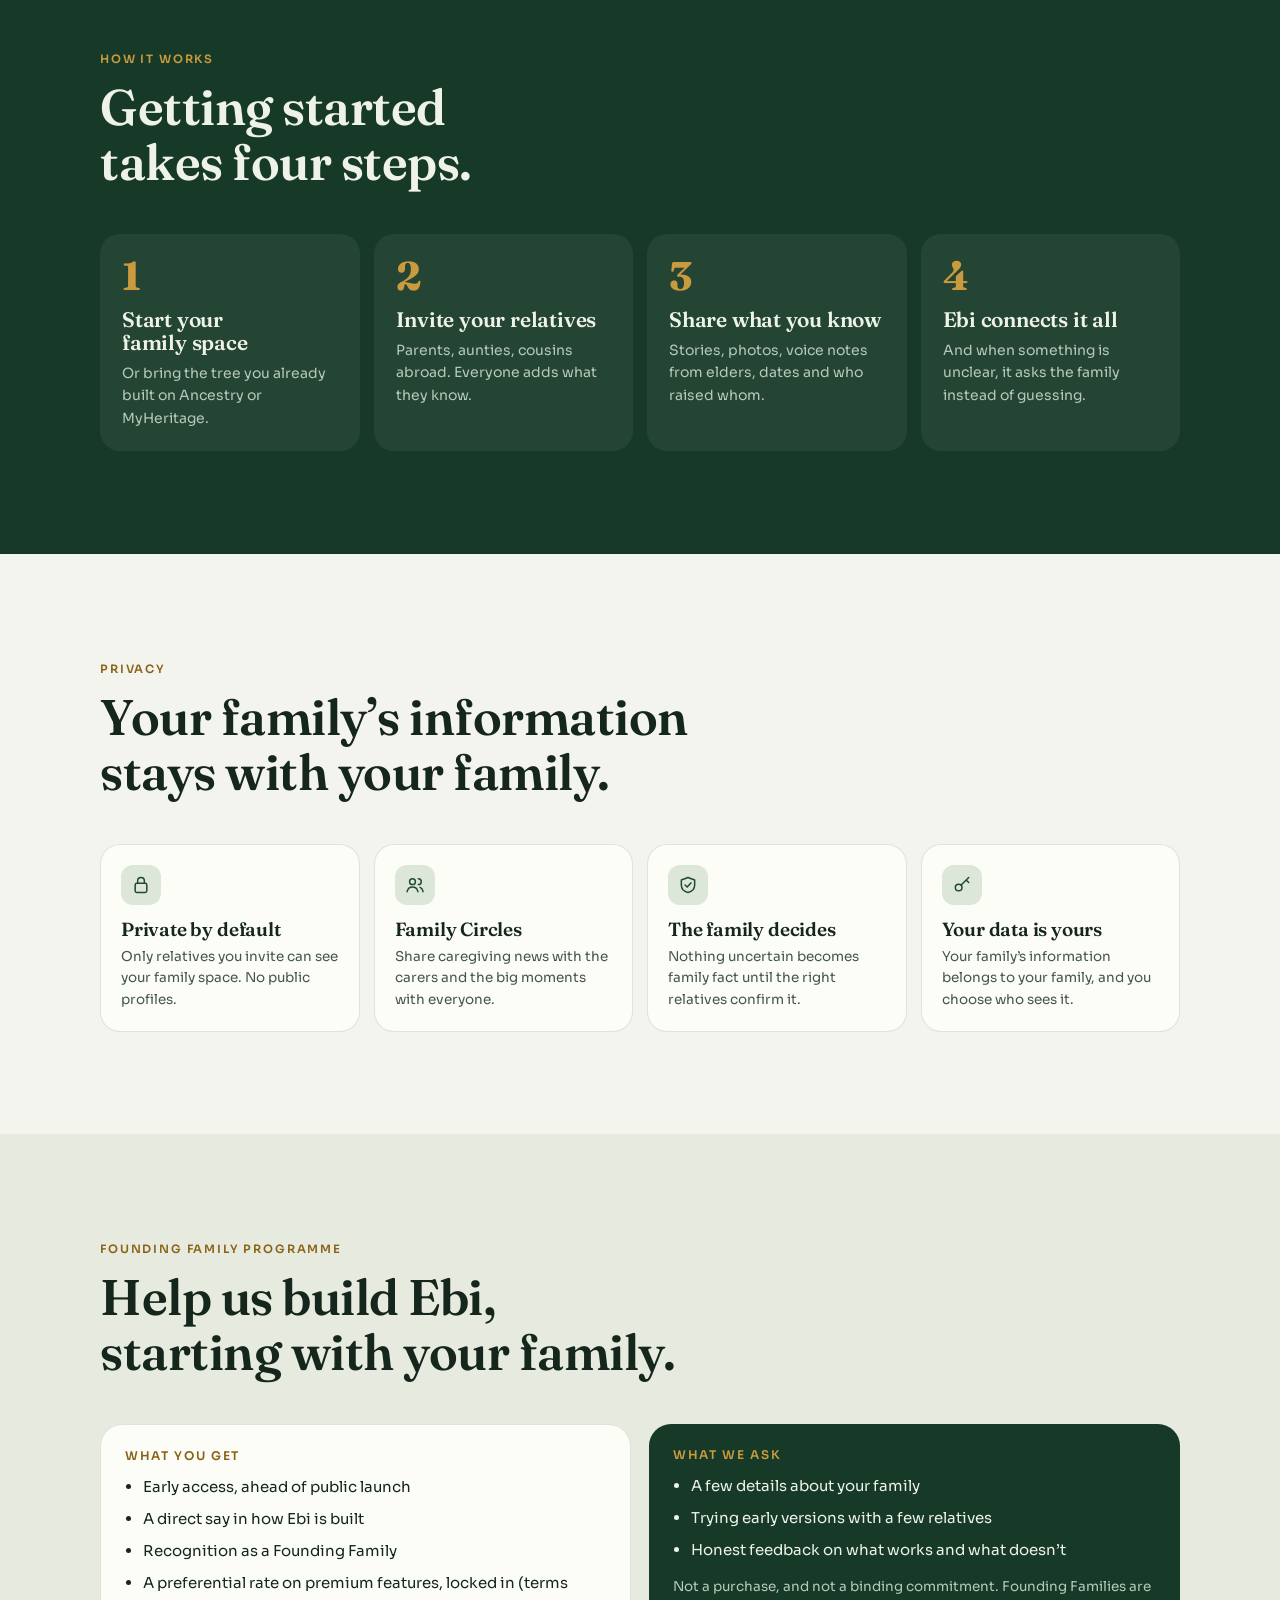
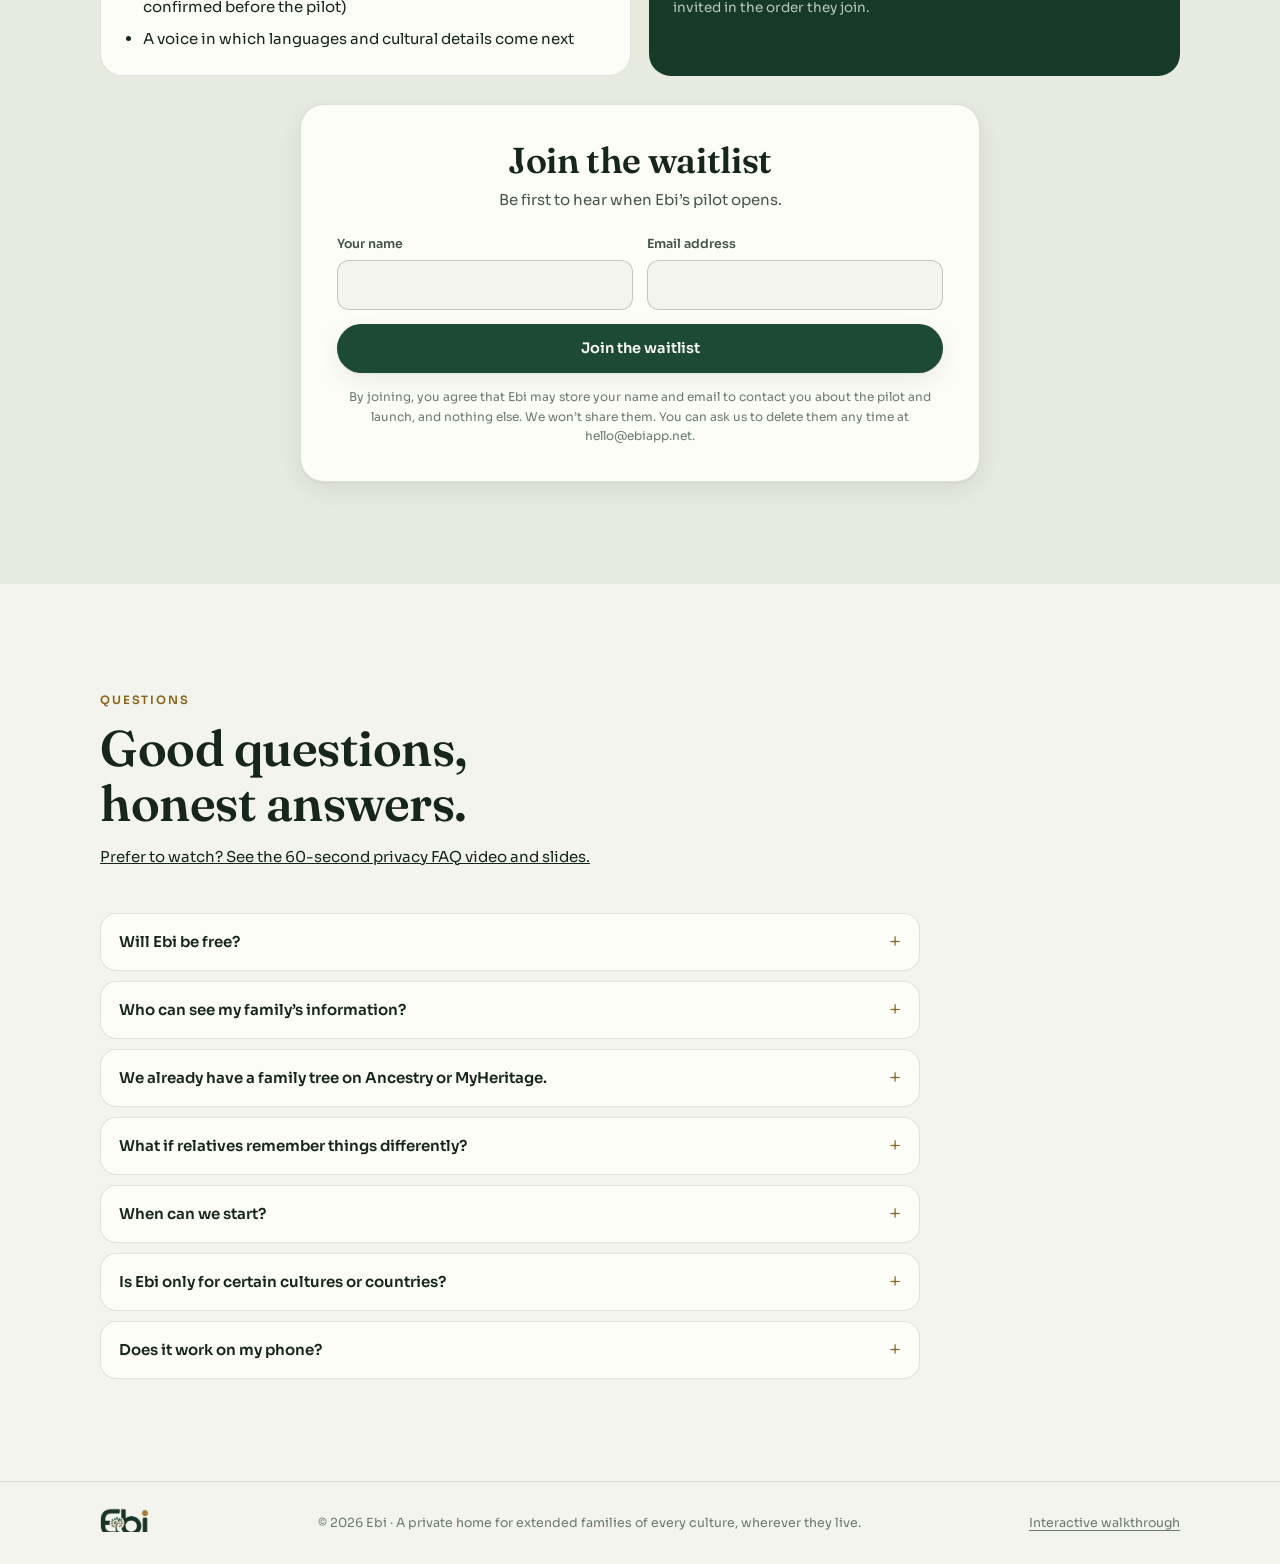
==== commit edeb5a43: "Add privacy FAQ video and slide carousel to both pages" ====
--- a/index.html
+++ b/index.html
@@ -249,12 +249,13 @@
 @media (max-width:760px){.stickycta.show{display:block}}
 </style>
 
+<link rel="stylesheet" href="faq-media.css">
 </head>
 <body>
 <header class="top">
   <div class="wrap">
     <a class="brand" href="#top" aria-label="Ebi home"><img class="logo-l" src="[data-uri]" alt="Ebi"><img class="logo-d" src="[data-uri]" alt="Ebi"></a>
-    <nav aria-label="Sections"><a href="#familiar">Why Ebi</a><a href="#yourway">The Ebi difference</a><a href="#watch">Watch</a><a href="walkthrough.html">Walkthrough</a><a href="#faq">FAQ</a></nav>
+    <nav aria-label="Sections"><a href="#familiar">Why Ebi</a><a href="#yourway">The Ebi difference</a><a href="#watch">Watch</a><a href="#questions">Privacy FAQ</a><a href="walkthrough.html">Walkthrough</a><a href="#faq">FAQ</a></nav>
     <div class="theme" role="group" aria-label="Colour theme">
     <button type="button" data-theme-set="system" aria-pressed="true" aria-label="Match my device" title="Match my device"><svg viewBox="0 0 24 24" aria-hidden="true"><rect x="3" y="4" width="18" height="12" rx="2"/><path d="M8 20h8M12 16v4"/></svg></button>
     <button type="button" data-theme-set="light" aria-pressed="false" aria-label="Light theme" title="Light"><svg viewBox="0 0 24 24" aria-hidden="true"><circle cx="12" cy="12" r="4"/><path d="M12 2v2M12 20v2M4.9 4.9l1.4 1.4M17.7 17.7l1.4 1.4M2 12h2M20 12h2M4.9 19.1l1.4-1.4M17.7 6.3l1.4-1.4"/></svg></button>
@@ -289,6 +290,7 @@
         <button class="btn btn-p" type="submit">Join the waitlist</button>
       </form>
       <p class="fine">Built for diaspora families of every culture, wherever they live. No cost, no obligation. By joining, you agree we may store your name and email to contact you about Ebi.</p>
+      <p class="fine"><a href="#questions">Questions about privacy? Watch the 60-second FAQ or flip through the slides.</a></p>
       <p class="link-wt">Want to see it first? <a href="walkthrough.html">Take the interactive walkthrough</a></p>
       <p class="counter" id="counter" hidden><b id="counterN">0</b> <span id="counterL">families have joined so far</span></p>
     </div>
@@ -348,6 +350,30 @@
   </div>
 </section>
 
+<section id="questions" class="block faqx" aria-labelledby="faqx-title">
+  <div class="wrap">
+    <div class="sec-head"><span class="eyebrow">Privacy and your questions</span>
+      <h2 id="faqx-title">Your questions about Ebi, answered.</h2>
+      <p>Is it private? Who sees what? Can we leave? Watch the 60-second video, or flip through the slides at your own pace. The answers are the same, and there is a text version below.</p></div>
+    <div class="faqx-grid">
+      <figure>
+        <div class="faqx-phone"><video controls playsinline preload="none" poster="faq/poster.jpg" aria-label="Ebi privacy FAQ, 60-second video"><source src="faq/ebi-faq-privacy.mp4" type="video/mp4">Your browser can’t play this video. Read the answers in the text version below.</video></div>
+        <figcaption>60-second video. Press play to start. It has sound.</figcaption>
+      </figure>
+      <div data-faqx-carousel role="region" aria-roledescription="carousel" aria-label="Ebi privacy FAQ slides">
+        <div class="faqx-track" tabindex="0" aria-label="Privacy FAQ slides. Swipe, scroll sideways, or use the left and right arrow keys."><figure class="faqx-slide" role="group" aria-roledescription="slide" aria-label="1 of 8"><img src="faq/slide-01.webp" width="1080" height="1350" decoding="async" alt="Slide 1, the title: Ebi FAQ. Your questions about Ebi, answered."></figure><figure class="faqx-slide" role="group" aria-roledescription="slide" aria-label="2 of 8"><img src="faq/slide-02.webp" width="1080" height="1350" decoding="async" alt="Aunty B asks: Is my family’s information private? Answer: only the relatives you invite can see your family. It is invite only, not public and not searchable. There are no ads and your data is never sold. The Ebi team stays out: we don’t look at your family’s content unless you ask us to."></figure><figure class="faqx-slide" role="group" aria-roledescription="slide" aria-label="3 of 8"><img src="faq/slide-03.webp" width="1080" height="1350" decoding="async" alt="Tolu asks: Can I choose who sees what? Answer: you decide who sees each memory, photo and story. The example shows Grandma’s jollof recipe shared with Mum’s side, with a grid of relatives marked as able or unable to see it."></figure><figure class="faqx-slide" role="group" aria-roledescription="slide" aria-label="4 of 8"><img src="faq/slide-04.webp" width="1080" height="1350" decoding="async" alt="Kemi asks: What if someone adds something wrong about me? Answer: nothing changes on your profile without your OK. The example shows a suggested change waiting for approval, and a history line reading one change, approved by you."></figure><figure class="faqx-slide" role="group" aria-roledescription="slide" aria-label="5 of 8"><img src="faq/slide-05.webp" width="1080" height="1350" decoding="async" alt="Dad asks: Why not just use our WhatsApp group? Answer: WhatsApp is for talking, Ebi is for keeping. In a group chat, memories scroll away. In Ebi, they are kept on the right person. Keep your group chat and invite relatives to Ebi with a link."></figure><figure class="faqx-slide" role="group" aria-roledescription="slide" aria-label="6 of 8"><img src="faq/slide-06.webp" width="1080" height="1350" decoding="async" alt="Tolu asks: Can I leave and take our information? Answer: download or delete your data, anytime. The example shows a Download my data button and a Delete my account button. Deleting removes the memories, photos and recordings you added."></figure><figure class="faqx-slide" role="group" aria-roledescription="slide" aria-label="7 of 8"><img src="faq/slide-07.webp" width="1080" height="1350" decoding="async" alt="Dad asks: Is it free? Answer: free to start. Optional family plans later, for extra space and features."></figure><figure class="faqx-slide" role="group" aria-roledescription="slide" aria-label="8 of 8"><img src="faq/slide-08.webp" width="1080" height="1350" decoding="async" alt="Closing slide: Ebi. Private by default. Family by design. Join the waitlist at ebiapp.net."></figure></div>
+        <div class="faqx-ctl" hidden>
+          <button type="button" class="faqx-arrow" data-faqx-prev aria-label="Previous slide"><svg viewBox="0 0 24 24" aria-hidden="true"><path d="M15 5l-7 7 7 7"/></svg></button>
+          <div class="faqx-dots" role="group" aria-label="Choose a slide"></div>
+          <button type="button" class="faqx-arrow" data-faqx-next aria-label="Next slide"><svg viewBox="0 0 24 24" aria-hidden="true"><path d="M9 5l7 7-7 7"/></svg></button>
+        </div>
+        <p class="faqx-count" aria-live="polite" hidden>Slide 1 of 8</p>
+      </div>
+    </div>
+    <details class="faqx-text"><summary>Read the same answers as text</summary><div class="faqx-qa"><div><h3>Is my family’s information private?</h3><p>Only the relatives you invite can see your family. It is invite only, not public and not searchable. No ads, and your data is never sold. The Ebi team doesn’t look at your family’s content unless you ask us to.</p></div><div><h3>Can I choose who sees what?</h3><p>Yes. You decide who sees each memory, photo and story. For example, Grandma’s jollof recipe can be shared with just Mum’s side of the family.</p></div><div><h3>What if someone adds something wrong about me?</h3><p>Nothing changes on your profile without your OK. A suggested change waits for your approval, and the history shows what changed and who approved it.</p></div><div><h3>Why not just use our WhatsApp group?</h3><p>WhatsApp is for talking. Ebi is for keeping. Group chats scroll away; Ebi keeps each memory on the right person. Keep your group chat and invite relatives to Ebi with a link.</p></div><div><h3>Can I leave and take our information?</h3><p>Yes. You can download or delete your data at any time. Deleting removes the memories, photos and recordings you added.</p></div><div><h3>Is it free?</h3><p>Free to start. Optional family plans later, for extra space and features.</p></div></div></details>
+    <div class="faqx-cta"><a class="btn btn-p" href="#waitlist">Join the waitlist</a><a class="btn btn-g" href="walkthrough.html">Try the interactive walkthrough</a></div>
+  </div>
+</section>
 <section class="block deep">
   <div class="wrap">
     <div class="sec-head rv"><span class="eyebrow">How it works</span><h2>Getting started takes four steps.</h2></div>
@@ -408,7 +434,7 @@
 
 <section id="faq" class="block">
   <div class="wrap">
-    <div class="sec-head rv"><span class="eyebrow">Questions</span><h2>Good questions, honest answers.</h2></div>
+    <div class="sec-head rv"><span class="eyebrow">Questions</span><h2>Good questions, honest answers.</h2><p style="margin-top:10px"><a href="#questions">Prefer to watch? See the 60-second privacy FAQ video and slides.</a></p></div>
     <div class="faq">
       <details><summary>Will Ebi be free?</summary><p>You’ll be able to start for free. Optional premium family plans will add more. Founding Families get a preferential rate, and we’ll confirm the terms before the pilot opens.</p></details>
       <details><summary>Who can see my family’s information?</summary><p>Only the relatives you invite. Family Circles let you decide which relatives see what, so caregiving updates can stay with the carers while the big moments go to everyone.</p></details>
@@ -521,5 +547,6 @@
 <script>/* visitor count: one cookieless image request, only on ebiapp.net; nothing is stored on the device */
 (function(){try{if(!/(^|\.)ebiapp\.net$/.test(location.hostname))return;var r='';try{r=new URL(document.referrer).hostname}catch(e){}
 new Image().src='/hit.gif?p='+(/walkthrough/.test(location.pathname)?'walkthrough':'home')+'&r='+encodeURIComponent(r)+'&t='+Date.now();}catch(e){}})();</script>
+<script defer src="faq-media.js"></script>
 </body>
 </html>
--- a/faq-media.css
+++ b/faq-media.css
@@ -0,0 +1,53 @@
+/* Privacy FAQ: video + slide carousel. Uses the page's own colour tokens, so light/dark just works. */
+.faqx{scroll-margin-top:72px}
+.faqx .sec-head{margin-bottom:clamp(24px,4vw,40px)}
+.faqx .sec-head h2{font-size:clamp(30px,4.2vw,48px);margin-block:10px 12px}
+.faqx .sec-head p{font-size:clamp(16px,1.6vw,18px);color:var(--ink-2);max-width:58ch}
+.faqx-grid{display:grid;grid-template-columns:minmax(0,310px) minmax(0,470px);gap:clamp(28px,5vw,64px);justify-content:center;align-items:start}
+.faqx-grid > *{min-width:0}
+.faqx figure{margin:0}
+
+/* video */
+.faqx-phone{aspect-ratio:9/16;background:#0a0f0c;border-radius:34px;padding:8px;box-shadow:var(--shadow-lg)}
+.faqx-phone video{width:100%;height:100%;border-radius:27px;object-fit:cover;background:#173a28;display:block}
+.faqx figcaption{margin-top:12px;font-size:13px;color:var(--ink-3);text-align:center}
+
+/* carousel */
+.faqx-track{display:flex;overflow-x:auto;scroll-snap-type:x mandatory;scrollbar-width:none;-webkit-overflow-scrolling:touch;
+  border-radius:22px;box-shadow:var(--shadow-lg);background:var(--surface);overscroll-behavior-x:contain}
+.faqx-track::-webkit-scrollbar{display:none}
+.faqx-track:focus-visible{outline:3px solid var(--gold-2);outline-offset:3px}
+.faqx-slide{flex:0 0 100%;scroll-snap-align:start;scroll-snap-stop:always}
+.faqx-slide img{width:100%;height:auto;aspect-ratio:4/5;object-fit:cover;display:block;-webkit-user-drag:none;user-select:none}
+.faqx-ctl{display:flex;align-items:center;justify-content:space-between;gap:12px;margin-top:14px}
+.faqx-ctl[hidden]{display:none}
+.faqx-arrow{width:46px;height:46px;border-radius:50%;border:1px solid var(--line-2);background:var(--surface);color:var(--ink);
+  display:grid;place-items:center;cursor:pointer;flex:none;padding:0;transition:background .15s,transform .15s}
+.faqx-arrow svg{width:20px;height:20px;fill:none;stroke:currentColor;stroke-width:2;stroke-linecap:round;stroke-linejoin:round}
+.faqx-arrow:hover:not(:disabled){background:var(--green-soft)}
+.faqx-arrow:active:not(:disabled){transform:scale(.94)}
+.faqx-arrow:disabled{opacity:.35;cursor:default}
+.faqx-dots{display:flex;flex-wrap:wrap;justify-content:center;gap:2px}
+.faqx-dots button{width:28px;height:28px;border:0;background:transparent;cursor:pointer;display:grid;place-items:center;padding:0;border-radius:50%}
+.faqx-dots button::before{content:"";width:9px;height:9px;border-radius:50%;background:var(--line-2);transition:background .15s,transform .15s}
+.faqx-dots button[aria-current="true"]::before{background:var(--gold-2);transform:scale(1.35)}
+.faqx-dots button:hover::before{background:var(--ink-3)}
+.faqx-count{margin-top:8px;text-align:center;font-size:13px;color:var(--ink-2)}
+
+/* text version */
+.faqx-text{max-width:760px;margin:clamp(28px,4vw,44px) auto 0;border:1px solid var(--line);border-radius:14px;background:var(--surface)}
+.faqx-text summary{cursor:pointer;padding:16px 20px;font-weight:600;list-style:none;display:flex;justify-content:space-between;gap:12px;align-items:center}
+.faqx-text summary::-webkit-details-marker{display:none}
+.faqx-text summary::after{content:"+";font-size:20px;line-height:1;color:var(--gold)}
+.faqx-text[open] summary::after{content:"\2212"}
+.faqx-text .faqx-qa{padding:0 20px 20px;display:grid;gap:16px}
+.faqx-text h3{font-family:var(--f-ui);font-size:15px;font-weight:600;letter-spacing:0;margin:0 0 4px;color:var(--ink)}
+.faqx-text p{margin:0;font-size:14.5px;color:var(--ink-2)}
+.faqx-cta{display:flex;flex-wrap:wrap;gap:10px;justify-content:center;margin-top:clamp(24px,3vw,34px)}
+
+@media (max-width:820px){
+  .faqx-grid{grid-template-columns:minmax(0,420px)}
+  .faqx-phone{max-width:300px;margin-inline:auto}
+}
+@media (prefers-reduced-motion:reduce){.faqx-track{scroll-behavior:auto}.faqx-arrow,.faqx-dots button::before{transition:none}}
+@media (forced-colors:active){.faqx-dots button[aria-current="true"]::before{background:Highlight}.faqx-dots button::before{background:GrayText}}
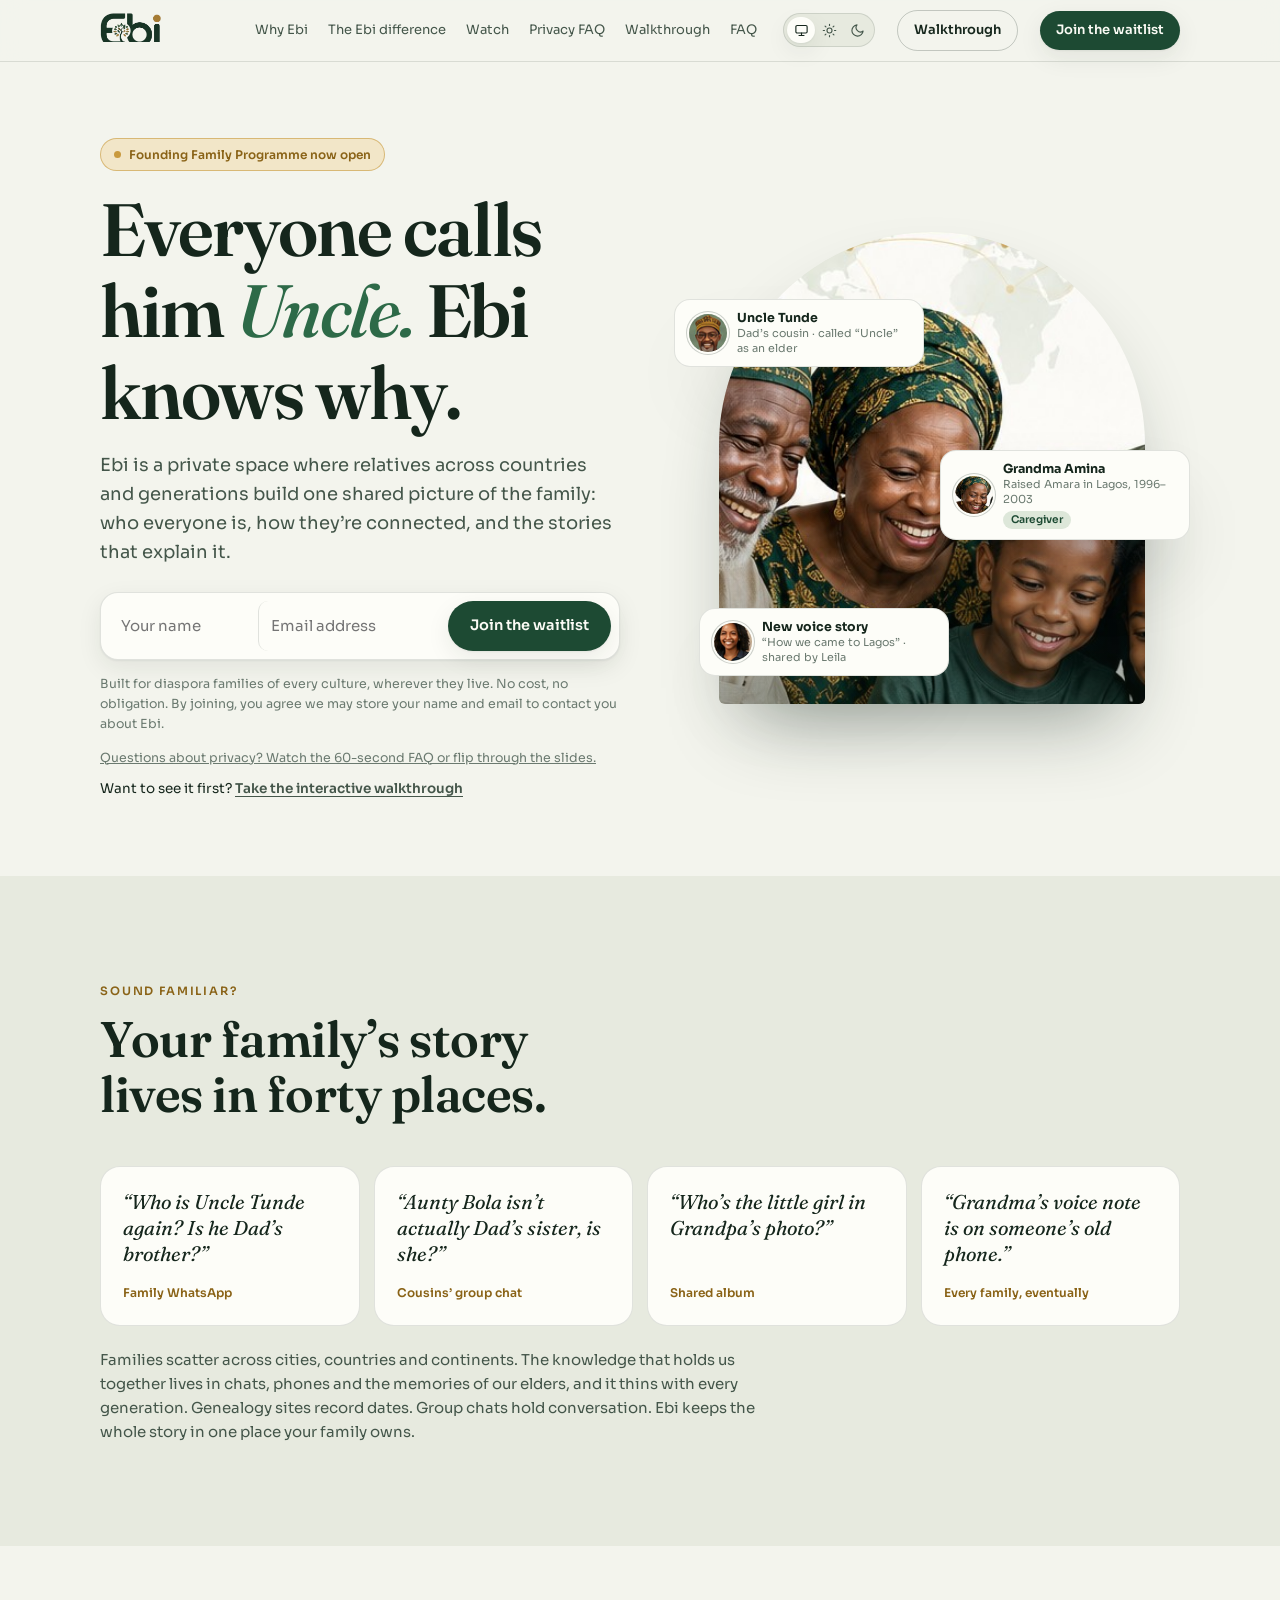
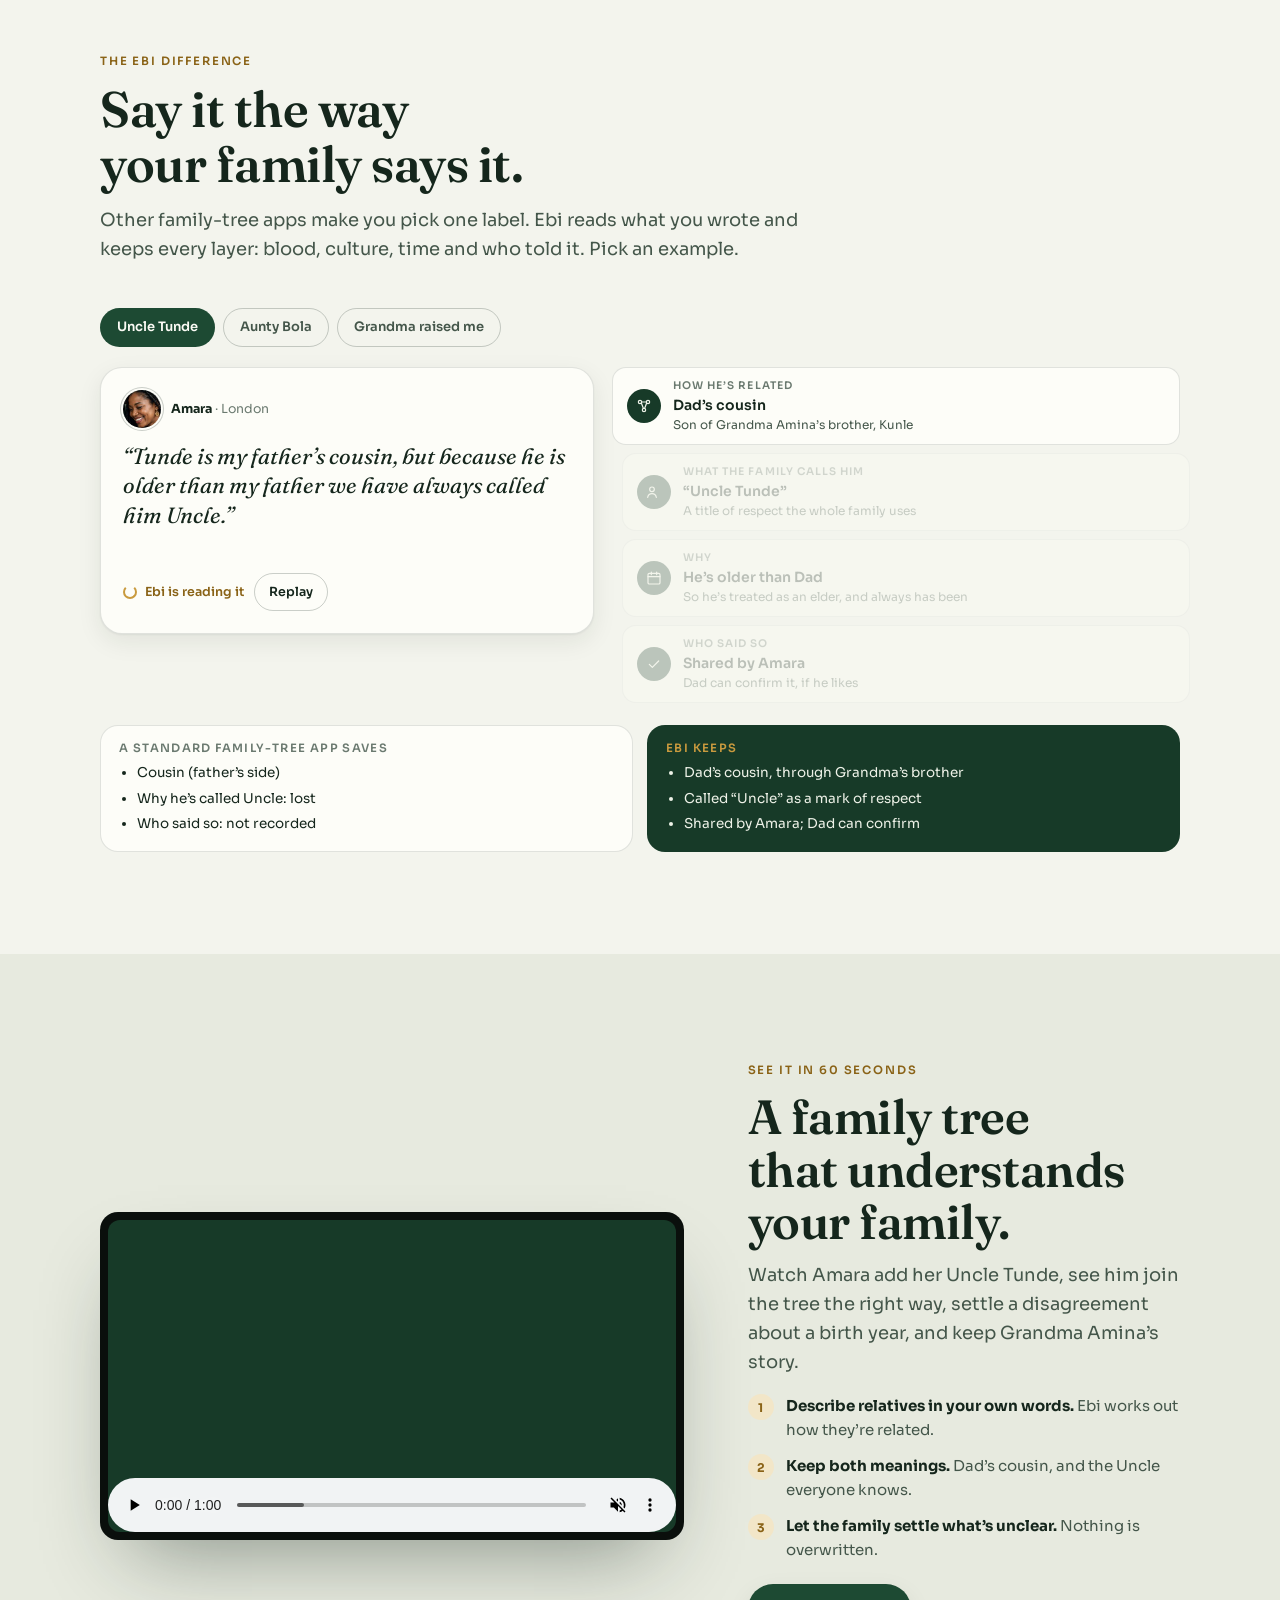
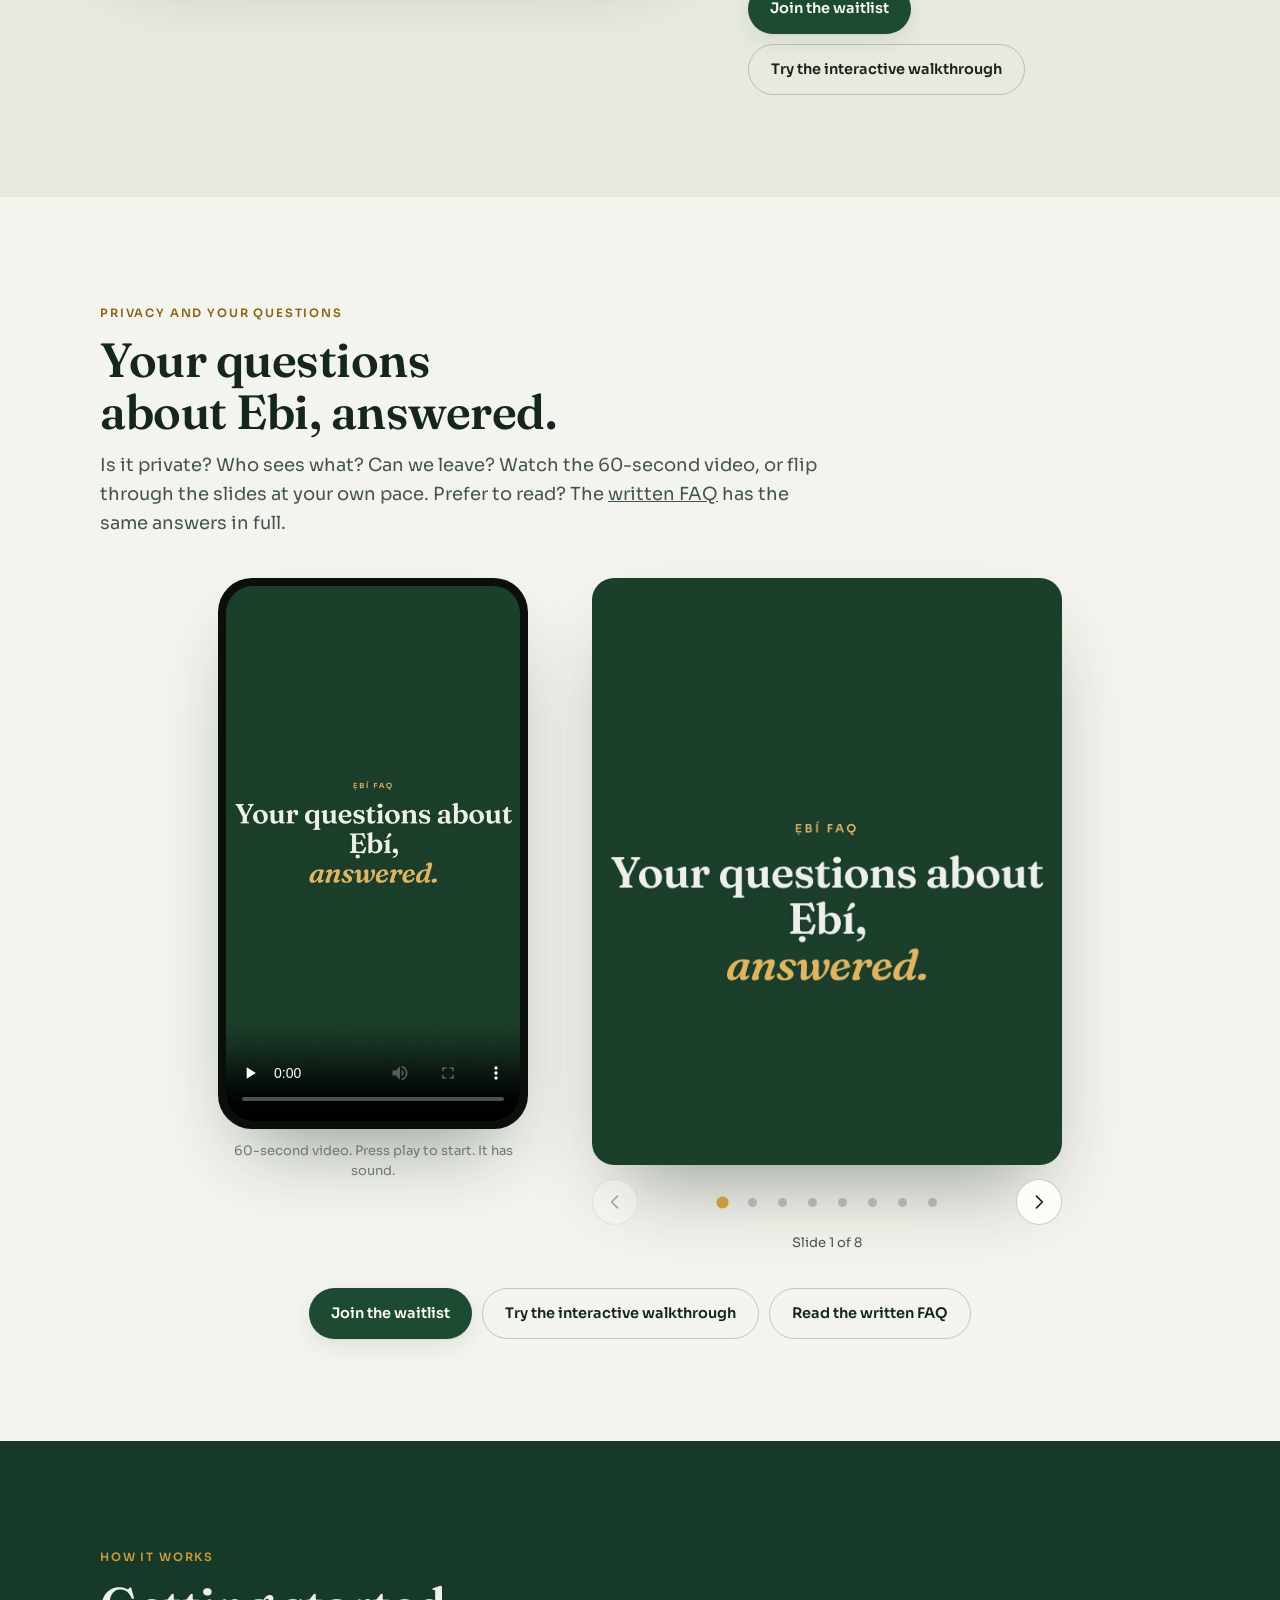
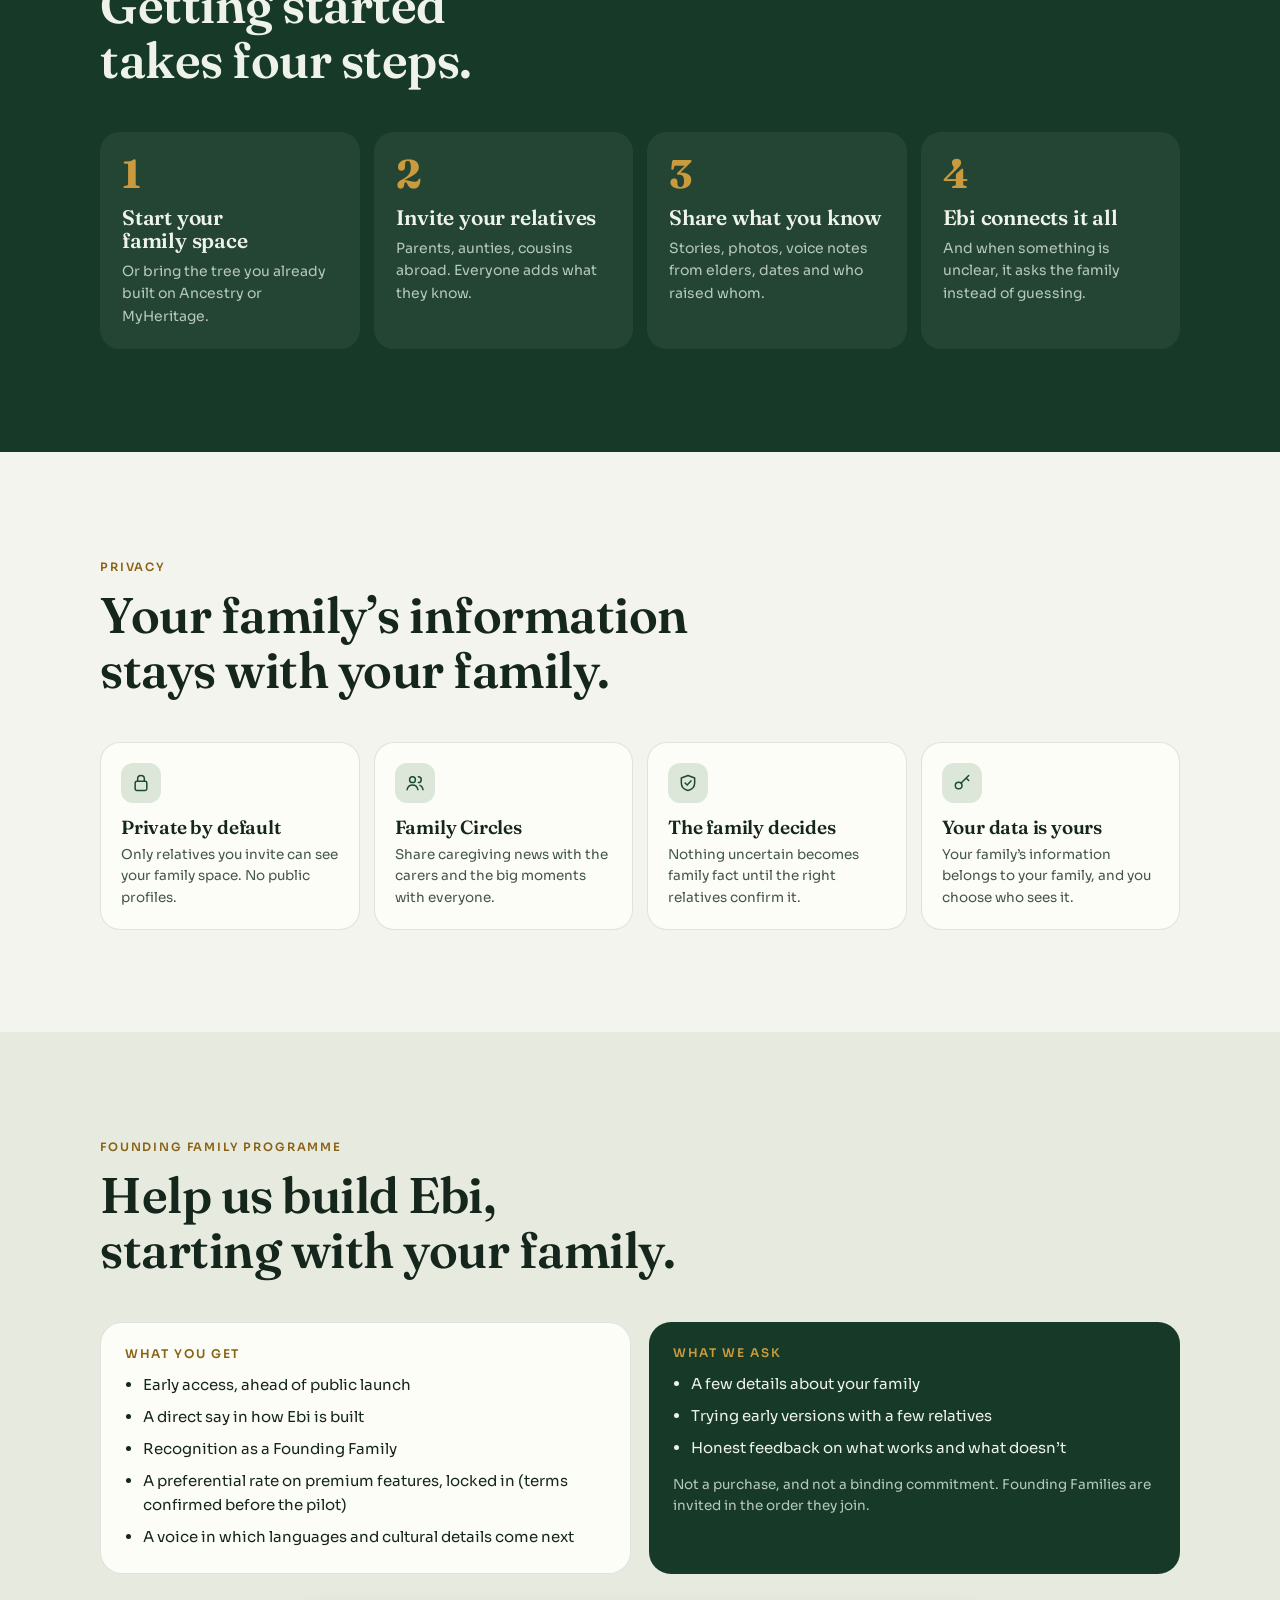
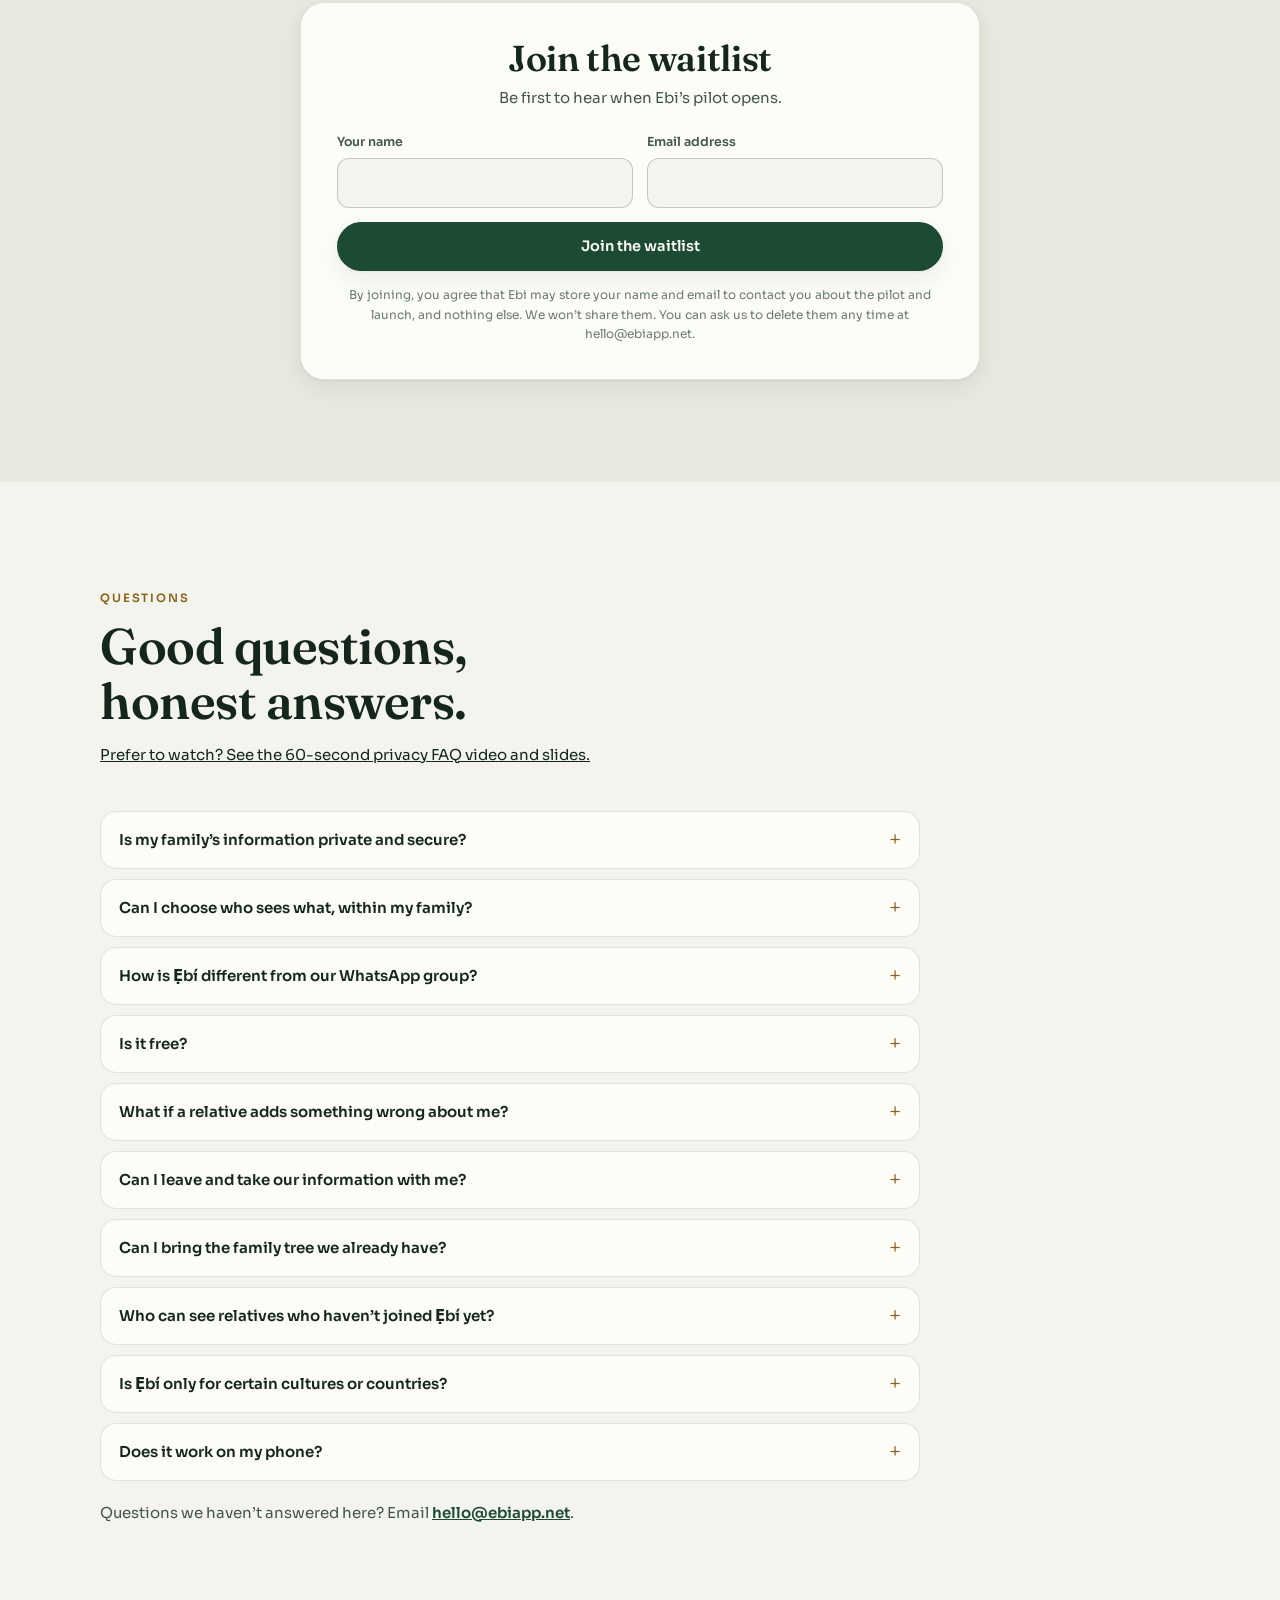
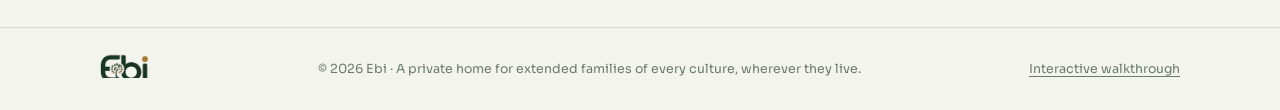
==== commit 9e37df56: "Replace FAQ with new pilot FAQ; retire old FAQ, keep culture and phone questions" ====
--- a/index.html
+++ b/index.html
@@ -238,6 +238,9 @@
 .faq summary::after{content:"+";font-family:var(--f-display);font-size:22px;line-height:1;color:var(--gold)}
 .faq details[open] summary::after{content:"−"}
 .faq details p{padding-bottom:16px;color:var(--ink-2);max-width:66ch}
+.faq details p + p{margin-top:-6px}
+.faq-more{margin-top:20px;color:var(--ink-2)}
+.faq-more a{color:var(--green);font-weight:600}
 
 footer{padding-block:26px;border-top:1px solid var(--line);font-size:12.5px;color:var(--ink-3)}
 footer .wrap{display:flex;justify-content:space-between;gap:12px;flex-wrap:wrap;align-items:center}
@@ -354,7 +357,7 @@
   <div class="wrap">
     <div class="sec-head"><span class="eyebrow">Privacy and your questions</span>
       <h2 id="faqx-title">Your questions about Ebi, answered.</h2>
-      <p>Is it private? Who sees what? Can we leave? Watch the 60-second video, or flip through the slides at your own pace. The answers are the same, and there is a text version below.</p></div>
+      <p>Is it private? Who sees what? Can we leave? Watch the 60-second video, or flip through the slides at your own pace. Prefer to read? The <a href="#faq">written FAQ</a> has the same answers in full.</p></div>
     <div class="faqx-grid">
       <figure>
         <div class="faqx-phone"><video controls playsinline preload="none" poster="faq/poster.jpg" aria-label="Ebi privacy FAQ, 60-second video"><source src="faq/ebi-faq-privacy.mp4" type="video/mp4">Your browser can’t play this video. Read the answers in the text version below.</video></div>
@@ -370,8 +373,7 @@
         <p class="faqx-count" aria-live="polite" hidden>Slide 1 of 8</p>
       </div>
     </div>
-    <details class="faqx-text"><summary>Read the same answers as text</summary><div class="faqx-qa"><div><h3>Is my family’s information private?</h3><p>Only the relatives you invite can see your family. It is invite only, not public and not searchable. No ads, and your data is never sold. The Ebi team doesn’t look at your family’s content unless you ask us to.</p></div><div><h3>Can I choose who sees what?</h3><p>Yes. You decide who sees each memory, photo and story. For example, Grandma’s jollof recipe can be shared with just Mum’s side of the family.</p></div><div><h3>What if someone adds something wrong about me?</h3><p>Nothing changes on your profile without your OK. A suggested change waits for your approval, and the history shows what changed and who approved it.</p></div><div><h3>Why not just use our WhatsApp group?</h3><p>WhatsApp is for talking. Ebi is for keeping. Group chats scroll away; Ebi keeps each memory on the right person. Keep your group chat and invite relatives to Ebi with a link.</p></div><div><h3>Can I leave and take our information?</h3><p>Yes. You can download or delete your data at any time. Deleting removes the memories, photos and recordings you added.</p></div><div><h3>Is it free?</h3><p>Free to start. Optional family plans later, for extra space and features.</p></div></div></details>
-    <div class="faqx-cta"><a class="btn btn-p" href="#waitlist">Join the waitlist</a><a class="btn btn-g" href="walkthrough.html">Try the interactive walkthrough</a></div>
+    <div class="faqx-cta"><a class="btn btn-p" href="#waitlist">Join the waitlist</a><a class="btn btn-g" href="walkthrough.html">Try the interactive walkthrough</a><a class="btn btn-g" href="#faq">Read the written FAQ</a></div>
   </div>
 </section>
 <section class="block deep">
@@ -436,14 +438,18 @@
   <div class="wrap">
     <div class="sec-head rv"><span class="eyebrow">Questions</span><h2>Good questions, honest answers.</h2><p style="margin-top:10px"><a href="#questions">Prefer to watch? See the 60-second privacy FAQ video and slides.</a></p></div>
     <div class="faq">
-      <details><summary>Will Ebi be free?</summary><p>You’ll be able to start for free. Optional premium family plans will add more. Founding Families get a preferential rate, and we’ll confirm the terms before the pilot opens.</p></details>
-      <details><summary>Who can see my family’s information?</summary><p>Only the relatives you invite. Family Circles let you decide which relatives see what, so caregiving updates can stay with the carers while the big moments go to everyone.</p></details>
-      <details><summary>We already have a family tree on Ancestry or MyHeritage.</summary><p>Bring it with you. Ebi imports standard family-tree files (GEDCOM), then adds what those tools leave out: what your family calls each other, who raised whom, and the stories behind the names.</p></details>
-      <details><summary>What if relatives remember things differently?</summary><p>Ebi keeps both accounts and asks the right relatives to confirm. One person’s version never silently overwrites another’s.</p></details>
-      <details><summary>When can we start?</summary><p>We’re building the first version now. The pilot opens in stages, and Founding Families are invited first, in the order they join.</p></details>
-      <details><summary>Is Ebi only for certain cultures or countries?</summary><p>No. Ebi is built for diaspora families of every culture, in the UK, the US, Canada and anywhere else in the world. Every family describes its relationships in its own way, and Ebi keeps your family’s own words and titles. Our first cultural modules cover Yoruba, Igbo and Hausa kinship, and we’ll add more in the order our Founding Families ask for them. Tell us about your family when you join.</p></details>
-      <details><summary>Does it work on my phone?</summary><p>Yes. Ebi works on phones and computers, so Grandma can use the tablet and cousins abroad can use their phones.</p></details>
-    </div>
+      <details><summary>Is my family’s information private and secure?</summary><p>Yes. Your family space is private and invite-only. Only the relatives you invite can see it, and it’s never public or searchable.</p><p>We don’t run ads, and we never sell your data. Ẹbí’s team doesn’t browse your family’s content.</p></details>
+      <details><summary>Can I choose who sees what, within my family?</summary><p>Yes. Every memory, photo, voice note and event can be shared with the whole family, with one side of it, or just with the people you pick.</p></details>
+      <details><summary>How is Ẹbí different from our WhatsApp group?</summary><p>Group chats are great for talking, but photos, stories and “who’s who” soon get buried.</p><p>Ẹbí keeps them on the right person’s profile. It shows how everyone is related, in your family’s own words, and keeps elders' stories in their own voices.</p><p>You don’t have to give up your group chat. Keep it, and invite relatives to Ẹbí with a link.</p></details>
+      <details><summary>Is it free?</summary><p>Ẹbí is free to start. Optional family plans will add extra storage and features later. Founding Families will hear about plans first.</p></details>
+      <details><summary>What if a relative adds something wrong about me?</summary><p>Nothing changes on your profile without your OK. Changes to your profile wait for your approval, and every edit is kept along with who made it.</p><p>When something new is added to the family, another relative checks it before it counts. If relatives remember things differently, Ẹbí keeps both versions until the family decides.</p></details>
+      <details><summary>Can I leave and take our information with me?</summary><p>Yes, at any time. You can download everything you’ve contributed, or delete your account along with the memories, photos and recordings you added.</p></details>
+      <details><summary>Can I bring the family tree we already have?</summary><p>Yes. Export a GEDCOM file from Ancestry, MyHeritage, FamilySearch or most other family tree apps, and import it into Ẹbí.</p></details>
+      <details><summary>Who can see relatives who haven’t joined Ẹbí yet?</summary><p>Only your family. People you add who haven’t joined yet are visible only inside your family space.</p><p>When they join, they take control of their own profile.</p></details>
+      <details><summary>Is Ẹbí only for certain cultures or countries?</summary><p>No. Ẹbí is built for diaspora families of every culture, in the UK, the US, Canada and anywhere else in the world. Every family describes its relationships in its own way, and Ẹbí keeps your family’s own words and titles. Our first cultural modules cover Yoruba, Igbo and Hausa kinship, and we’ll add more in the order our Founding Families ask for them. Tell us about your family when you join.</p></details>
+      <details><summary>Does it work on my phone?</summary><p>Yes. Ẹbí works on phones and computers, so Grandma can use the tablet and cousins abroad can use their phones.</p></details>
+    </div>
+    <p class="faq-more">Questions we haven’t answered here? Email <a href="mailto:hello@ebiapp.net">hello@ebiapp.net</a>.</p>
   </div>
 </section>
 
--- a/faq-media.css
+++ b/faq-media.css
@@ -34,15 +34,6 @@
 .faqx-dots button:hover::before{background:var(--ink-3)}
 .faqx-count{margin-top:8px;text-align:center;font-size:13px;color:var(--ink-2)}
 
-/* text version */
-.faqx-text{max-width:760px;margin:clamp(28px,4vw,44px) auto 0;border:1px solid var(--line);border-radius:14px;background:var(--surface)}
-.faqx-text summary{cursor:pointer;padding:16px 20px;font-weight:600;list-style:none;display:flex;justify-content:space-between;gap:12px;align-items:center}
-.faqx-text summary::-webkit-details-marker{display:none}
-.faqx-text summary::after{content:"+";font-size:20px;line-height:1;color:var(--gold)}
-.faqx-text[open] summary::after{content:"\2212"}
-.faqx-text .faqx-qa{padding:0 20px 20px;display:grid;gap:16px}
-.faqx-text h3{font-family:var(--f-ui);font-size:15px;font-weight:600;letter-spacing:0;margin:0 0 4px;color:var(--ink)}
-.faqx-text p{margin:0;font-size:14.5px;color:var(--ink-2)}
 .faqx-cta{display:flex;flex-wrap:wrap;gap:10px;justify-content:center;margin-top:clamp(24px,3vw,34px)}
 
 @media (max-width:820px){
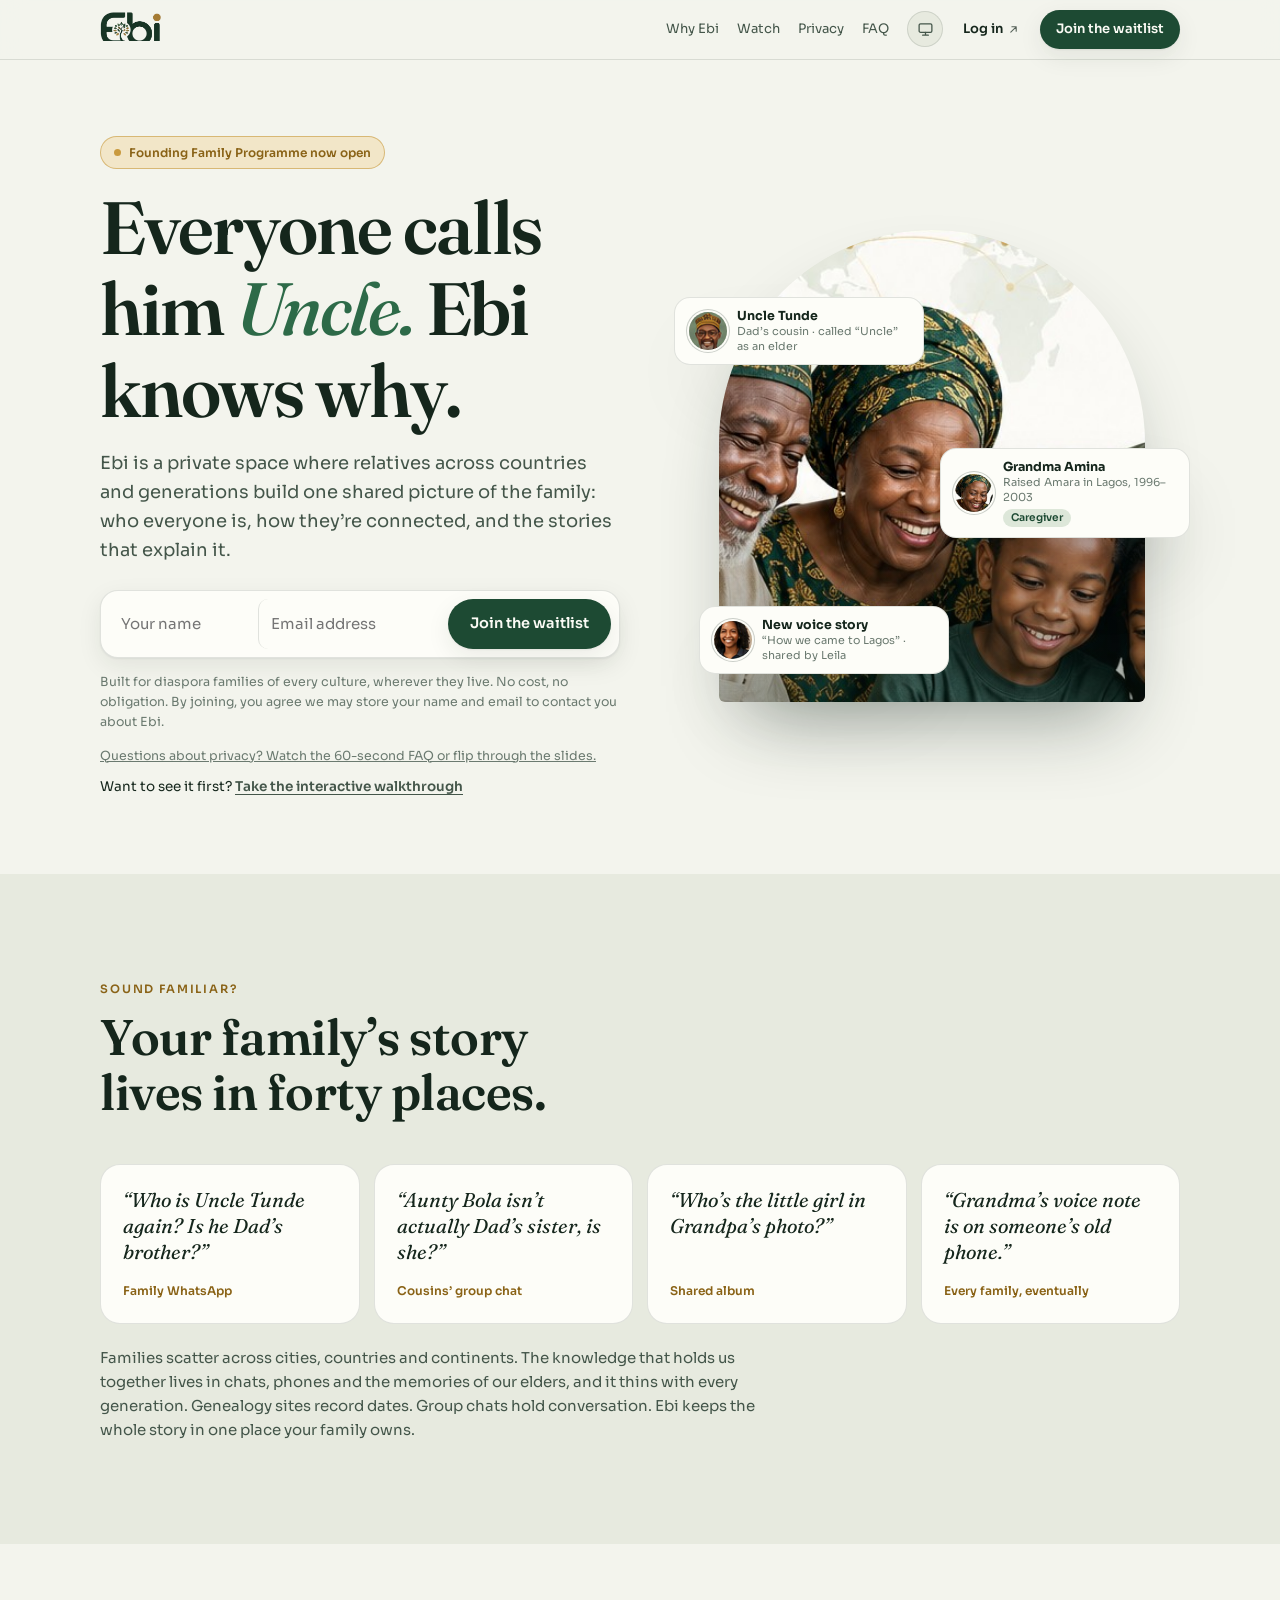
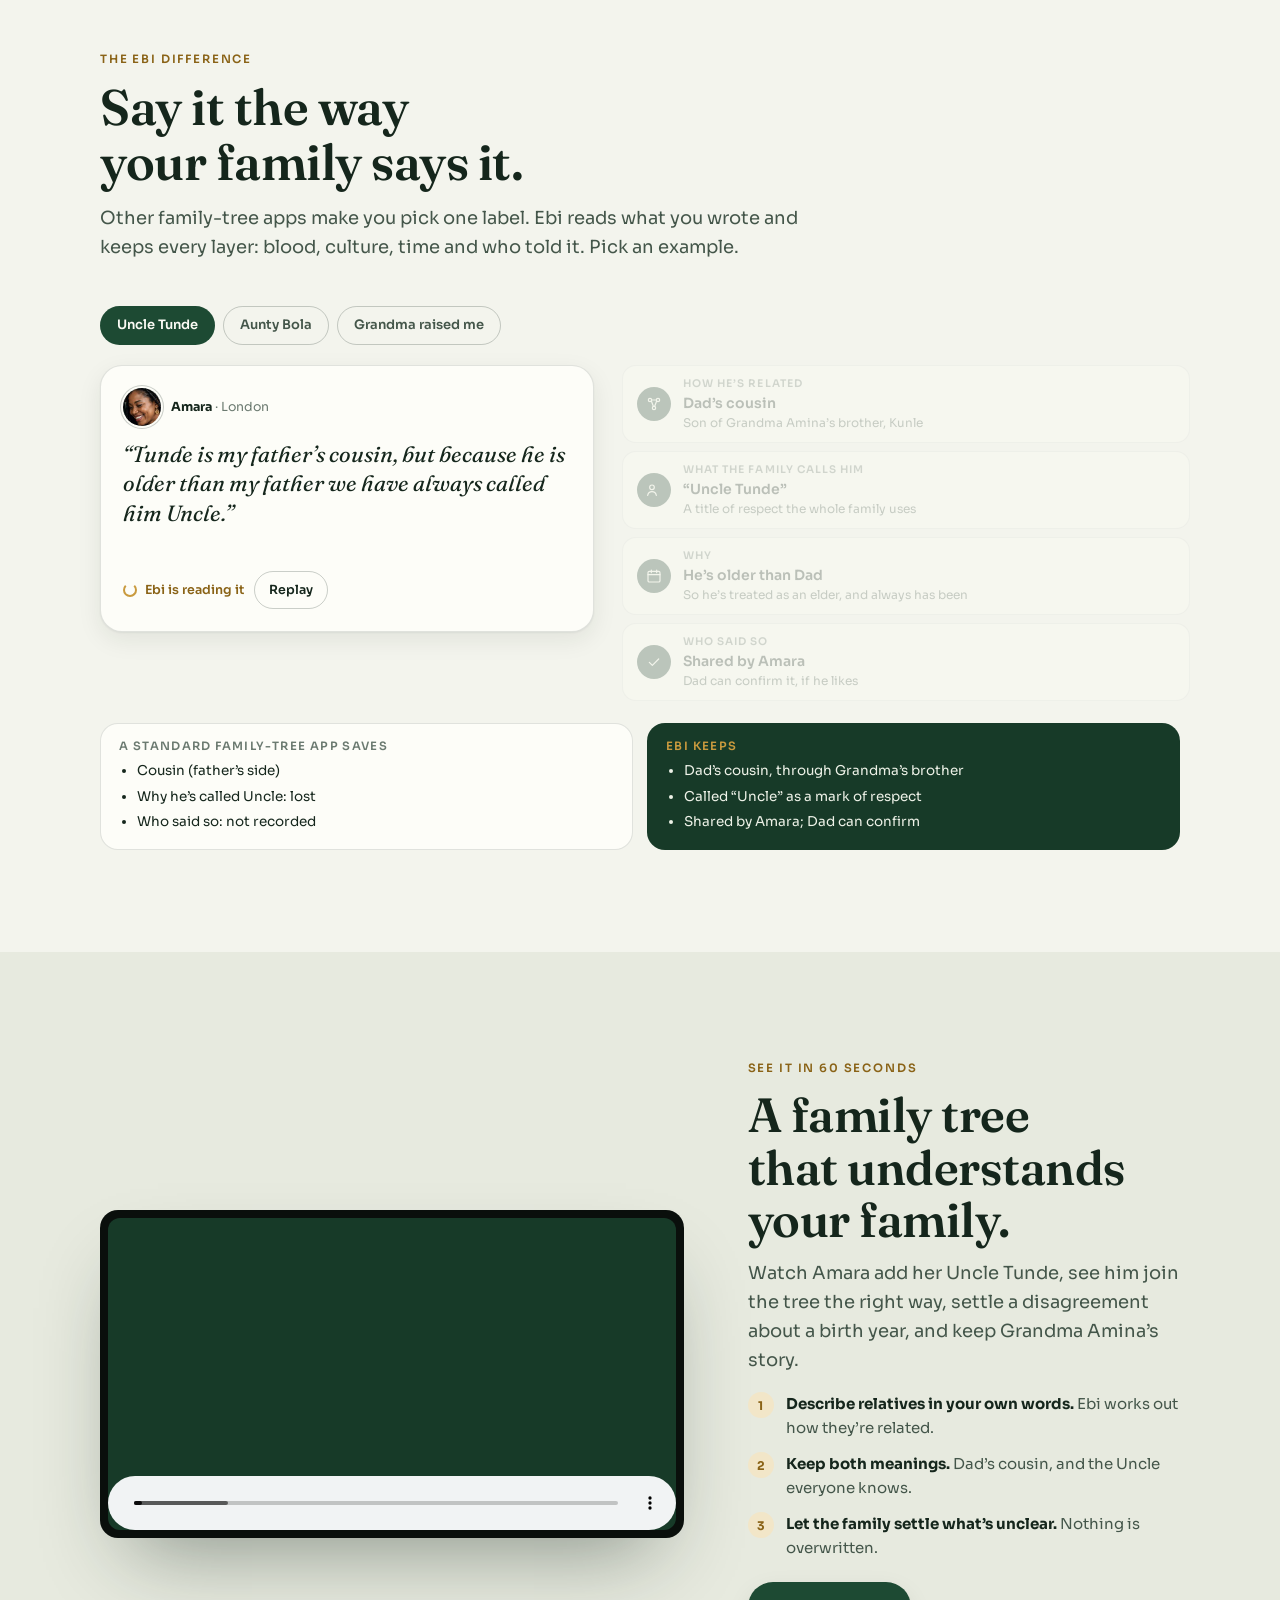
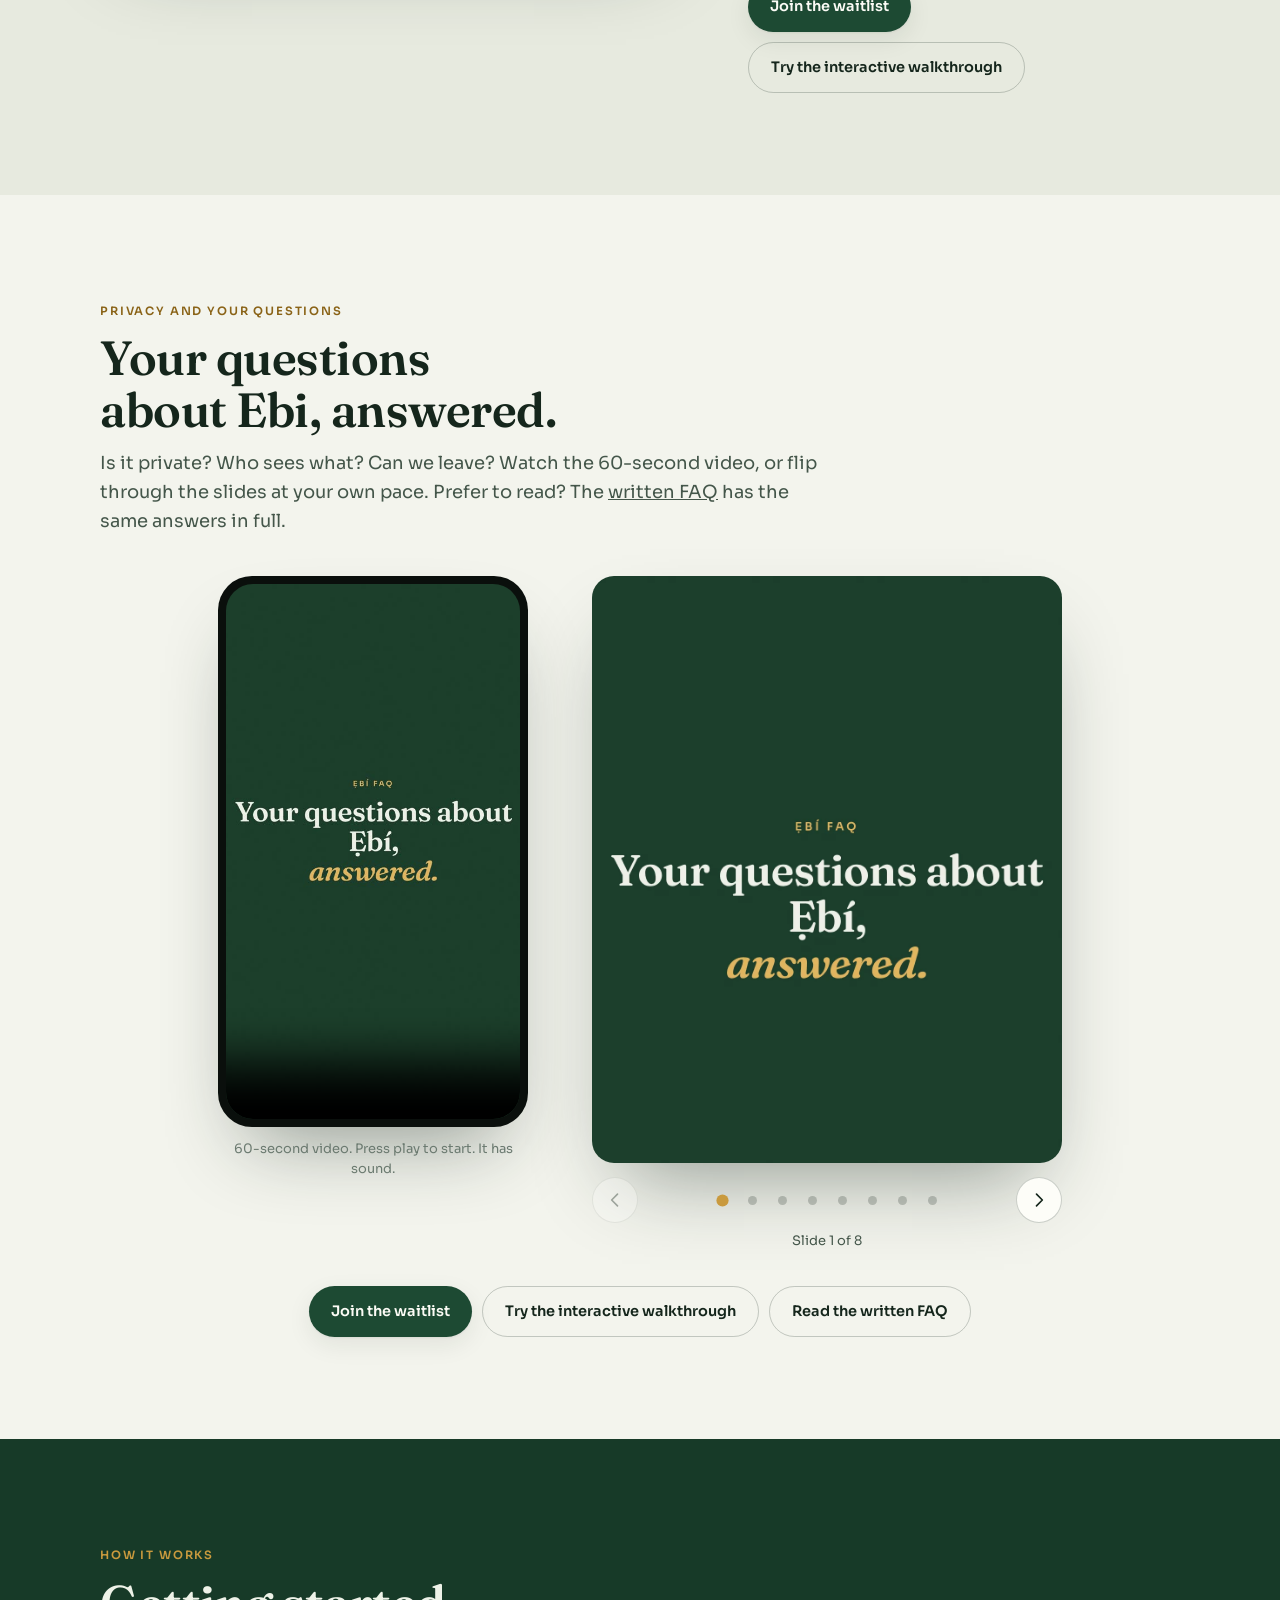
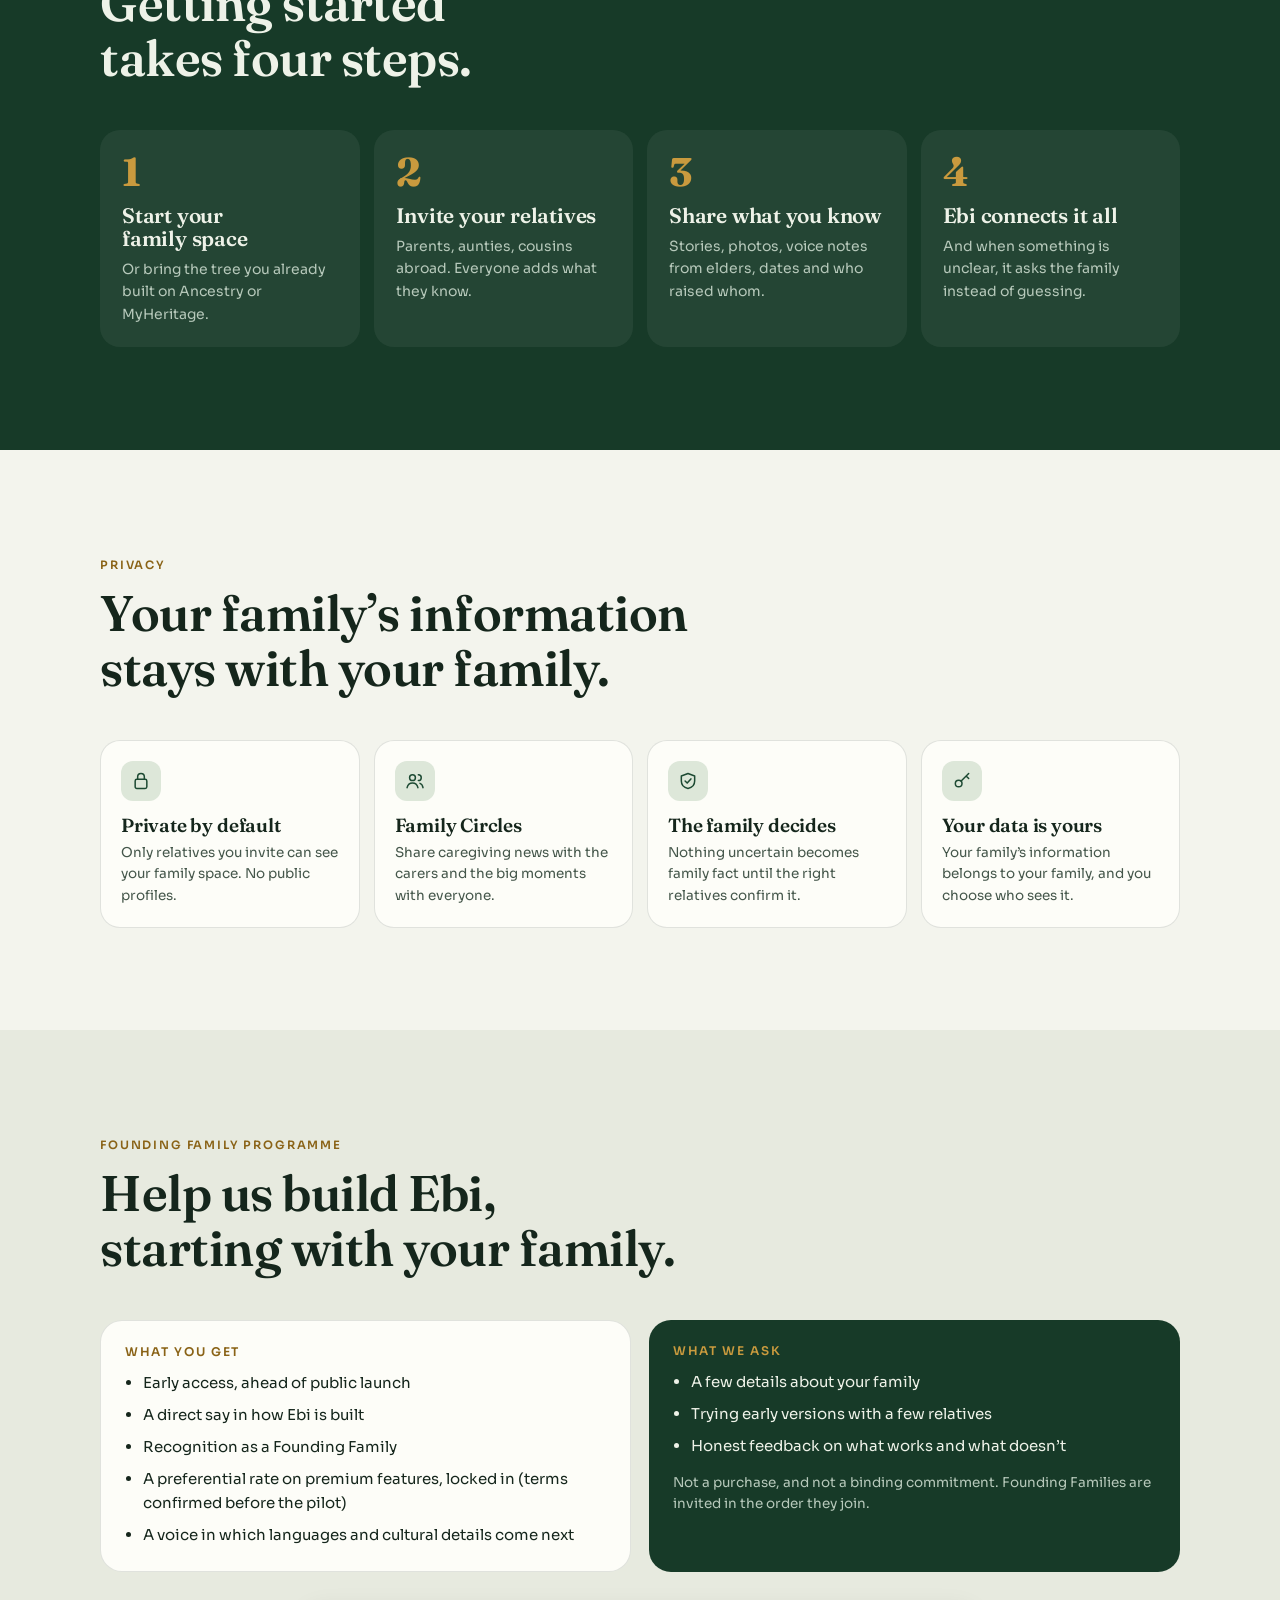
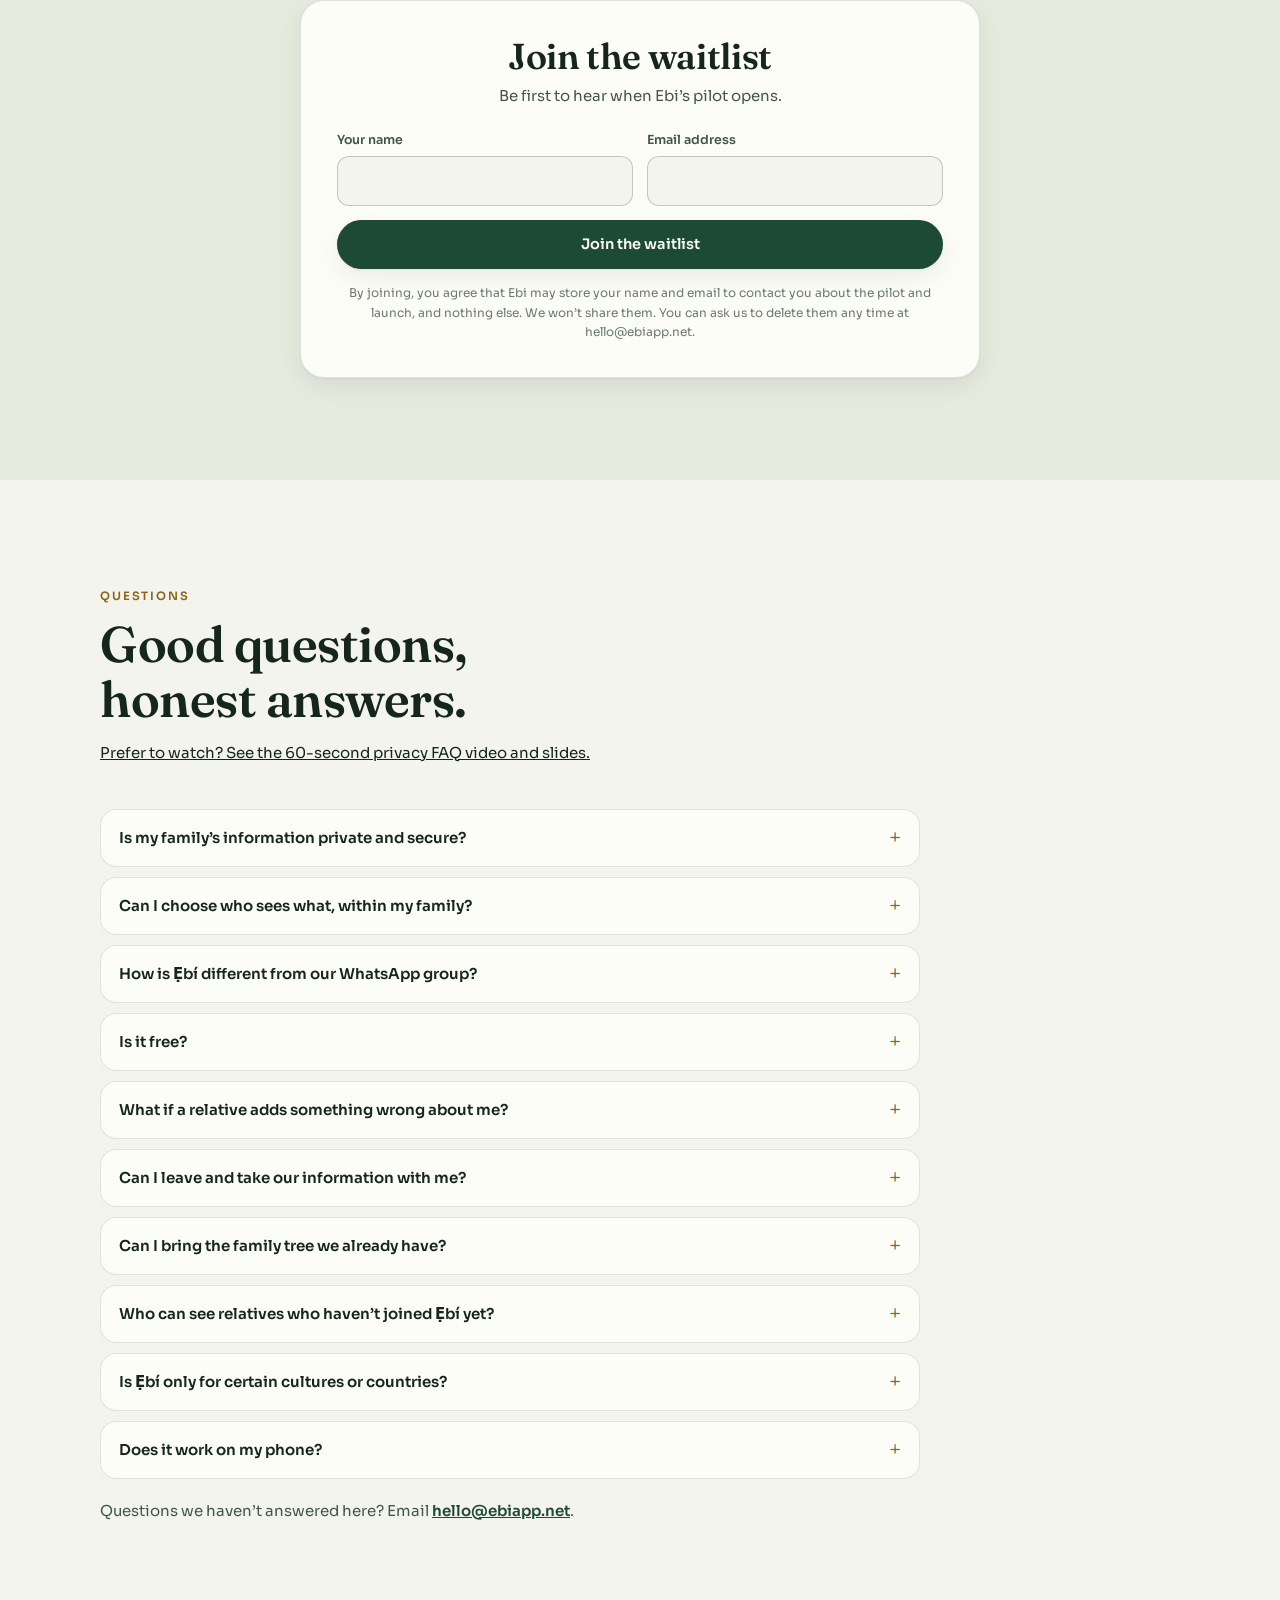
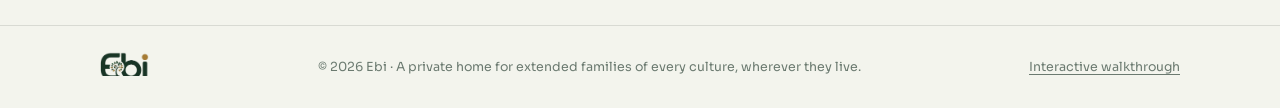
==== commit 22966e0b: "Top bar: add Log in link to ebi.ebiapp.net, fewer links, single theme button" ====
--- a/index.html
+++ b/index.html
@@ -38,12 +38,14 @@
   --btn:#8fcca6; --on-btn:#0d1510; --ok:#7fd0a0; --ok-soft:#173222; --red:#e58a6b; --red-soft:#3a2119;
   --shadow:0 1px 2px rgba(0,0,0,.3),0 8px 24px rgba(0,0,0,.35); --shadow-lg:0 40px 80px -30px rgba(0,0,0,.8);
   --logo-l:none; --logo-d:inline-block; color-scheme:dark;}
-/* theme switcher: System / Light / Dark */
-.theme{display:inline-flex;background:var(--bg-2);border-radius:999px;padding:3px;border:1px solid var(--line);flex:none}
-.theme button{border:0;background:transparent;border-radius:999px;width:28px;height:26px;display:grid;place-items:center;color:var(--ink-2);cursor:pointer;padding:0}
-.theme button svg{width:15px;height:15px;fill:none;stroke:currentColor;stroke-width:1.8;stroke-linecap:round;stroke-linejoin:round}
-.theme button:hover{color:var(--ink)}
-.theme button[aria-pressed="true"]{background:var(--surface);color:var(--ink);box-shadow:var(--shadow)}
+/* theme button (cycles System / Light / Dark) and login link */
+.themebtn{width:36px;height:36px;border-radius:50%;border:1px solid var(--line);background:var(--bg-2);color:var(--ink-2);display:grid;place-items:center;cursor:pointer;padding:0;flex:none;transition:background .15s,color .15s}
+.themebtn svg{width:17px;height:17px;fill:none;stroke:currentColor;stroke-width:1.8;stroke-linecap:round;stroke-linejoin:round}
+.themebtn:hover{color:var(--ink);background:var(--surface)}
+.loginlink{display:inline-flex;align-items:center;gap:4px;color:var(--ink);font-weight:600;font-size:13px;text-decoration:none;padding:9px 6px;border-radius:8px;white-space:nowrap}
+.loginlink svg{width:13px;height:13px;fill:none;stroke:currentColor;stroke-width:2;stroke-linecap:round;stroke-linejoin:round;opacity:.7}
+.loginlink:hover{color:var(--green)}
+.loginlink:hover svg{opacity:1}
 *,*::before,*::after{box-sizing:border-box}
 [hidden]{display:none!important}
 html{scroll-behavior:smooth}
@@ -81,10 +83,11 @@
 .top nav a{color:var(--ink-2);text-decoration:none}
 .top nav a:hover{color:var(--ink)}
 .top .btn{padding:9px 16px;font-size:13px}
-@media (max-width:820px){.top nav{display:none}.top .btn{margin-left:0}.top .theme{margin-left:auto}}
+@media (max-width:820px){.top nav{display:none}.top .btn{margin-left:0}.top .themebtn{margin-left:auto}}
 .top nav{margin-right:4px}
-.top .wt-s{display:none}
-@media (max-width:560px){.top .wt-l{display:none}.top .wt-s{display:inline}.top .wrap{gap:10px}}
+.top .wrap{gap:14px}
+.top nav{gap:18px}
+@media (max-width:560px){.top .wrap{gap:8px}.themebtn{width:32px;height:32px}.loginlink{padding:9px 4px}}
 .link-wt{font-size:13.5px;margin-top:10px}.link-wt a{color:var(--ink-2);font-weight:600;text-decoration:underline;text-underline-offset:3px}.link-wt a:hover{color:var(--ink)}
 footer a{color:inherit;text-decoration:underline;text-underline-offset:3px}
 
@@ -258,23 +261,36 @@
 <header class="top">
   <div class="wrap">
     <a class="brand" href="#top" aria-label="Ebi home"><img class="logo-l" src="[data-uri]" alt="Ebi"><img class="logo-d" src="[data-uri]" alt="Ebi"></a>
-    <nav aria-label="Sections"><a href="#familiar">Why Ebi</a><a href="#yourway">The Ebi difference</a><a href="#watch">Watch</a><a href="#questions">Privacy FAQ</a><a href="walkthrough.html">Walkthrough</a><a href="#faq">FAQ</a></nav>
-    <div class="theme" role="group" aria-label="Colour theme">
-    <button type="button" data-theme-set="system" aria-pressed="true" aria-label="Match my device" title="Match my device"><svg viewBox="0 0 24 24" aria-hidden="true"><rect x="3" y="4" width="18" height="12" rx="2"/><path d="M8 20h8M12 16v4"/></svg></button>
-    <button type="button" data-theme-set="light" aria-pressed="false" aria-label="Light theme" title="Light"><svg viewBox="0 0 24 24" aria-hidden="true"><circle cx="12" cy="12" r="4"/><path d="M12 2v2M12 20v2M4.9 4.9l1.4 1.4M17.7 17.7l1.4 1.4M2 12h2M20 12h2M4.9 19.1l1.4-1.4M17.7 6.3l1.4-1.4"/></svg></button>
-    <button type="button" data-theme-set="dark" aria-pressed="false" aria-label="Dark theme" title="Dark"><svg viewBox="0 0 24 24" aria-hidden="true"><path d="M21 12.8A9 9 0 1 1 11.2 3a7 7 0 0 0 9.8 9.8z"/></svg></button>
-    </div>
-    <a class="btn btn-g" href="walkthrough.html"><span class="wt-l">Walkthrough</span><span class="wt-s">Tour</span></a>
+    <nav aria-label="Sections"><a href="#familiar">Why Ebi</a><a href="#watch">Watch</a><a href="#questions">Privacy</a><a href="#faq">FAQ</a></nav>
+    <button type="button" class="themebtn" id="themeBtn" aria-label="Colour theme: match my device. Switch to light" title="Colour theme"><svg viewBox="0 0 24 24" aria-hidden="true"><rect x="3" y="4" width="18" height="12" rx="2"/><path d="M8 20h8M12 16v4"/></svg></button>
+    <a class="loginlink" href="https://ebi.ebiapp.net">Log in<svg viewBox="0 0 24 24" aria-hidden="true"><path d="M7 17L17 7M9 7h8v8"/></svg></a>
     <a class="btn btn-p" href="#waitlist">Join the waitlist</a>
   </div>
 </header>
 <script>
 (function(){
-var KEY='ebi-theme', root=document.documentElement, btns=[].slice.call(document.querySelectorAll('[data-theme-set]'));
+var KEY='ebi-theme', root=document.documentElement, btn=document.getElementById('themeBtn');
+var ORDER=['system','light','dark'];
+var NAME={system:'match my device',light:'light',dark:'dark'};
+var ICON={
+ system:'<rect x="3" y="4" width="18" height="12" rx="2"/><path d="M8 20h8M12 16v4"/>',
+ light:'<circle cx="12" cy="12" r="4"/><path d="M12 2v2M12 20v2M4.9 4.9l1.4 1.4M17.7 17.7l1.4 1.4M2 12h2M20 12h2M4.9 19.1l1.4-1.4M17.7 6.3l1.4-1.4"/>',
+ dark:'<path d="M21 12.8A9 9 0 1 1 11.2 3a7 7 0 0 0 9.8 9.8z"/>'};
+var cur='system';
 function saved(){ try{ var t=localStorage.getItem(KEY); return (t==='light'||t==='dark')?t:'system'; }catch(e){ return 'system'; } }
-function apply(m){ if(m==='light'||m==='dark') root.setAttribute('data-theme',m); else root.removeAttribute('data-theme');
-  btns.forEach(function(b){ b.setAttribute('aria-pressed', String(b.getAttribute('data-theme-set')===m)); }); }
-btns.forEach(function(b){ b.addEventListener('click',function(){ var m=b.getAttribute('data-theme-set'); try{ if(m==='system') localStorage.removeItem(KEY); else localStorage.setItem(KEY,m); }catch(e){} apply(m); }); });
+function apply(m){
+  cur=m;
+  if(m==='light'||m==='dark') root.setAttribute('data-theme',m); else root.removeAttribute('data-theme');
+  var nx=ORDER[(ORDER.indexOf(m)+1)%ORDER.length];
+  btn.innerHTML='<svg viewBox="0 0 24 24" aria-hidden="true">'+ICON[m]+'</svg>';
+  btn.setAttribute('aria-label','Colour theme: '+NAME[m]+'. Switch to '+NAME[nx]);
+  btn.title='Colour theme: '+NAME[m]+' (click for '+NAME[nx]+')';
+}
+btn.addEventListener('click',function(){
+  var nx=ORDER[(ORDER.indexOf(cur)+1)%ORDER.length];
+  try{ if(nx==='system') localStorage.removeItem(KEY); else localStorage.setItem(KEY,nx); }catch(e){}
+  apply(nx);
+});
 apply(saved());
 })();
 </script>
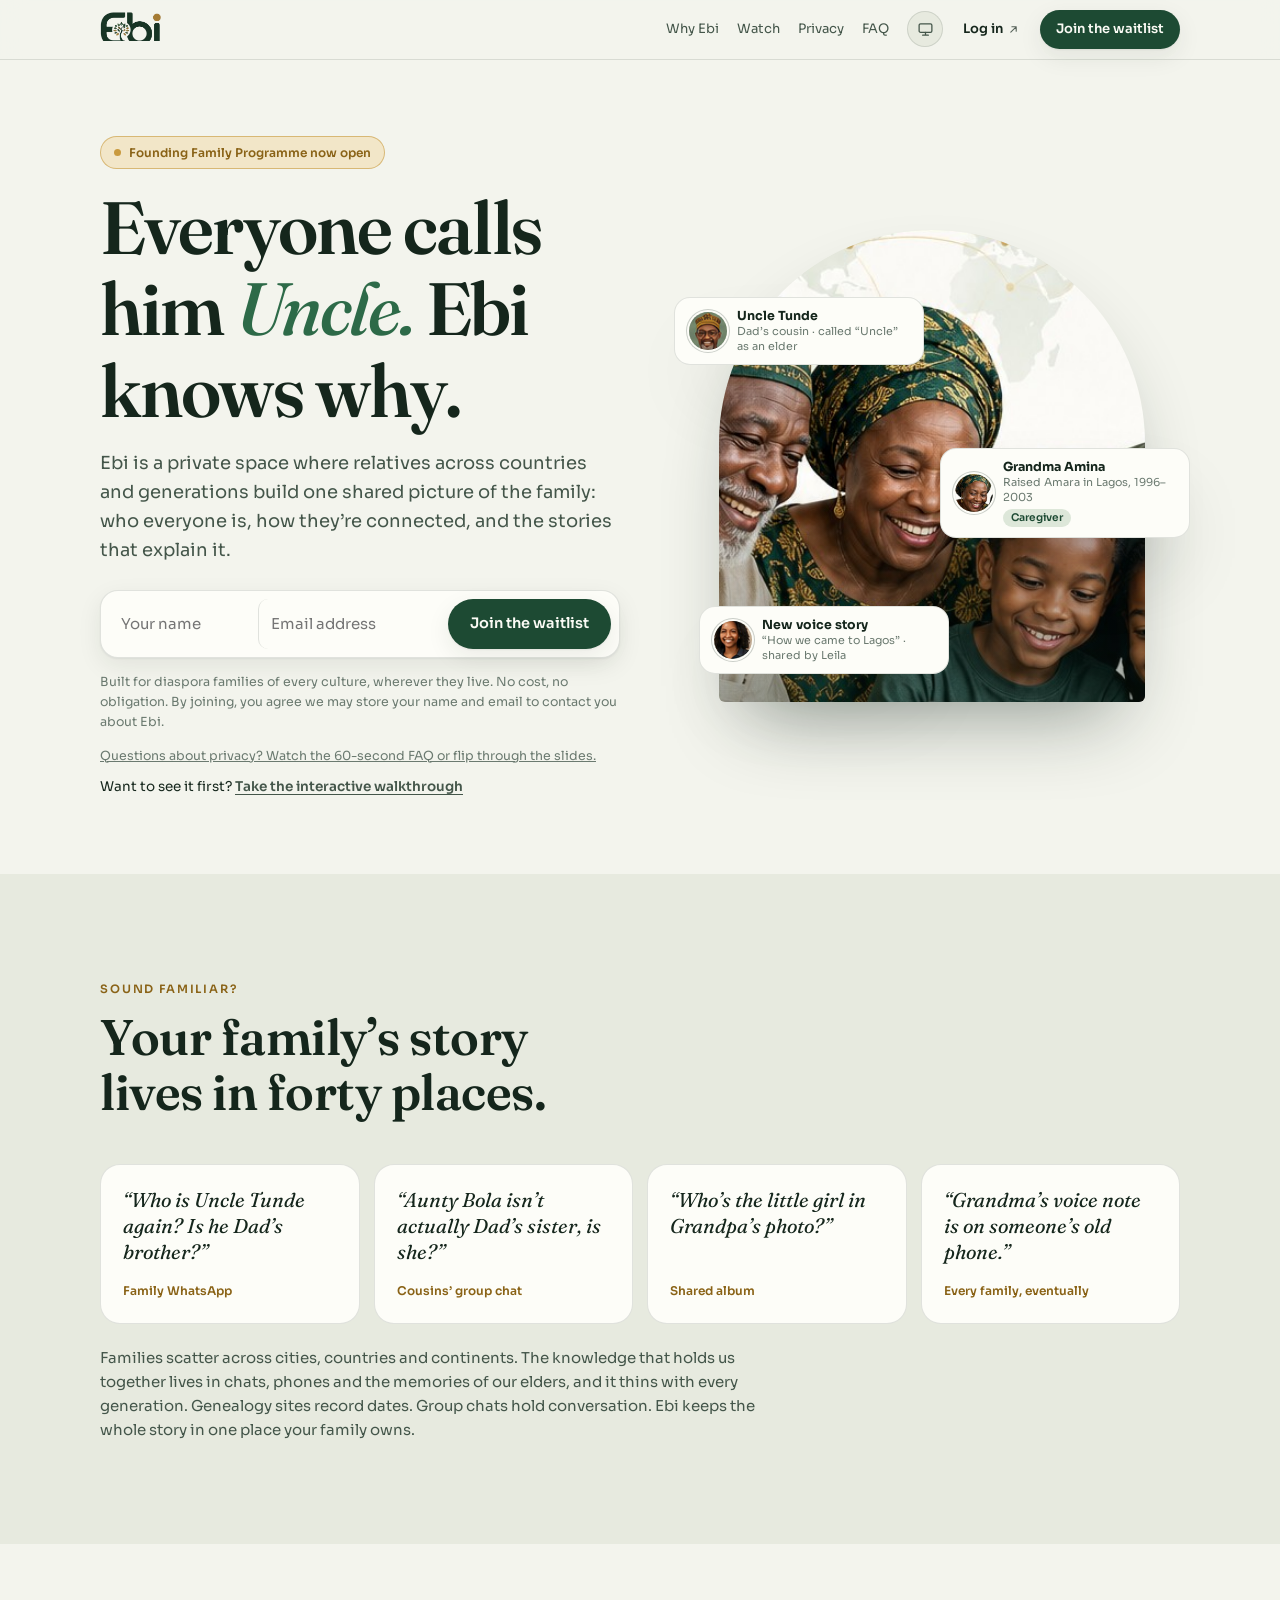
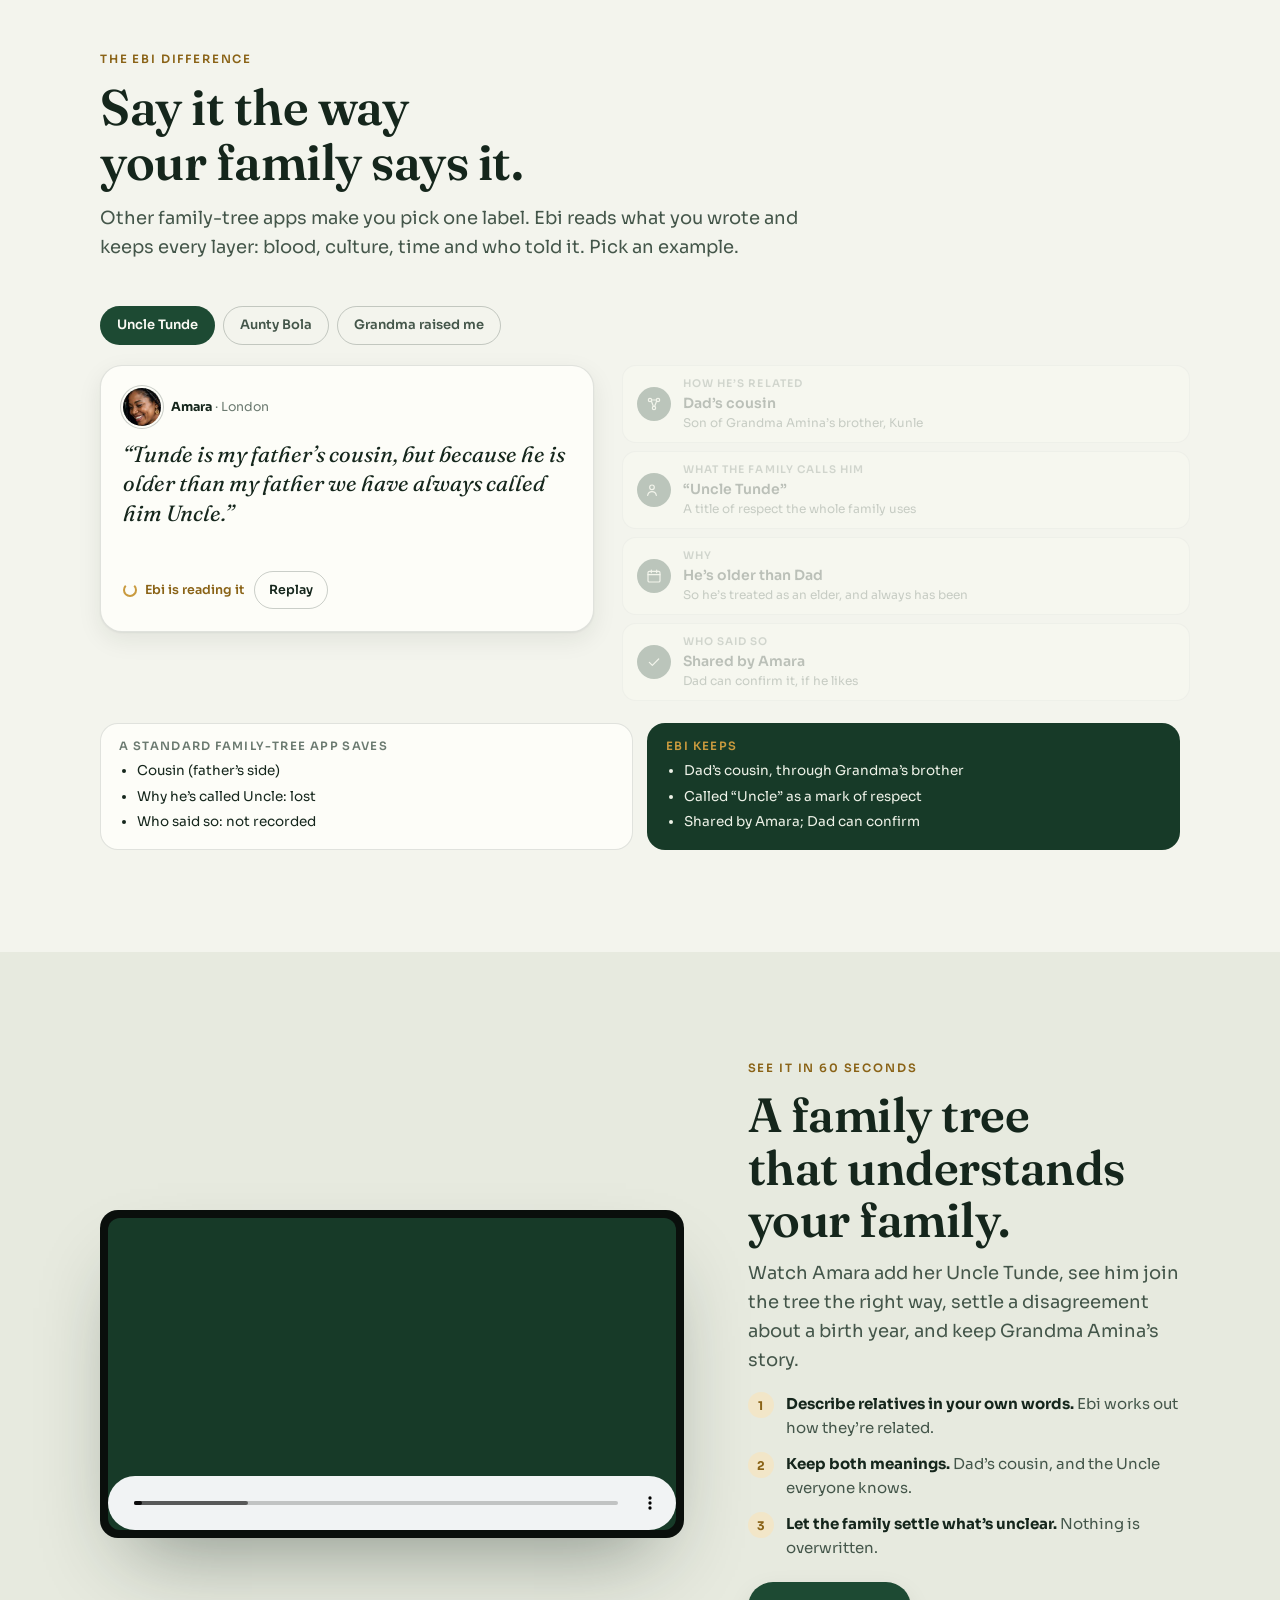
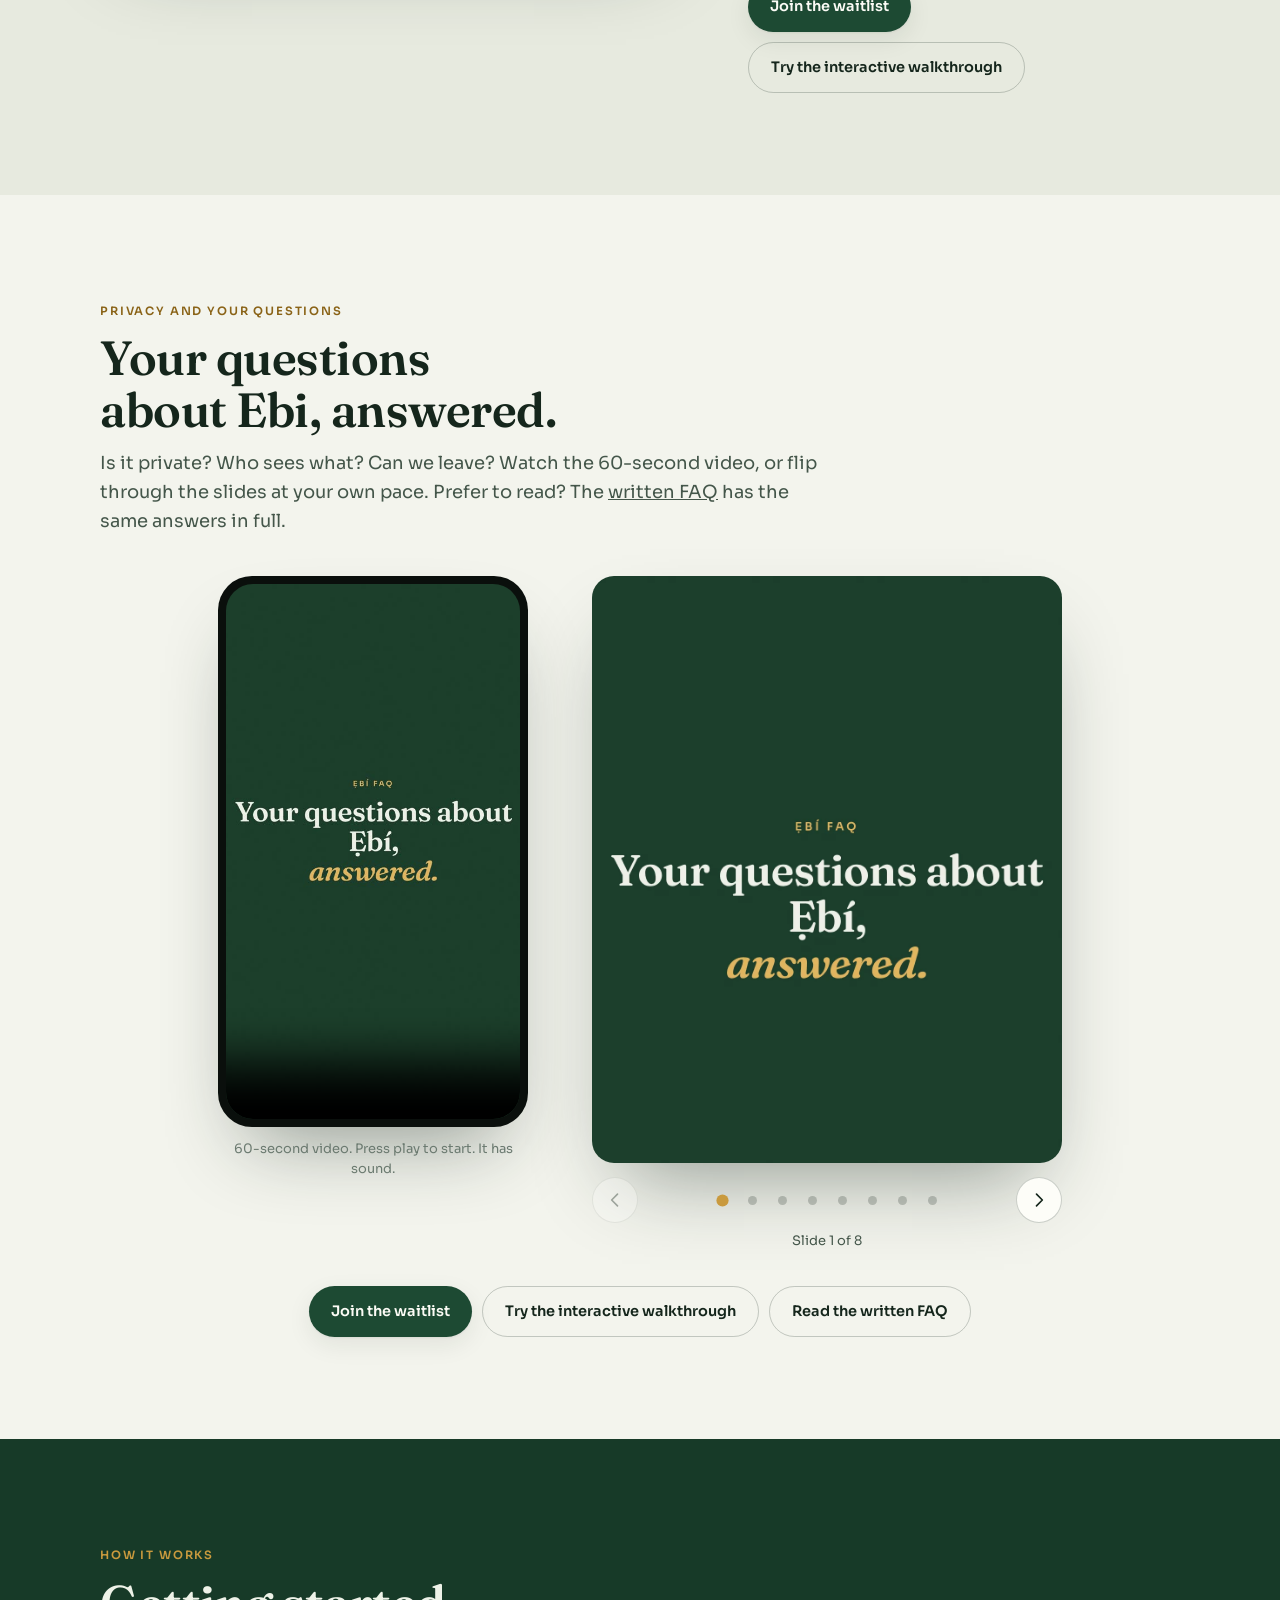
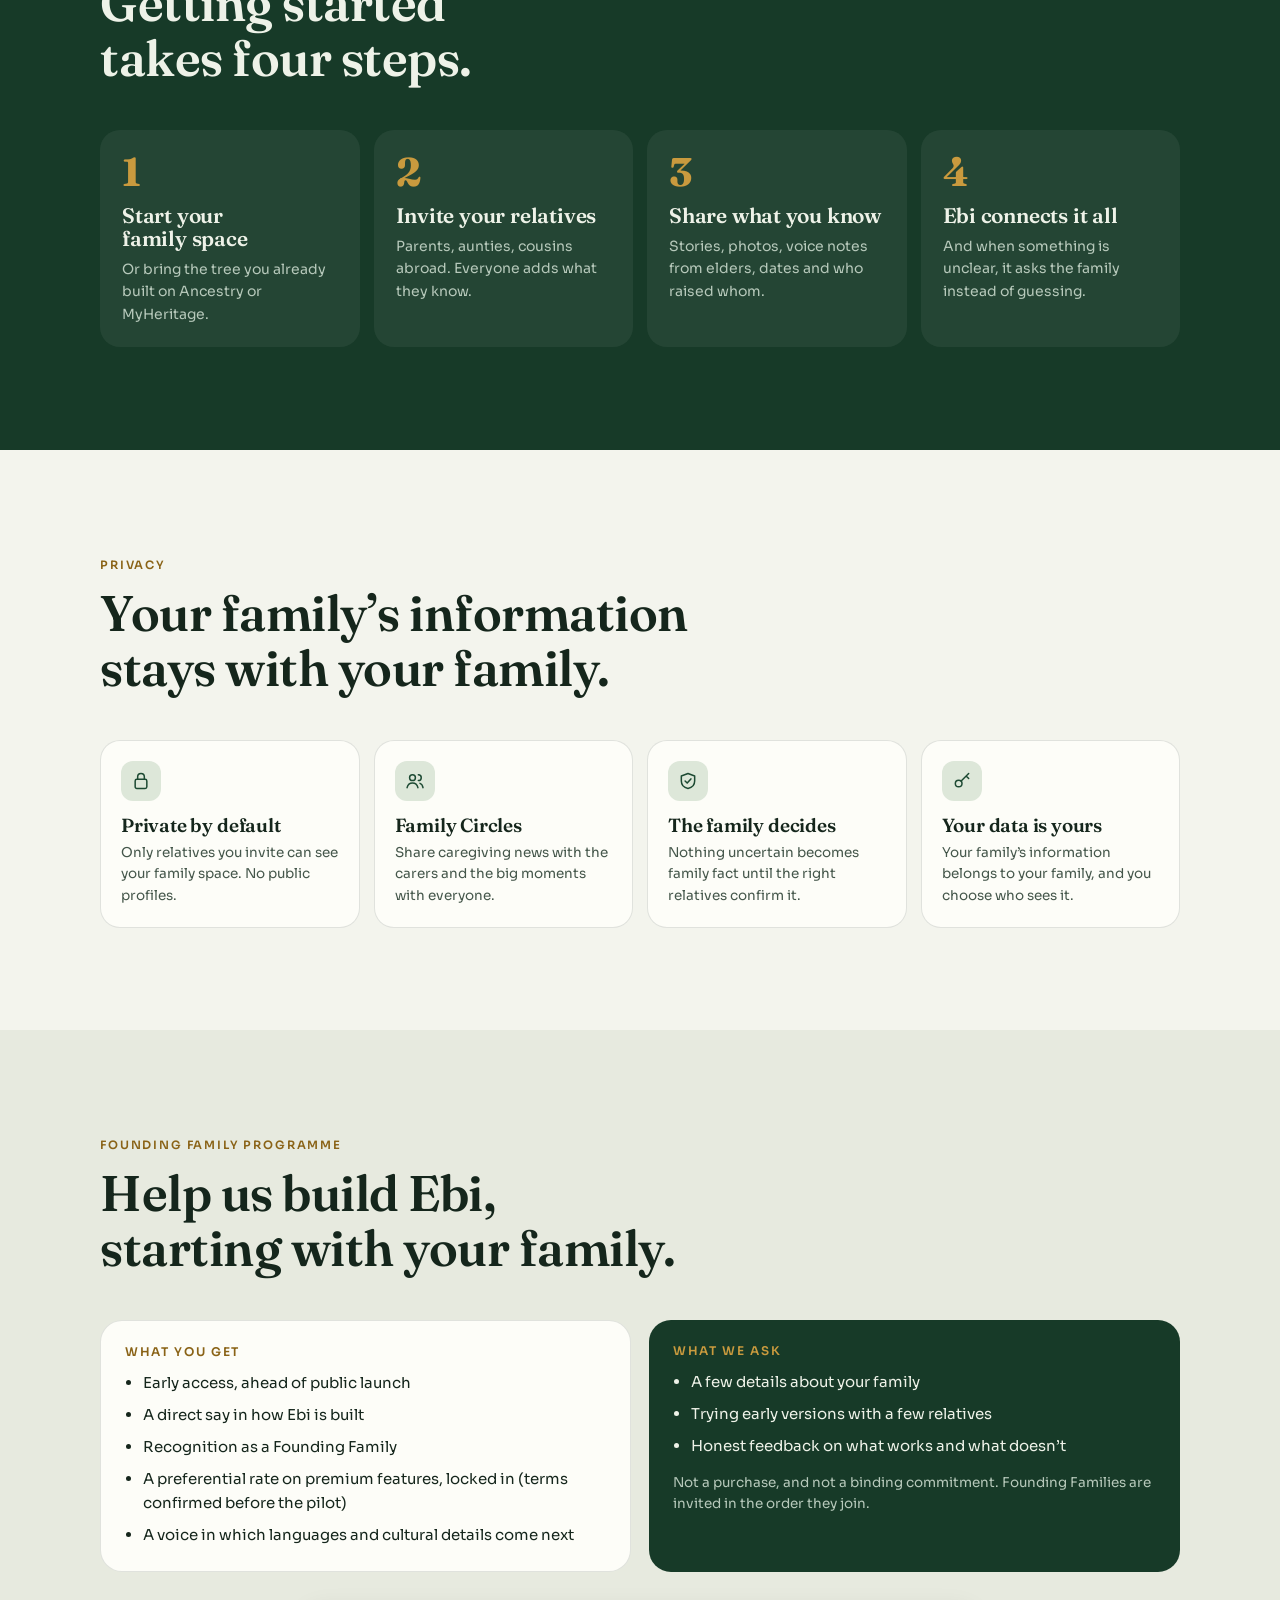
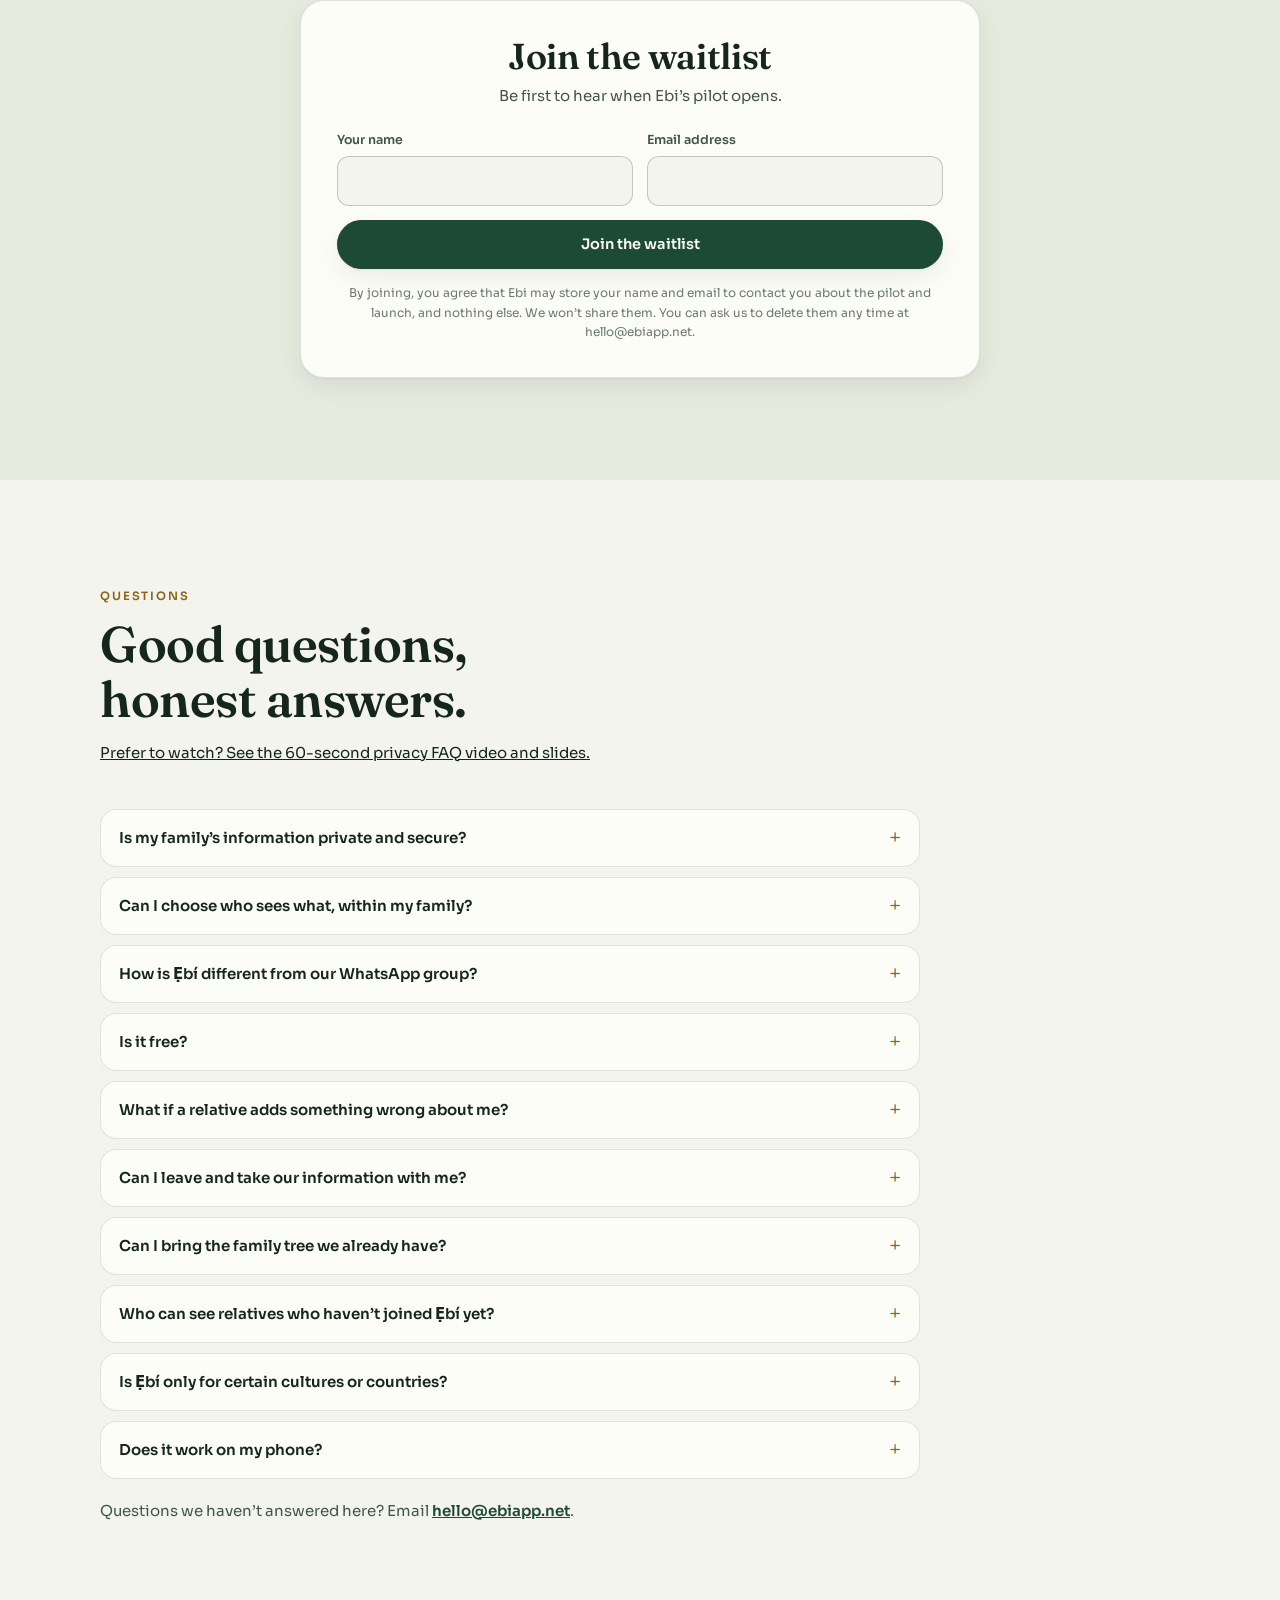
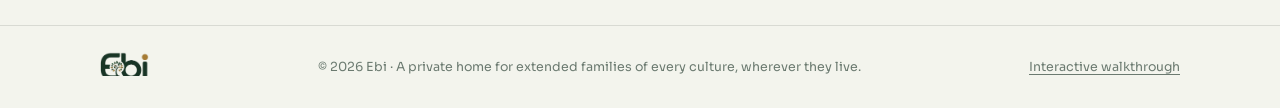
==== commit 9e182e6b: "Capture referrer host and campaign tags with each waitlist signup" ====
--- a/index.html
+++ b/index.html
@@ -478,6 +478,13 @@
 "use strict";
 /* Standalone hosting only: paste your Formspree (or similar) endpoint here, e.g. "https://formspree.io/f/xxxxxxx". Leave empty inside Claude. */
 var FORM_ENDPOINT = "https://script.google.com/macros/s/AKfycbzeUx0kuxfqBR5dxwwdkP0yq3nzFZID51FMrHkwhWa2t5GZxSdfKYM8smYflgjao5uB/exec";
+/* where did this signup come from? referrer host + campaign tags from the link (e.g. ?src=whatsapp). No IP, nothing stored on the device. */
+var ATTR=(function(){var r='',c='';
+  try{r=new URL(document.referrer).hostname.replace(/^www\./,'')}catch(e){}
+  try{var q=new URLSearchParams(location.search),parts=[];
+    ['utm_source','utm_medium','utm_campaign','src','ref'].forEach(function(k){var v=q.get(k); if(v) parts.push(k+'='+v.replace(/[^\w.\-+ ]/g,'').slice(0,40));});
+    c=parts.join('&').slice(0,120);}catch(e){}
+  return {referrer:r.slice(0,80),campaign:c};})();
 var $ = function(s,r){return (r||document).querySelector(s)}, $$ = function(s,r){return Array.prototype.slice.call((r||document).querySelectorAll(s))};
 var RM = window.matchMedia && matchMedia('(prefers-reduced-motion: reduce)').matches;
 var ICONS={lock:'<rect x="5" y="10" width="14" height="11" rx="2"/><path d="M8 10V7a4 4 0 0 1 8 0v3"/>',users:'<circle cx="9" cy="8" r="3.5"/><path d="M2.5 20c.8-3.5 3.4-5.5 6.5-5.5s5.7 2 6.5 5.5"/><path d="M16 4.5a3.5 3.5 0 0 1 0 7M18 14.8c2 .7 3.2 2.5 3.6 5.2"/>',shield:'<path d="M12 3l8 3v6c0 5-3.5 8-8 9-4.5-1-8-4-8-9V6z"/><path d="M8.5 12l2.5 2.5 4.5-5"/>',key:'<circle cx="8" cy="15" r="4"/><path d="M11 12l9-9M17 6l3 3"/>',struct:'<circle cx="6" cy="6" r="2.5"/><circle cx="18" cy="6" r="2.5"/><circle cx="12" cy="18" r="2.5"/><path d="M8 7.5l3 8M16 7.5l-3 8M8.5 6h7"/>',people:'<circle cx="9" cy="8" r="3.5"/><path d="M2.5 20c.8-3.5 3.4-5.5 6.5-5.5s5.7 2 6.5 5.5"/>',cal:'<rect x="3" y="5" width="18" height="16" rx="2"/><path d="M3 10h18M8 3v4M16 3v4"/>',heart:'<path d="M12 20s-7-4.4-7-10a4 4 0 0 1 7-2.6A4 4 0 0 1 19 10c0 5.6-7 10-7 10z"/>',check:'<path d="M5 12.5l4.5 4.5L19 7.5"/>'};
@@ -550,7 +557,7 @@
   if(trap){ $('#mainForm').hidden=true; $('#step2').hidden=false; return; }
   if(!name||!/^[^\s@]+@[^\s@]+\.[^\s@]+$/.test(email)){ $('#waitlist').scrollIntoView({behavior:RM?'auto':'smooth'}); $('#fName').value=name; $('#fEmail').value=email; showMsg('err','Please add your name and a valid email address so we can reach you.'); return; }
   var btn=$('#mainBtn'); btn.disabled=true; btn.textContent='Joining…'; lastEmail=email;
-  var where=await save({name:name,email:email,source:'landing',createdAt:new Date().toISOString()});
+  var where=await save({name:name,email:email,source:'landing',referrer:ATTR.referrer,campaign:ATTR.campaign,createdAt:new Date().toISOString()});
   btn.disabled=false; btn.textContent='Join the waitlist';
   var first=name.split(' ')[0];
   if(where==='local') showMsg('ok','Thanks, '+first+'. This preview isn’t connected to our live list yet, so please also email hello@ebiapp.net to make sure you’re counted.');
